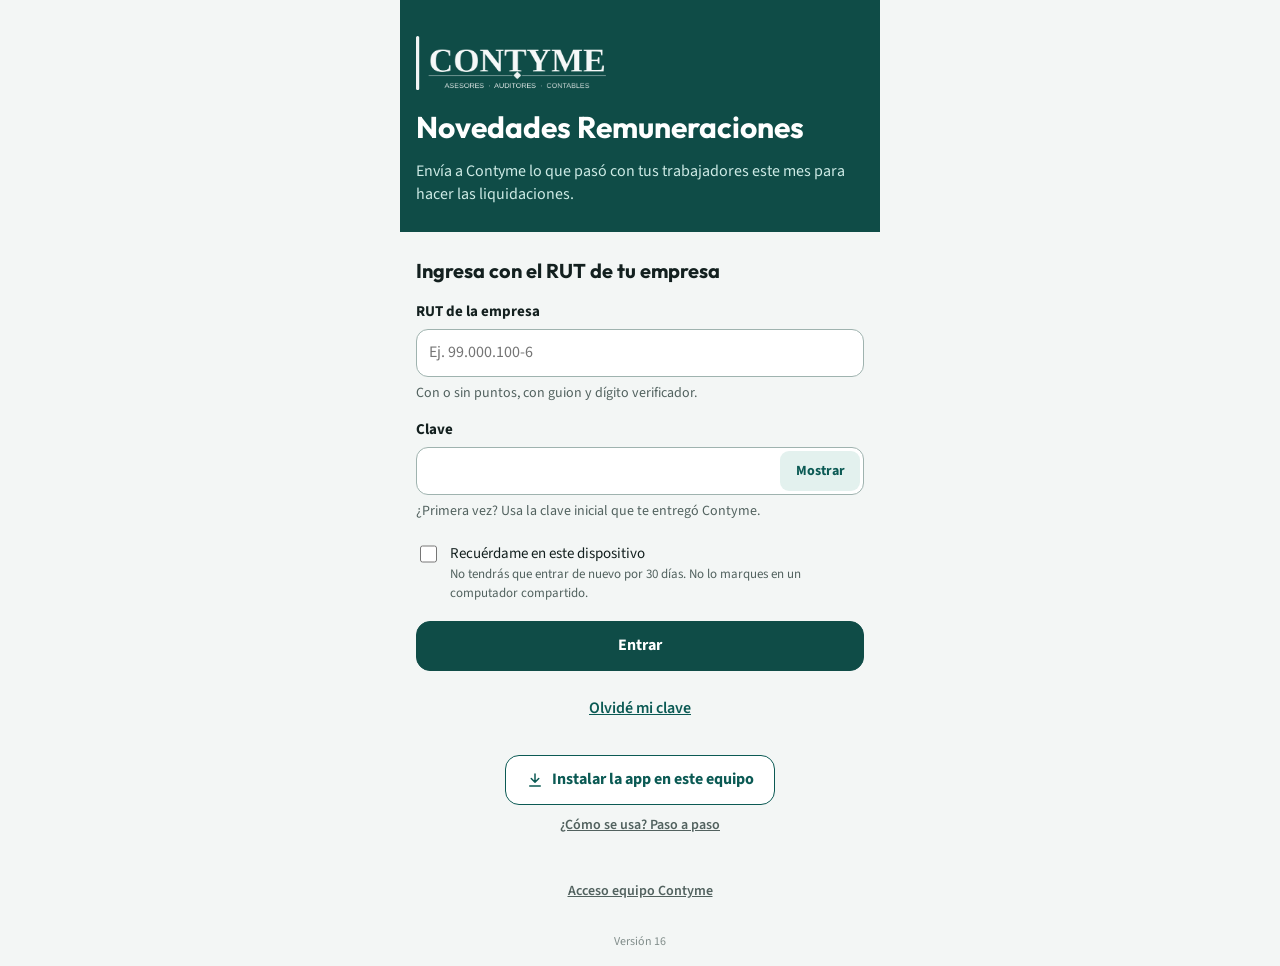
==== index.html @ 4b786903 "Inicio con «Tus trabajadores»: tocar uno abre Nueva con ese trabajador ya elegido (idea de Ismael) C" ====
<!doctype html>
<html lang="es-CL">
<head>
<meta charset="utf-8">
<meta name="viewport" content="width=device-width, initial-scale=1, viewport-fit=cover">
<title>Novedades Remuneraciones</title>
<meta name="description" content="Las empresas envían a Contyme las novedades de sus trabajadores para las liquidaciones del mes.">
<meta name="theme-color" content="#0F4C47">
<meta name="robots" content="noindex, nofollow">
<link rel="manifest" href="manifest.webmanifest">
<link rel="icon" type="image/png" sizes="32x32" href="iconos/favicon-32.png">
<link rel="apple-touch-icon" href="iconos/apple-touch-icon.png">
<meta name="apple-mobile-web-app-capable" content="yes">
<meta name="mobile-web-app-capable" content="yes">
<meta name="apple-mobile-web-app-title" content="Novedades Remu">
<meta name="apple-mobile-web-app-status-bar-style" content="black-translucent">
<link rel="stylesheet" href="fuentes/fuentes.css">
<style>
/* Lo que el visor de artefactos ponía por fuera: márgenes seguros del teléfono y reinicio mínimo. */
:root { color-scheme: light; padding-top: env(safe-area-inset-top, 0px); padding-bottom: env(safe-area-inset-bottom, 0px); }
body { margin: 0; -webkit-tap-highlight-color: transparent; }
img { max-width: 100%; }
[hidden] { display: none !important; }
</style>
<style>
/* Novedades Remuneraciones (Contyme).
   Este archivo es público (GitHub): no contiene datos reales, claves reales, correos reales ni URLs internas. */
:root {
  --bg: #F3F6F5; --card: #FFFFFF; --fg: #13201F; --muted: #52625F; --line: #D9E2E0; --line-fuerte: #9FB3AF;
  --brand: #0F4C47; --brand-fg: #FFFFFF; --brand-soft: #E3F1EE; --brand-ink: #0B5A54; --head-sub: #CDEAE5;
  --ok-bg: #DCF2E9; --ok-fg: #0E5E3F; --warn-bg: #FEF3C7; --warn-fg: #7A4A06; --crit-bg: #FDE8DD; --crit-fg: #9A3412;
  --info-bg: #E8EEFB; --info-fg: #1E3A8A; --admin: #1F2A37; --admin-sub: #C7D2DE; --sombra: 0 10px 30px rgba(15, 30, 28, .18);
  --display: "Outfit", "Segoe UI", system-ui, sans-serif;
  --body: "Source Sans 3", "Segoe UI", system-ui, sans-serif;
  color-scheme: light;
}
@media (prefers-color-scheme: dark) { :root:not([data-theme="light"]) {
  --bg: #0E1615; --card: #16211F; --fg: #E6EFED; --muted: #9DB0AC; --line: #2A3A37; --line-fuerte: #4A605B;
  --brand: #0F4C47; --brand-fg: #FFFFFF; --brand-soft: #173A36; --brand-ink: #8FD6CB; --head-sub: #B7E0D9;
  --ok-bg: #133B2C; --ok-fg: #9BE3C3; --warn-bg: #3D2E0A; --warn-fg: #F8D57E; --crit-bg: #42200F; --crit-fg: #F9B38F;
  --info-bg: #1B2748; --info-fg: #B5C8F7; --admin: #1F2A37; --admin-sub: #C7D2DE; --sombra: 0 10px 30px rgba(0,0,0,.5); color-scheme: dark } }
:root[data-theme="dark"] {
  --bg: #0E1615; --card: #16211F; --fg: #E6EFED; --muted: #9DB0AC; --line: #2A3A37; --line-fuerte: #4A605B;
  --brand: #0F4C47; --brand-fg: #FFFFFF; --brand-soft: #173A36; --brand-ink: #8FD6CB; --head-sub: #B7E0D9;
  --ok-bg: #133B2C; --ok-fg: #9BE3C3; --warn-bg: #3D2E0A; --warn-fg: #F8D57E; --crit-bg: #42200F; --crit-fg: #F9B38F;
  --info-bg: #1B2748; --info-fg: #B5C8F7; --admin: #1F2A37; --admin-sub: #C7D2DE; --sombra: 0 10px 30px rgba(0,0,0,.5); color-scheme: dark }

html, body { min-height: 100%; }
body { margin: 0; background: var(--bg); color: var(--fg); font-family: var(--body); font-size: 16px; line-height: 1.45; -webkit-text-size-adjust: 100%; }
body::before { content: ""; position: fixed; inset: 0 0 auto; height: env(safe-area-inset-top, 0px); z-index: 30; background: var(--brand); }
body.es-admin::before { background: var(--admin); }
* { box-sizing: border-box; }
button, input, select, textarea { font: inherit; color: inherit; }
:focus-visible { outline: 3px solid #F59E0B; outline-offset: 2px; }
[tabindex="-1"]:focus { outline: none; }
[hidden] { display: none !important; }
input::-ms-reveal, input::-ms-clear { display: none; }
svg { flex-shrink: 0; }
h1, h2, h3 { font-family: var(--display); text-wrap: balance; margin: 0; }
p { margin: 0; }
.gutter { padding-left: max(16px, env(safe-area-inset-left, 0px)); padding-right: max(16px, env(safe-area-inset-right, 0px)); }
.sr { position: absolute !important; width: 1px; height: 1px; overflow: hidden; clip-path: inset(50%); white-space: nowrap; }
.saltar { position: absolute; left: 12px; top: -60px; z-index: 50; background: var(--card); color: var(--fg); padding: 10px 14px; border-radius: 10px; font-weight: 700; }
.saltar:focus { top: 12px; }

/* Barra de demo: siempre visible para que nadie confunda la demo con un sistema seguro */
.demo-barra { background: var(--warn-bg); color: var(--warn-fg); font-size: 13px; font-weight: 600; display: flex; flex-wrap: wrap; align-items: center; justify-content: center; gap: 4px 10px; padding-block: 6px; text-align: center; }
.demo-barra button { background: transparent; border: 0; color: inherit; text-decoration: underline; font-weight: 700; min-height: 32px; cursor: pointer; padding: 0 4px; }

/* Ingreso */
.login { min-height: 100%; display: flex; flex-direction: column; max-width: 480px; margin: 0 auto; }
.login-top { background: var(--brand); color: var(--brand-fg); padding-block: 36px 26px; display: flex; flex-direction: column; gap: 10px; }
.login-top h1 { font-size: 30px; font-weight: 700; }
.login-top p { color: var(--head-sub); }
.login-cuerpo { padding-block: 24px; display: flex; flex-direction: column; gap: 16px; }
.login-cuerpo h2 { font-size: 20px; }
.demo { background: var(--card); border: 1px dashed var(--line-fuerte); border-radius: 14px; padding: 14px; display: flex; flex-direction: column; gap: 10px; }
.demo-chips { display: flex; flex-wrap: wrap; gap: 8px; }
.chip { min-height: 40px; padding: 0 12px; border-radius: 999px; border: 1px solid var(--line-fuerte); background: var(--bg); font-size: 14px; font-weight: 600; cursor: pointer; }
.chip[aria-pressed="true"] { background: var(--brand); border-color: var(--brand); color: var(--brand-fg); }
.pie-login { text-align: center; padding-bottom: 16px; }

/* App del cliente */
.app { max-width: 480px; margin: 0 auto; min-height: 100%; display: flex; flex-direction: column; }
.top { background: var(--brand); color: var(--brand-fg); padding-block: 14px 18px; display: flex; flex-direction: column; gap: 10px; }
.top-row { display: flex; justify-content: space-between; align-items: center; gap: 12px; }
.eyebrow { font-size: 12px; letter-spacing: .08em; text-transform: uppercase; color: var(--head-sub); }
.empresa { font-weight: 600; font-size: 15px; overflow-wrap: anywhere; }
.salir { min-height: 44px; padding: 0 14px; border-radius: 999px; border: 1px solid rgba(255,255,255,.45); background: transparent; color: inherit; font-weight: 600; font-size: 14px; cursor: pointer; flex-shrink: 0; }
.top h1 { font-size: 26px; font-weight: 700; }
.top p { color: var(--head-sub); font-size: 15px; }
.estado { background: rgba(255,255,255,.12); border-radius: 12px; padding: 10px 12px; display: flex; justify-content: space-between; align-items: center; gap: 10px; font-size: 15px; }
.plazo { font-size: 14px; color: var(--head-sub); display: flex; gap: 6px; align-items: center; }
main.cli { flex: 1; padding-block: 18px 28px; display: flex; flex-direction: column; gap: 14px; }
.fila-titulo { display: flex; justify-content: space-between; align-items: baseline; gap: 8px 12px; flex-wrap: wrap; }
.fila-titulo h2 { font-size: 19px; font-weight: 600; }
.sub { color: var(--muted); font-size: 14px; }
.centro { text-align: center; }

.pill { display: inline-block; font-size: 12px; font-weight: 700; padding: 4px 10px; border-radius: 999px; white-space: nowrap; }
.p-ok { background: var(--ok-bg); color: var(--ok-fg); } .p-warn { background: var(--warn-bg); color: var(--warn-fg); }
.p-crit { background: var(--crit-bg); color: var(--crit-fg); } .p-info { background: var(--info-bg); color: var(--info-fg); }
.p-neutro { background: var(--bg); color: var(--muted); border: 1px solid var(--line); }

.lista { list-style: none; margin: 0; padding: 0; display: flex; flex-direction: column; gap: 10px; }
.nov { background: var(--card); border: 1px solid var(--line); border-radius: 14px; padding: 14px; display: flex; gap: 12px; align-items: flex-start; }
.avatar { width: 40px; height: 40px; flex-shrink: 0; border-radius: 20px; display: grid; place-items: center; font-weight: 700; background: var(--brand-soft); color: var(--brand-ink); }
.nov-txt { flex: 1; min-width: 0; display: flex; flex-direction: column; gap: 3px; }
.nov-txt > span { color: var(--muted); font-size: 15px; overflow-wrap: anywhere; }
.nov-tipo { font-weight: 700; color: var(--brand-ink) !important; }
.trab-lista li { list-style: none; }
.trab-btn { width: 100%; display: flex; align-items: center; gap: 12px; padding: 12px 14px; border: 1px solid var(--line); border-radius: 12px; background: var(--card); color: var(--fg); font: inherit; text-align: left; cursor: pointer; }
.trab-btn:hover { border-color: var(--brand-ink); }
.trab-nom { flex: 1; font-weight: 600; min-width: 0; overflow-wrap: anywhere; }
.trab-mas { flex: none; width: 32px; height: 32px; border-radius: 50%; background: var(--brand-soft); color: var(--brand-ink); display: grid; place-items: center; font-size: 22px; font-weight: 700; }
.marcas { display: flex; flex-wrap: wrap; gap: 6px; margin-top: 2px; }
.adj { display: flex; align-items: center; gap: 8px; font-size: 13px; color: var(--brand-ink); font-weight: 600; overflow-wrap: anywhere; }
.adj img { width: 44px; height: 44px; object-fit: cover; border-radius: 8px; border: 1px solid var(--line); }
.nov-acc { display: flex; flex-direction: column; margin: -8px -8px 0 0; }
.icon-btn { width: 44px; height: 44px; border: 0; background: transparent; color: var(--muted); display: grid; place-items: center; border-radius: 22px; cursor: pointer; flex-shrink: 0; }
.icon-btn:hover { background: var(--brand-soft); color: var(--brand-ink); }

.vacio { background: var(--card); border: 1px dashed var(--line-fuerte); border-radius: 14px; padding: 20px 16px; text-align: center; display: flex; flex-direction: column; gap: 4px; }
.btn { min-height: 50px; border-radius: 14px; font-weight: 700; font-size: 16px; display: flex; align-items: center; justify-content: center; gap: 8px; cursor: pointer; width: 100%; padding: 0 16px; text-align: center; }
.btn-pri { background: var(--brand); color: var(--brand-fg); border: 1px solid var(--brand); }
.btn-sec { background: var(--card); color: var(--brand-ink); border: 1px solid var(--brand-ink); }
.btn-peligro { background: var(--crit-fg); color: var(--card); border: 1px solid var(--crit-fg); }
.btn-chico { min-height: 40px; width: auto; font-size: 14px; border-radius: 10px; padding: 0 12px; }
.btn-link { background: transparent; border: 0; color: var(--brand-ink); font-weight: 600; text-decoration: underline; min-height: 44px; cursor: pointer; padding: 0 6px; }
.btn-link.chico { font-size: 14px; color: var(--muted); }
.btn[disabled] { opacity: .55; cursor: not-allowed; }
.btn[aria-busy="true"] { opacity: .85; cursor: progress; }
.gira { width: 18px; height: 18px; border-radius: 50%; border: 2px solid currentColor; border-right-color: transparent; display: inline-block; flex-shrink: 0; }
@media (prefers-reduced-motion: no-preference) { .gira { animation: gira .8s linear infinite; } @keyframes gira { to { transform: rotate(360deg); } } }

.campo { display: flex; flex-direction: column; gap: 6px; }
.campo > label, legend { font-size: 15px; font-weight: 700; }
.campo input, .campo select, .campo textarea { min-height: 48px; border-radius: 12px; border: 1px solid var(--line-fuerte); background: var(--card); padding: 10px 12px; font-size: 16px; width: 100%; }
.campo input[aria-invalid="true"], .campo select[aria-invalid="true"], .campo textarea[aria-invalid="true"] { border: 2px solid var(--crit-fg); }
.err-campo { color: var(--crit-fg); font-size: 14px; font-weight: 700; display: flex; gap: 6px; align-items: flex-start; }
.err-campo::before { content: "!"; flex-shrink: 0; width: 18px; height: 18px; border-radius: 9px; background: var(--crit-fg); color: var(--card); font-size: 12px; display: grid; place-items: center; margin-top: 1px; }
.pass { position: relative; }
.pass input { padding-right: 92px; }
.pass .ver { position: absolute; right: 4px; top: 4px; bottom: 4px; min-width: 80px; border: 0; border-radius: 9px; background: var(--brand-soft); color: var(--brand-ink); font-weight: 700; font-size: 14px; cursor: pointer; }
.dos-col { display: grid; grid-template-columns: repeat(2, minmax(0, 1fr)); gap: 10px; }
fieldset { border: 0; margin: 0; padding: 0; min-width: 0; }
legend { padding: 0; margin-bottom: 8px; display: flex; gap: 8px; align-items: center; }
.num { width: 24px; height: 24px; border-radius: 12px; background: var(--brand); color: var(--brand-fg); font-size: 13px; display: inline-grid; place-items: center; flex-shrink: 0; }
.tipos { display: grid; grid-template-columns: repeat(3, minmax(0, 1fr)); gap: 8px; }
@media (max-width: 350px) { .tipos { grid-template-columns: repeat(2, minmax(0, 1fr)); } .dos-col { grid-template-columns: 1fr; } }
.tipos button { min-height: 52px; border-radius: 12px; border: 1px solid var(--line-fuerte); background: var(--card); font-weight: 600; font-size: 14px; cursor: pointer; padding: 4px; line-height: 1.2; }
.tipos button[aria-pressed="true"] { background: var(--brand); border-color: var(--brand); color: var(--brand-fg); }
.foto { position: relative; min-height: 64px; border-radius: 12px; border: 1px dashed var(--brand-ink); background: var(--card); display: flex; align-items: center; justify-content: center; gap: 10px; font-weight: 700; color: var(--brand-ink); cursor: pointer; padding: 8px 12px; text-align: center; }
.foto:focus-within { outline: 3px solid #F59E0B; outline-offset: 2px; }
.foto input { position: absolute; inset: 0; opacity: 0; cursor: pointer; width: 100%; }
.archivo-listo { display: flex; align-items: center; gap: 10px; background: var(--brand-soft); border-radius: 12px; padding: 8px 10px; color: var(--brand-ink); font-weight: 600; font-size: 14px; }
.archivo-listo img { width: 48px; height: 48px; object-fit: cover; border-radius: 8px; }
.archivo-listo span { flex: 1; min-width: 0; overflow-wrap: anywhere; }
.error { color: var(--crit-fg); background: var(--crit-bg); border-radius: 12px; padding: 10px 12px; font-size: 15px; font-weight: 600; }
.nota { border-radius: 12px; padding: 12px 14px; font-size: 15px; display: flex; flex-direction: column; gap: 4px; }
.nota-info { background: var(--info-bg); color: var(--info-fg); }
.nota-warn { background: var(--warn-bg); color: var(--warn-fg); }
.nota-crit { background: var(--crit-bg); color: var(--crit-fg); }
.contador { align-self: flex-end; font-size: 13px; color: var(--muted); }

.aviso-ok { background: var(--ok-bg); color: var(--ok-fg); border-radius: 14px; padding: 14px; display: flex; gap: 12px; align-items: flex-start; }
.pasos { list-style: none; margin: 0; padding: 0; }
.paso { display: flex; gap: 12px; }
.paso-marca { display: flex; flex-direction: column; align-items: center; }
.punto { width: 22px; height: 22px; border-radius: 11px; border: 2px solid var(--muted); background: var(--card); display: grid; place-items: center; color: var(--card); }
.paso.hecho .punto { background: var(--brand-ink); border-color: var(--brand-ink); }
.linea { width: 2px; flex: 1; min-height: 20px; background: var(--line); }
.paso.hecho .linea { background: var(--brand-ink); }
.paso-txt { padding-bottom: 14px; display: flex; flex-direction: column; }
.paso-txt span { color: var(--muted); font-size: 14px; }
.mes { background: var(--card); border: 1px solid var(--line); border-radius: 14px; min-height: 58px; padding: 6px 6px 6px 14px; display: flex; justify-content: space-between; align-items: center; gap: 10px; }

.tabs { position: sticky; bottom: 0; z-index: 5; background: var(--card); border-top: 1px solid var(--line); display: grid; grid-template-columns: repeat(3, minmax(0, 1fr)); padding: 6px max(8px, env(safe-area-inset-right, 0px)) calc(6px + env(safe-area-inset-bottom, 0px)) max(8px, env(safe-area-inset-left, 0px)); }
.tabs button { position: relative; border: 0; background: transparent; min-height: 54px; display: flex; flex-direction: column; align-items: center; justify-content: center; gap: 2px; font-size: 13px; font-weight: 600; color: var(--muted); cursor: pointer; border-radius: 10px; }
.tabs button[aria-current="page"] { color: var(--brand-ink); background: var(--brand-soft); }
.badge { min-width: 20px; height: 20px; padding: 0 6px; border-radius: 10px; background: var(--crit-fg); color: var(--card); font-size: 12px; font-weight: 700; display: inline-grid; place-items: center; }
.tabs .badge { position: absolute; top: 4px; left: calc(50% + 6px); }

/* Administrador */
.adm-top { background: var(--admin); color: #FFFFFF; padding-block: 12px; }
.adm-top-in { max-width: 1200px; margin: 0 auto; display: flex; flex-wrap: wrap; gap: 10px 12px; justify-content: space-between; align-items: center; }
.adm-marca { display: flex; flex-direction: column; min-width: 0; }
.adm-marca span:first-child { font-family: var(--display); font-weight: 700; font-size: 20px; }
.logo-top { display: block; height: 26px; width: auto; margin-bottom: 4px; align-self: flex-start; object-fit: contain; }
.logo-login { display: block; width: 190px; max-width: 70%; height: auto; margin-bottom: 6px; }
.adm-marca .logo-top { height: 24px; margin: 0 0 2px; }
.adm-marca span:last-child { font-size: 13px; color: var(--admin-sub); overflow-wrap: anywhere; }
.adm-nav { display: flex; gap: 4px; flex-wrap: wrap; order: 3; width: 100%; }
@media (min-width: 900px) { .adm-nav { order: 0; width: auto; } }
.adm-nav button { min-height: 44px; padding: 0 12px; border-radius: 10px; border: 0; background: transparent; color: var(--admin-sub); font-weight: 600; cursor: pointer; display: inline-flex; align-items: center; gap: 6px; }
.adm-nav button[aria-current="page"] { background: #FFFFFF; color: var(--admin); }
.adm-main { max-width: 1200px; width: 100%; margin: 0 auto; padding-block: 22px 40px; display: flex; flex-direction: column; gap: 18px; }
.resumen { display: grid; grid-template-columns: repeat(auto-fit, minmax(140px, 1fr)); gap: 10px; }
.dato { background: var(--card); border: 1px solid var(--line); border-radius: 14px; padding: 10px 14px; display: flex; flex-direction: column; gap: 2px; text-align: left; cursor: pointer; min-height: 72px; }
.dato b { font-family: var(--display); font-size: 26px; font-variant-numeric: tabular-nums; }
.dato[aria-pressed="true"] { border: 2px solid var(--brand-ink); background: var(--brand-soft); }
.barra-herr { display: flex; flex-wrap: wrap; gap: 10px; align-items: flex-end; }
.barra-herr .campo { flex: 1 1 240px; }
.dos { display: flex; flex-wrap: wrap; gap: 18px; align-items: flex-start; }
.dos > .ancho { flex: 999 1 520px; min-width: 0; }
.dos > .angosto { flex: 1 1 340px; min-width: 0; display: flex; flex-direction: column; gap: 18px; }
.caja { background: var(--card); border: 1px solid var(--line); border-radius: 14px; padding: 16px; display: flex; flex-direction: column; gap: 12px; }
.caja h3 { font-size: 17px; }
.tabla-caja { background: var(--card); border: 1px solid var(--line); border-radius: 14px; overflow-x: auto; }
table { width: 100%; border-collapse: collapse; font-size: 15px; }
caption { text-align: left; padding: 12px 12px 0; }
th { text-align: left; font-size: 12px; text-transform: uppercase; letter-spacing: .05em; color: var(--muted); padding: 10px 12px; border-bottom: 1px solid var(--line); white-space: nowrap; }
td { padding: 10px 12px; border-bottom: 1px solid var(--line); vertical-align: middle; }
tr:last-child td { border-bottom: 0; }
tr.sel td { background: var(--brand-soft); }
.fila-btn { border: 0; background: transparent; padding: 0; text-align: left; font-weight: 700; cursor: pointer; color: var(--fg); min-height: 36px; text-decoration: underline; text-decoration-color: var(--line-fuerte); text-underline-offset: 3px; }
.acciones { display: flex; flex-wrap: wrap; gap: 8px; }
.acciones .btn { flex: 1 1 160px; width: auto; font-size: 15px; }
.mono { font-variant-numeric: tabular-nums; }
.resultado { border-radius: 12px; padding: 12px; font-size: 14px; background: var(--brand-soft); color: var(--fg); display: flex; flex-direction: column; gap: 8px; }
.resultado ul { margin: 0; padding-left: 18px; }
.resultado .malos { color: var(--crit-fg); }
.seg { display: grid; grid-template-columns: repeat(auto-fit, minmax(150px, 1fr)); gap: 8px; }
.seg button { min-height: 48px; border-radius: 12px; border: 1px solid var(--line-fuerte); background: var(--card); font-weight: 700; cursor: pointer; padding: 6px 10px; }
.seg button[aria-pressed="true"] { background: var(--brand); color: var(--brand-fg); border-color: var(--brand); }
.compara { display: grid; grid-template-columns: repeat(auto-fit, minmax(260px, 1fr)); gap: 12px; }
.compara ul { margin: 6px 0 0; padding-left: 18px; font-size: 15px; display: flex; flex-direction: column; gap: 4px; }
.actividad li { display: flex; gap: 10px; align-items: flex-start; padding: 10px 0; border-bottom: 1px solid var(--line); }
.actividad li:last-child { border-bottom: 0; }
.actividad time { font-size: 13px; color: var(--muted); white-space: nowrap; min-width: 92px; font-variant-numeric: tabular-nums; }
.link-demo { font-family: ui-monospace, Consolas, monospace; font-size: 13px; overflow-wrap: anywhere; background: var(--bg); border-radius: 8px; padding: 6px 8px; }
@media (max-width: 720px) {
  .tabla-resp thead { position: absolute; width: 1px; height: 1px; overflow: hidden; clip-path: inset(50%); }
  .tabla-resp, .tabla-resp tbody, .tabla-resp tr, .tabla-resp td { display: block; width: 100%; }
  .tabla-resp tr { border-bottom: 1px solid var(--line); padding: 8px 0; }
  .tabla-resp tr:last-child { border-bottom: 0; }
  .tabla-resp td { border: 0; padding: 4px 14px; }
  .tabla-resp td[data-l]::before { content: attr(data-l); display: block; font-size: 12px; color: var(--muted); text-transform: uppercase; letter-spacing: .05em; }
}

/* Diálogo y aviso flotante */
dialog { border: 0; border-radius: 16px; padding: 0; background: var(--card); color: var(--fg); width: min(460px, calc(100% - 32px)); box-shadow: var(--sombra); }
dialog::backdrop { background: rgba(10, 20, 19, .55); }
.dlg-in { padding: 20px; display: flex; flex-direction: column; gap: 14px; max-height: 80vh; overflow-y: auto; }
.dlg-in h2 { font-size: 20px; }
.dlg-in ul { margin: 0; padding-left: 18px; display: flex; flex-direction: column; gap: 4px; }
.dlg-pie { display: flex; gap: 10px; flex-wrap: wrap-reverse; }
.dlg-pie .btn { flex: 1 1 150px; width: auto; }
.toast { position: fixed; left: 50%; bottom: calc(86px + env(safe-area-inset-bottom, 0px)); transform: translateX(-50%); background: var(--fg); color: var(--bg); padding: 8px 8px 8px 16px; border-radius: 12px; font-weight: 600; font-size: 15px; z-index: 40; max-width: calc(100% - 32px); display: flex; align-items: center; gap: 10px; min-height: 44px; }
.toast:empty { display: none; }
.toast button { background: transparent; border: 1px solid currentColor; color: inherit; border-radius: 8px; min-height: 36px; padding: 0 10px; font-weight: 700; cursor: pointer; }
@media (prefers-reduced-motion: no-preference) { .entra { animation: entra .18s ease-out; } @keyframes entra { from { opacity: .4; transform: translateY(4px); } to { opacity: 1; transform: none; } } }
</style>
</head>
<body>
<a class="saltar" href="#principal">Saltar al contenido</a>
<div id="demo-barra"></div>
<div id="raiz"></div>
<div class="toast" id="toast" role="status" aria-live="polite"></div>
<dialog id="dlg" aria-labelledby="dlg-t"></dialog>

<script>
(() => {
'use strict';
const VERSION_APP = 16; // subir junto con VERSION de sw.js en cada mejora
/* =============================================================================
   NOVEDADES CONTYME · DEMO
   Todo este archivo es PÚBLICO (va a GitHub). Por eso:
   - Solo datos ficticios: RUT 99.xxx.xxx, personas inventadas, correos *.demo.
   - Ninguna clave real, ningún correo real, ninguna URL interna, ningún secreto.
   - La "seguridad" de esta demo es SIMULADA: corre en el navegador y cualquiera
     con el código o las herramientas del navegador puede saltársela. La real va
     en el servidor de Remutyme (ver la capa `srv` más abajo: cada función es un
     endpoint futuro).
   ============================================================================= */
const CONFIG = {
  /* Dirección del servidor (Google Apps Script publicado como app web, ver servidor/INSTALAR.md).
     Vacío = todo queda en este dispositivo (modo local, sirve para probar sin servidor). */
  servidor: 'https://script.google.com/macros/s/AKfycbyXxmqTPAHopFXfiNsSeh80tVQCAarUUCQB2NmhAuSRZ1huPLNJuyCZJtWzNiUZu9xA_g/exec',
  demo: false,               // true: muestra ayudas de prueba (chips, claves de demo, reinicio)
  periodo: { id: '2026-11', nombre: 'Noviembre 2026', mes: 'noviembre', plazo: '2026-11-25' },
  // PENDIENTE DE DECISIÓN (Contyme): 'clave-inicial' (clave genérica) o 'link' (link de un solo uso).
  // En la demo se puede cambiar en Administración → Ajustes para probar las dos.
  activacion: 'clave-inicial',
  maxIntentos: 5,
  minutosInactividad: 15,
  horasLink: 72,
  maxArchivoMB: 8,
  claveMin: 8
};
/* Solo para la demo. En producción nada de esto existe en el código del navegador. */
const DEMO = {
  claveInicial: 'Contyme2026',        // clave inicial genérica (es pública: está en este código)
  admin: 'administrador',
  semillas: {}                        // sin empresas de prueba
};
/* Correos con acceso de administrador. Se guarda solo su huella SHA-256 (con el prefijo «novedades-admin|»), así los
   correos no quedan escritos en este código público. Para agregar uno: sha256('novedades-admin|' + correo en minúsculas). */
const ADMINS = [
  '9f3f2ae42c37ebd1368fed2355d5bf0a58dfcae40e0b3b39fec3941c153721f1',
  '7f61ae9a61d95c089a7e7e57053110921bda30c4d9f29eafb98fbd25f4f4ff76'
];
async function esAdmin(correo) {
  const b = await crypto.subtle.digest('SHA-256', new TextEncoder().encode('novedades-admin|' + String(correo).trim().toLowerCase()));
  return ADMINS.includes(aHex(new Uint8Array(b)));
}
const REMOTO = !!CONFIG.servidor;
const SIM = REMOTO ? '' : ' (simulado)';
/* Llama al servidor. Content-Type text/plain para que el navegador no haga la consulta previa (CORS) que Apps Script no responde. */
/* La clave se transforma en el navegador (PBKDF2, 150.000 vueltas) antes de mandarla: el servidor queda liviano. */
async function preClave(rutTxt, clave) {
  try {
    const enc = new TextEncoder(), k = await crypto.subtle.importKey('raw', enc.encode(String(clave)), 'PBKDF2', false, ['deriveBits']);
    const b = await crypto.subtle.deriveBits({ name: 'PBKDF2', hash: 'SHA-256', salt: enc.encode('novedades-contyme|' + normRut(rutTxt)), iterations: 150000 }, k, 256);
    return Array.from(new Uint8Array(b)).map(x => x.toString(16).padStart(2, '0')).join('');
  } catch (e) { return ''; }
}
/* La clave se calcula mientras la persona escribe (ver adelantarClave): al tocar «Entrar» ya está lista. Solo en memoria. */
let preMemo = { k: '', p: null };
function preClaveLista(rutTxt, clave) {
  const k = normRut(rutTxt) + '|' + clave;
  if (preMemo.k !== k) preMemo = { k, p: preClave(rutTxt, clave) };
  return preMemo.p;
}
let tPre = null;
function adelantarClave() {
  clearTimeout(tPre);
  tPre = setTimeout(() => {
    if (!REMOTO || sesion) return;
    if (ui.paso === 'crear' && ui.crearPara) { const n = String(val('nueva')); if (n.length >= CONFIG.claveMin) preClaveLista(ui.crearPara.rut, n); return; }
    const r = normRut(val('rut')), c = String(val('clave'));
    if (r && dvValido(r) && c.length >= 4) preClaveLista(val('rut'), c);
  }, 350);
}
/* ms: cuánto esperar antes de rendirse (sin esto, una señal mala dejaba la app «pensando» para siempre). */
async function api(accion, datos, ms) {
  const ctl = window.AbortController ? new AbortController() : null, reloj = ctl ? setTimeout(() => ctl.abort(), ms || 60000) : null;
  try {
    const r = await fetch(CONFIG.servidor, { method: 'POST', headers: { 'Content-Type': 'text/plain;charset=utf-8' }, body: JSON.stringify(Object.assign({ accion, token: sesion && sesion.token, periodo: CONFIG.periodo.id }, datos || {})), signal: ctl ? ctl.signal : undefined });
    const j = await r.json();
    if (j && j.salir && sesion) { cerrarSesion(j.error || 'Tu sesión venció. Vuelve a entrar.'); }
    return j || { error: 'Respuesta vacía del servidor.' };
  } catch (e) { return { error: e && e.name === 'AbortError' ? 'Contyme está tardando demasiado en responder. Revisa tu internet e intenta de nuevo.' : 'No hay conexión con Contyme. Revisa tu internet e intenta de nuevo.' }; }
  finally { if (reloj) clearTimeout(reloj); }
}
const archivosMem = new Map(); // id de novedad → archivo (para subirlo al enviar)
const chicas = new WeakMap();  // archivo → foto ya achicada (se achica al adjuntarla, no al enviar)
/* Las fotos se achican en el teléfono (máx. 1800 px, JPEG) antes de subirlas: de varios MB a unos 300 KB. */
async function achicarFoto(f) {
  if (!/^image\/(jpeg|png|webp|heic|heif)$/i.test(f.type || '') || f.size < 400 * 1024) return null;
  try {
    const img = await createImageBitmap(f), lado = 1800, k = Math.min(1, lado / Math.max(img.width, img.height));
    const cv = document.createElement('canvas'); cv.width = Math.round(img.width * k); cv.height = Math.round(img.height * k);
    const cx = cv.getContext('2d'); cx.fillStyle = '#fff'; cx.fillRect(0, 0, cv.width, cv.height); cx.drawImage(img, 0, 0, cv.width, cv.height);
    const b = await new Promise(ok => cv.toBlob(ok, 'image/jpeg', 0.82));
    return b && b.size < f.size ? b : null;
  } catch (e) { return null; }
}
function aBase64(f) { return new Promise((ok, mal) => { const r = new FileReader(); r.onload = () => ok(String(r.result).split(',')[1] || ''); r.onerror = mal; r.readAsDataURL(f); }); }
/* Copia en este dispositivo lo que el servidor dice de la empresa (y conserva el borrador si no ha enviado). */
function cargarCliente(d) {
  if (!d) return;
  const previo = s.remutyme[d.rut];
  s.remutyme[d.rut] = { nombre: d.nombre, cartera: '', correoRrhh: '', trabajadores: Array.from(new Set((d.trabajadores || []).concat(previo ? previo.trabajadores : []))) };
  s.cuentas[d.rut] = Object.assign(cuentaNueva(), { hash: 'servidor', correo: d.contacto || '' });
  const local = s.meses[d.rut] || { novedades: [], sinNovedades: false, enviado: null, revisado: false, ingresado: false, nota: null };
  const m = d.mes || {};
  /* enDrive: el respaldo ya está en la carpeta de Contyme; si piden corregir, no hay que volver a subirlo. */
  const enDrive = n => n.adjunto && !/\(no llegó el archivo\)$/.test(n.adjunto.nombre || '') ? { adjunto: Object.assign({}, n.adjunto, { enDrive: true }) } : {};
  if (m.enviado && local.agregando && !local.enviado) { local.agregando = { enviado: m.enviado, revisado: m.revisado, ingresado: m.ingresado, sinNovedades: !!m.sinNovedades }; guardar(); return; }
  if (m.enviado) s.meses[d.rut] = { novedades: (m.novedades || []).map((n, i) => Object.assign({ id: 'e' + i }, n, enDrive(n))), sinNovedades: !!m.sinNovedades, enviado: m.enviado, revisado: m.revisado, ingresado: m.ingresado, nota: null };
  /* Reabierto: si en este dispositivo no hay un borrador propio, se trae lo enviado para corregirlo. */
  else if (m.reabierto && m.novedades && (local.enviado || (!local.novedades.length && !local.sinNovedades)))
    s.meses[d.rut] = { novedades: m.novedades.map((n, i) => Object.assign({ id: 'e' + i }, n, enDrive(n))), sinNovedades: !!m.sinNovedades, enviado: null, revisado: false, ingresado: false, nota: m.nota || null };
  else s.meses[d.rut] = Object.assign(local, { enviado: null, revisado: false, ingresado: false, nota: m.nota || local.nota || null });
  guardar();
}
async function cargarAdmin(listo) {
  const r = listo || await api('adm-datos');
  if (r.error) { if (sesion) toast(r.error); return false; }
  s.remutyme = {}; s.cuentas = {}; s.meses = {};
  r.empresas.forEach(e => {
    s.remutyme[e.rut] = { nombre: e.nombre, cartera: e.correoEncargada || 'Sin encargada', correoRrhh: e.correoEncargada, trabajadores: e.trabajadores };
    s.cuentas[e.rut] = Object.assign(cuentaNueva(), { habilitada: e.habilitada, hash: e.registrada ? 'servidor' : null, correo: e.contacto, intentos: e.intentos, pideReset: e.pideReset });
    const m = r.meses[e.rut];
    s.meses[e.rut] = m && m.enviado ? { novedades: m.novedades.map((n, i) => Object.assign({ id: e.rut + '-' + i }, n)), sinNovedades: m.sinNovedades, enviado: m.enviado, revisado: m.revisado, ingresado: m.ingresado, nota: null, carpeta: m.carpeta }
      : { novedades: [], sinNovedades: false, enviado: null, revisado: false, ingresado: false, nota: m ? m.nota : null };
  });
  s.actividad = r.actividad || [];
  guardar(); return true;
}
/* Acción de administrador en el servidor; después vuelve a leer todo para quedar igual que el servidor. */
function remoto(accion, datos) {
  if (!REMOTO) return;
  api(accion, Object.assign({ conDatos: true }, datos), accion === 'adm-habilitar' ? 330000 : 0).then(r => { if (r.error) toast(r.error); return cargarAdmin(r.datosAdm); }).then(() => { if (sesion) pintar(); });
}
const LS = 'novedades-contyme-v5';
const SS = 'novedades-contyme-sesion-v5';
const LS_TEMA = 'novedades-contyme-tema';
const LS_RUT = 'novedades-contyme-rut'; // solo el RUT de la empresa (nunca la clave), para no escribirlo cada vez

const TIPOS = {
  'Horas extra': { campos: [{ id: 'horas', l: 'Cantidad de horas', t: 'num', ej: 'Ej. 6', min: 0.5, max: 120, ayuda: 'Puedes usar medias horas, por ejemplo 2,5.' }] },
  'Bono': { campos: [{ id: 'monto', l: 'Monto en pesos', t: 'monto', ej: 'Ej. 50.000' }, { id: 'motivo', l: 'Motivo del bono', t: 'txt', ej: 'Ej. producción de octubre' }] },
  'Licencia médica': { campos: [{ id: 'desde', l: 'Desde', t: 'fecha' }, { id: 'hasta', l: 'Hasta', t: 'fecha' }], adj: 'Saca una foto a la licencia o sube el PDF', importante: true },
  'Vacaciones': { campos: [{ id: 'desde', l: 'Desde', t: 'fecha' }, { id: 'hasta', l: 'Hasta', t: 'fecha' }], adj: 'Comprobante firmado (si lo tienes)' },
  'Ausencia': { campos: [{ id: 'dias', l: 'Cantidad de días', t: 'num', ej: 'Ej. 1', min: 0.5, max: 31 }, { id: 'motivo', l: 'Motivo', t: 'opc', ops: ['Permiso sin goce de sueldo', 'Permiso con goce de sueldo', 'Falta sin aviso', 'Otro'] }] },
  'Anticipo': { campos: [{ id: 'monto', l: 'Monto en pesos', t: 'monto', ej: 'Ej. 100.000' }] },
  'Ingreso': { sinTrabajador: true, campos: [{ id: 'nombre', l: 'Nombre completo', t: 'txt', ej: 'Ej. Ana Soto Rivas' }, { id: 'rut', l: 'RUT del trabajador', t: 'rut', ej: 'Con guion y dígito verificador' }, { id: 'fecha', l: 'Fecha de ingreso', t: 'fecha' }, { id: 'cargo', l: 'Cargo', t: 'txt', ej: 'Ej. vendedora' }], adj: 'Foto del carnet por ambos lados', importante: true },
  'Término': { campos: [{ id: 'fecha', l: 'Último día de trabajo', t: 'fecha' }, { id: 'causal', l: 'Motivo', t: 'opc', ops: ['Renuncia', 'Mutuo acuerdo', 'Vencimiento del plazo', 'Necesidades de la empresa', 'Otro'] }], adj: 'Carta de renuncia o aviso de término' },
  'Otro': { campos: [{ id: 'detalle', l: 'Cuéntanos qué pasó', t: 'txt', ej: 'Ej. cambio de jornada desde el lunes 17' }] }
};

/* ---------- Datos de partida (100 % ficticios) ---------- */
function semilla() {
  const mesVacio = () => ({ novedades: [], sinNovedades: false, enviado: null, revisado: false, ingresado: false, nota: null });
  return {
    v: 4,
    ajustes: { activacion: CONFIG.activacion },
    /* Empresas (las crea Contyme en «Habilitar empresas»), cuentas de la app y novedades: todo parte en cero. */
    remutyme: {},
    cuentas: {},
    meses: {},
    actividad: [],
    recordados: {},
    siguienteId: 1
  };
}
function cuentaNueva() { return { habilitada: true, hash: null, sal: null, correo: '', intentos: 0, pideReset: false, link: null }; }

/* ---------- Utilidades ---------- */
const $ = id => document.getElementById(id);
const esc = t => String(t == null ? '' : t).replace(/[&<>"']/g, c => ({ '&': '&amp;', '<': '&lt;', '>': '&gt;', '"': '&quot;', "'": '&#39;' }[c]));
const copia = x => JSON.parse(JSON.stringify(x));
const ahora = () => new Date().toISOString();
function leerLS(k) { try { const v = localStorage.getItem(k); return v ? JSON.parse(v) : null; } catch (e) { return null; } }
function escribirLS(k, v) { try { localStorage.setItem(k, JSON.stringify(v)); return true; } catch (e) { return false; } }
function normRut(t) { const x = String(t || '').replace(/[^0-9kK]/g, '').toUpperCase().replace(/^0+/, ''); return x.length > 1 && /^\d+$/.test(x.slice(0, -1)) ? x.slice(0, -1) + '-' + x.slice(-1) : ''; }
function rutBonito(r) { const p = String(r).split('-'); return p.length === 2 ? Number(p[0]).toLocaleString('es-CL') + '-' + p[1] : String(r); }
function dvValido(r) {
  const p = String(r).split('-'); if (p.length !== 2 || !/^\d{6,9}$/.test(p[0])) return false;
  let suma = 0, m = 2; for (let i = p[0].length - 1; i >= 0; i--) { suma += Number(p[0][i]) * m; m = m === 7 ? 2 : m + 1; }
  const dv = 11 - (suma % 11); return (dv === 11 ? '0' : dv === 10 ? 'K' : String(dv)) === p[1];
}
const RE_CORREO = /^[^\s@]+@[^\s@]+\.[^\s@]{2,}$/;
function encLinea(r, k) {
  const c = (k.datos[r] && k.datos[r].correoRrhh) || (s.remutyme[r] && s.remutyme[r].correoRrhh) || '';
  if (!c) return '<div class="sub">Sin encargada: los avisos irán a los administradores.</div>';
  return '<div class="sub">Encargada: ' + esc(c) + (/@contyme\.cl$/.test(c) ? '' : ' · <b>no es @contyme.cl</b>: por seguridad los avisos irán a los administradores.') + '</div>';
}
function dLocal(iso) { const [y, m, d] = String(iso).slice(0, 10).split('-').map(Number); return new Date(y, m - 1, d); }
const fmtDia = d => d.toLocaleDateString('es-CL', { weekday: 'long', day: 'numeric', month: 'long' });
const fmtCorta = iso => dLocal(iso).toLocaleDateString('es-CL', { day: 'numeric', month: 'short' }).replace('.', '');
const fmtHora = iso => new Date(iso).toLocaleString('es-CL', { day: 'numeric', month: 'short', hour: '2-digit', minute: '2-digit' });
const fmtNum = n => Number(n).toLocaleString('es-CL', { maximumFractionDigits: 1 });
const clp = n => '$' + Number(n).toLocaleString('es-CL');
const diasEntre = (a, b) => Math.round((dLocal(b) - dLocal(a)) / 864e5) + 1;
const plural = (n, uno, varios) => n === 1 ? '1 ' + uno : n + ' ' + varios;
function aHex(a) { return Array.from(a, x => x.toString(16).padStart(2, '0')).join(''); }
function azarHex(n) { const a = new Uint8Array(n); crypto.getRandomValues(a); return aHex(a); }
async function huella(clave, salHex) {
  const enc = new TextEncoder();
  const base = await crypto.subtle.importKey('raw', enc.encode(clave), 'PBKDF2', false, ['deriveBits']);
  const sal = new Uint8Array(salHex.match(/../g).map(h => parseInt(h, 16)));
  const bits = await crypto.subtle.deriveBits({ name: 'PBKDF2', hash: 'SHA-256', salt: sal, iterations: 150000 }, base, 256);
  return aHex(new Uint8Array(bits));
}
const espera = ms => new Promise(r => setTimeout(r, ms));

function detalle(n) {
  const d = n.datos || {};
  switch (n.tipo) {
    case 'Horas extra': return fmtNum(d.horas) + (d.horas === 1 ? ' hora' : ' horas');
    case 'Bono': return clp(d.monto) + ' · ' + d.motivo;
    case 'Licencia médica': case 'Vacaciones': return fmtCorta(d.desde) + ' al ' + fmtCorta(d.hasta) + ' (' + plural(diasEntre(d.desde, d.hasta), 'día', 'días') + ')';
    case 'Ausencia': return fmtNum(d.dias) + (d.dias === 1 ? ' día' : ' días') + ' · ' + d.motivo;
    case 'Anticipo': return clp(d.monto);
    case 'Ingreso': return 'RUT ' + rutBonito(d.rut) + ' · desde el ' + fmtCorta(d.fecha) + ' · ' + d.cargo;
    case 'Término': return 'Último día ' + fmtCorta(d.fecha) + ' · ' + d.causal;
    default: return d.detalle || '';
  }
}

/* ---------- Estado ---------- */
let s = leerLS(LS);
if (!s || s.v !== 4) s = semilla();
const guardar = () => { if (!escribirLS(LS, s)) toast('No se pudo guardar en este navegador. La demo funciona, pero se perderá al recargar.'); };
function registrar(rut, tipo, txt) { s.actividad.push({ t: ahora(), rut: rut || null, tipo, txt }); if (s.actividad.length > 300) s.actividad = s.actividad.slice(-300); }
function modo() { return REMOTO ? 'clave-inicial' : s.ajustes.activacion; }

/* Convierte las claves ficticias de las empresas de prueba en huellas (una vez). */
async function prepararSemillas() {
  for (const rut of Object.keys(DEMO.semillas)) {
    const c = s.cuentas[rut];
    if (c && !c.hash && !c.semillaLista) { c.sal = azarHex(16); c.hash = await huella(DEMO.semillas[rut], c.sal); c.semillaLista = true; }
  }
  guardar();
}
let listo = Promise.resolve();

let sesion = null;
try { sesion = JSON.parse(sessionStorage.getItem(SS)) || JSON.parse(localStorage.getItem(SS)); } catch (e) { sesion = null; }
/* «Recuérdame»: la sesión queda en este dispositivo (localStorage) y no se cierra por inactividad; si no, solo en esta pestaña. */
function guardarSesion() {
  try {
    sessionStorage.removeItem(SS); localStorage.removeItem(SS);
    if (sesion) (sesion.recordar ? localStorage : sessionStorage).setItem(SS, JSON.stringify(sesion));
  } catch (e) {}
}
const LS_REC = 'novedades-contyme-recordar';
function recordarme() { return leerLS(LS_REC) === '1'; }
function chkRecordar() {
  return '<label style="display:flex;gap:10px;align-items:flex-start;margin:6px 0 2px;font-size:15px;cursor:pointer"><input type="checkbox" id="recordar" style="width:20px;height:20px;margin-top:1px"' + (recordarme() ? ' checked' : '') + '>' +
    '<span>Recuérdame en este dispositivo<span class="sub" style="display:block;font-size:13px">No tendrás que entrar de nuevo por 30 días. No lo marques en un computador compartido.</span></span></label>';
}
document.addEventListener('change', e => { if (e.target && e.target.id === 'recordar') escribirLS(LS_REC, e.target.checked ? '1' : '0'); });

/* Archivos: solo en memoria de esta pestaña. Nunca a localStorage (son datos personales). */
const previas = new Map();
const tickets = new Map();

/* =============================================================================
   srv — CONTRATO DEL SERVIDOR (simulado).
   En Remutyme cada función será un endpoint con sesión real; aquí corre en el
   navegador. La interfaz solo usa lo que estas funciones devuelven, así la vista
   del cliente nunca recibe datos de otra empresa.
   ============================================================================= */
const GENERICO = 'El RUT o la clave no son correctos. Si tu empresa todavía no usa la app, pídele a tu encargada de remuneraciones en Contyme que la habilite.';
const BLOQUEO = 'Por seguridad, el acceso quedó bloqueado tras ' + CONFIG.maxIntentos + ' intentos fallidos. Pídele a tu encargada en Contyme que restablezca la clave.';
function nuevoTicket(rut, link) { const t = azarHex(16); tickets.set(t, { rut, link: link || null, vence: Date.now() + 10 * 60e3 }); return t; }
function crearLink(rut) {
  const c = s.cuentas[rut], e = s.remutyme[rut];
  c.link = { token: azarHex(16), vence: new Date(Date.now() + CONFIG.horasLink * 3600e3).toISOString() };
  registrar(rut, 'correo', 'Correo a RRHH de ' + e.nombre + ' (' + e.correoRrhh + '): link de un solo uso para crear la clave; vence en ' + CONFIG.horasLink + ' h.');
  return c.link;
}
function instalada() { return (window.matchMedia && matchMedia('(display-mode: standalone)').matches) || navigator.standalone === true; }
function esIOS() { return /iPhone|iPad|iPod/i.test(navigator.userAgent) || (navigator.platform === 'MacIntel' && navigator.maxTouchPoints > 1); }
function esMovil() { return esIOS() || /Android|Mobi/i.test(navigator.userAgent); }
function soyCliente() { if (!sesion || sesion.rol !== 'cliente') throw new Error('Se requiere sesión de cliente'); return sesion.rut; }
function soyAdmin() { if (!sesion || sesion.rol !== 'admin') throw new Error('Se requiere sesión de administrador'); }

const srv = {
  /* --- Acceso de empresas (públicos) --- */
  async ingresar(rutTxt, clave) {
    await listo;
    if (REMOTO) {
      const r = await api('ingresar', { recordar: recordarme(), rut: rutTxt, clave, pre: await preClaveLista(rutTxt, clave) });
      if (r.ok) { cargarCliente(r.datos); return { ok: true, rut: r.rut, token: r.token }; }
      if (r.paso === 'crear') tickets.set(r.ticket, { rut: r.rut, remoto: true, vence: Date.now() + 10 * 60e3 });
      return r;
    }
    const rut = normRut(rutTxt);
    if (!rut || !dvValido(rut)) return { campo: 'rut', error: 'Revisa el RUT: falta un número o el dígito verificador no calza.' };
    if (!clave) return { campo: 'clave', error: 'Escribe la clave.' };
    if (!window.crypto || !crypto.subtle) return { error: 'Este navegador no permite entrar de forma segura. Prueba con Chrome, Edge, Safari o Firefox actualizados.' };
    const c = s.cuentas[rut];
    await espera(250); // en el servidor: misma demora exista o no la empresa
    if (!c || !s.remutyme[rut]) return { campo: 'clave', error: GENERICO };
    if (!c.habilitada) return { error: 'El acceso de esta empresa está bloqueado. Habla con tu encargada de remuneraciones en Contyme.' };
    if (c.intentos >= CONFIG.maxIntentos) return { error: BLOQUEO };
    const fallo = () => {
      c.intentos++;
      if (c.intentos >= CONFIG.maxIntentos) { registrar(rut, 'seguridad', s.remutyme[rut].nombre + ': acceso bloqueado por ' + CONFIG.maxIntentos + ' intentos fallidos.'); guardar(); return { error: BLOQUEO }; }
      guardar(); const quedan = CONFIG.maxIntentos - c.intentos;
      return { campo: 'clave', error: GENERICO + (quedan <= 2 ? ' Te quedan ' + plural(quedan, 'intento', 'intentos') + '.' : '') };
    };
    if (!c.hash) {
      if (modo() !== 'clave-inicial' || clave !== DEMO.claveInicial) return fallo();
      c.intentos = 0; guardar();
      return { paso: 'crear', ticket: nuevoTicket(rut), nombre: s.remutyme[rut].nombre, rut };
    }
    if (await huella(clave, c.sal) !== c.hash) return fallo();
    c.intentos = 0; guardar();
    return { ok: true, rut };
  },
  abrirLink(token) {
    const rut = Object.keys(s.cuentas).find(r => s.cuentas[r].link && s.cuentas[r].link.token === token);
    if (!rut) return { error: 'Este link ya se usó o no es válido. Pídele uno nuevo a tu encargada en Contyme.' };
    const c = s.cuentas[rut];
    if (new Date(c.link.vence) < new Date()) return { error: 'Este link venció. Pídele uno nuevo a tu encargada en Contyme.' };
    if (!c.habilitada) return { error: 'El acceso de esta empresa está bloqueado. Habla con tu encargada de remuneraciones en Contyme.' };
    return { ticket: nuevoTicket(rut, token), nombre: s.remutyme[rut].nombre, rut };
  },
  async crearClave(ticket, nueva, repite, correo) {
    const t = tickets.get(ticket);
    if (!t || t.vence < Date.now()) return { error: 'Pasó mucho rato. Vuelve a empezar el ingreso.', reiniciar: true };
    if (t.remoto) {
      if (nueva !== repite) return { campo: 'repite', error: 'Las dos claves no son iguales.' };
      const tk = tickets.get(ticket), r = await api('crear-clave', { recordar: recordarme(), ticket, nueva, correo, pre: tk ? await preClaveLista(tk.rut, nueva) : '' });
      if (r.ok) { tickets.delete(ticket); cargarCliente(r.datos); return { ok: true, rut: r.rut, token: r.token }; }
      return r;
    }
    const rut = t.rut, c = s.cuentas[rut], nom = s.remutyme[rut].nombre;
    const debil = [DEMO.claveInicial, 'contyme', '12345678', 'password', 'qwerty', rut.split('-')[0]].map(x => x.toLowerCase());
    if (nueva.length < CONFIG.claveMin) return { campo: 'nueva', error: 'La clave debe tener al menos ' + CONFIG.claveMin + ' caracteres.' };
    if (!/[0-9]/.test(nueva) || !/[a-zA-ZñÑ]/.test(nueva)) return { campo: 'nueva', error: 'Usa letras y números.' };
    if (debil.some(x => nueva.toLowerCase().includes(x))) return { campo: 'nueva', error: 'Es muy fácil de adivinar (no uses la clave inicial, el RUT ni "contyme"). Elige otra.' };
    if (nueva !== repite) return { campo: 'repite', error: 'Las dos claves no son iguales.' };
    correo = String(correo || '').trim().toLowerCase();
    if (!RE_CORREO.test(correo)) return { campo: 'contacto', error: 'Escribe un correo de contacto válido, por ejemplo nombre@tuempresa.cl.' };
    c.sal = azarHex(16); c.hash = await huella(nueva, c.sal); c.correo = correo; c.intentos = 0; c.pideReset = false; c.link = null;
    tickets.delete(ticket);
    registrar(rut, 'seguridad', nom + ' creó su clave' + (t.link ? ' con el link de un solo uso' : ' (venía de la clave inicial)') + '.');
    guardar();
    return { ok: true, rut };
  },
  pedirRestablecer(rutTxt) {
    const rut = normRut(rutTxt);
    if (!rut || !dvValido(rut)) return { campo: 'o-rut', error: 'Revisa el RUT: falta un número o el dígito verificador no calza.' };
    if (REMOTO) { api('pedir-restablecer', { rut }); return { ok: true }; }
    const c = s.cuentas[rut];
    if (c && s.remutyme[rut] && !c.pideReset) { c.pideReset = true; registrar(rut, 'correo', 'Aviso a la encargada de ' + s.remutyme[rut].cartera + ': ' + s.remutyme[rut].nombre + ' pidió restablecer su clave.'); guardar(); }
    /* Misma respuesta siempre: no revela si el RUT es cliente de Contyme. */
    return { ok: true };
  },

  /* --- Cliente (requiere sesión de cliente; solo su empresa) --- */
  cli: {
    datos() {
      const rut = soyCliente(), e = s.remutyme[rut];
      return { rut, nombre: e.nombre, trabajadores: e.trabajadores.slice(), mes: copia(s.meses[rut]), correo: s.cuentas[rut].correo };
    },
    guardarNovedad(n, idEditar) {
      const rut = soyCliente(), m = s.meses[rut];
      if (m.enviado) return { error: 'Ya enviaste este mes. Si te faltó algo, escríbele a tu encargada.' };
      if (!TIPOS[n.tipo]) return { error: 'Tipo de novedad no válido.' };
      const lista = s.remutyme[rut].trabajadores;
      const nuevo = !!TIPOS[n.tipo].sinTrabajador || !lista.includes(n.trabajador);
      const limpia = { trabajador: String(n.trabajador).slice(0, 120), tipo: n.tipo, datos: n.datos, comentario: String(n.comentario || '').slice(0, 500), adjunto: n.adjunto, trabajadorNuevo: nuevo && !TIPOS[n.tipo].sinTrabajador, ejemplo: false };
      if (idEditar) {
        const i = m.novedades.findIndex(x => x.id === idEditar); if (i < 0) return { error: 'Esa novedad ya no existe.' };
        m.novedades[i] = Object.assign({ id: idEditar, creada: m.novedades[i].creada }, limpia, { editada: ahora() });
        guardar(); return { ok: true, id: idEditar };
      }
      const id = s.siguienteId++;
      if (limpia.trabajadorNuevo && limpia.trabajador && !lista.includes(limpia.trabajador)) lista.push(limpia.trabajador);
      m.novedades.push(Object.assign({ id, creada: ahora() }, limpia)); m.sinNovedades = false;
      guardar(); return { ok: true, id };
    },
    /* Mes ya enviado → borrador con lo enviado (bloqueado) + lo nuevo. Al enviar, Contyme recibe todo con lo nuevo marcado. */
    agregarMas() {
      const m = s.meses[soyCliente()]; if (!m.enviado) return;
      m.agregando = { enviado: m.enviado, revisado: m.revisado, ingresado: m.ingresado, sinNovedades: !!m.sinNovedades };
      if (m.sinNovedades) m.novedades = [];
      m.novedades.forEach(n => { n.yaEnviada = true; });
      m.enviado = null; m.revisado = false; m.ingresado = false; m.sinNovedades = false; m.nota = null; guardar();
    },
    cancelarAgregar() {
      const m = s.meses[soyCliente()]; if (!m.agregando) return;
      m.novedades = m.novedades.filter(n => n.yaEnviada); m.novedades.forEach(n => { delete n.yaEnviada; });
      Object.assign(m, m.agregando); delete m.agregando; guardar();
    },
    quitar(id) {
      const m = s.meses[soyCliente()]; if (m.enviado) return null;
      const i = m.novedades.findIndex(x => String(x.id) === String(id)); if (i < 0 || m.novedades[i].yaEnviada) return null;
      const [n] = m.novedades.splice(i, 1); guardar(); return { n, i };
    },
    restaurar(n, i) { const m = s.meses[soyCliente()]; if (m.enviado) return; m.novedades.splice(Math.min(i, m.novedades.length), 0, n); m.sinNovedades = false; guardar(); },
    sinNovedades(v) { const m = s.meses[soyCliente()]; if (m.enviado || m.novedades.length) return; m.sinNovedades = v; guardar(); },
    async enviar(avance) {
      const rut = soyCliente(), m = s.meses[rut], e = s.remutyme[rut], c = s.cuentas[rut];
      if (m.enviado) return { error: 'Ya estaba enviado.' };
      if (!m.novedades.length && !m.sinNovedades) return { error: 'Agrega una novedad o marca que no hubo novedades.' };
      if (m.agregando && !m.novedades.some(n => !n.yaEnviada)) return { error: 'Agrega al menos una novedad nueva, o toca «Cancelar» para dejarlo como estaba.' };
      if (REMOTO) {
        const sinArchivo = m.novedades.filter(n => n.adjunto && !archivosMem.has(n.id) && !n.adjunto.enDrive);
        if (sinArchivo.length) return { error: 'Vuelve a adjuntar el respaldo de ' + sinArchivo.map(n => n.trabajador).join(', ') + ' (se pierde al cerrar la app). Toca la novedad → Editar.' };
        const archivos = [], cuantos = m.novedades.filter(n => archivosMem.has(n.id)).length;
        if (avance && cuantos) avance('Preparando ' + plural(cuantos, 'respaldo', 'respaldos') + '…');
        for (let i = 0; i < m.novedades.length; i++) {
          const f = archivosMem.get(m.novedades[i].id);
          if (!f) continue;
          const chica = await (chicas.get(f) || achicarFoto(f)), nombre = m.novedades[i].adjunto.nombre;
          archivos.push(chica ? { idx: i, nombre: nombre.replace(/\.[a-z0-9]+$/i, '') + '.jpg', mime: 'image/jpeg', base64: await aBase64(chica) }
            : { idx: i, nombre, mime: m.novedades[i].adjunto.mime, base64: await aBase64(f) });
        }
        const mb = archivos.reduce((t, a) => t + a.base64.length * 0.75, 0) / 1048576;
        if (avance) avance(archivos.length ? 'Subiendo tus novedades y ' + plural(archivos.length, 'respaldo', 'respaldos') + ' (' + fmtNum(Math.max(0.1, mb)) + ' MB)… Con fotos puede tardar hasta un minuto.' : 'Enviando a Contyme…');
        const lista = m.novedades.map(n => ({ trabajador: n.trabajador, tipo: n.tipo, detalle: detalle(n), comentario: n.comentario, datos: n.datos, adjunto: n.adjunto ? { nombre: n.adjunto.nombre } : null, trabajadorNuevo: !!n.trabajadorNuevo, nueva: !n.yaEnviada }));
        let r = await api('enviar', { novedades: lista, sinNovedades: !!m.sinNovedades, archivos, agregar: !!m.agregando }, 180000);
        if (r.error && !r.salir) {
          /* Si se cortó la señal pero Contyme sí lo recibió (o fue un doble toque), se muestra como enviado en vez de un error. */
          const v = await api('cli-datos');
          if (v.ok && v.datos && v.datos.mes && v.datos.mes.enviado && (!m.agregando || v.datos.mes.enviado !== m.agregando.enviado)) r = { ok: true, datos: v.datos };
        }
        if (r.error) return r;
        archivosMem.clear(); delete m.agregando; cargarCliente(r.datos); return { ok: true };
      }
      m.enviado = ahora(); m.revisado = false; m.ingresado = false; m.nota = null; delete m.agregando; m.novedades.forEach(n => { delete n.yaEnviada; });
      const cuantas = m.novedades.length ? plural(m.novedades.length, 'novedad', 'novedades') : 'sin novedades';
      registrar(rut, 'accion', e.nombre + ' envió ' + cuantas + ' de ' + CONFIG.periodo.mes + ' a la bandeja de RRHH.');
      registrar(rut, 'correo', 'Aviso a la encargada de ' + e.cartera + ': «' + e.nombre + ' envió ' + cuantas + '». (El correo no lleva las novedades: solo avisa.)');
      if (c.correo) registrar(rut, 'correo', 'Confirmación al cliente (' + c.correo + '): «Recibimos tus novedades de ' + CONFIG.periodo.mes + '».');
      guardar(); return { ok: true };
    }
  },

  /* --- Administración (requiere sesión de Contyme) --- */
  adm: {
    empresas() { soyAdmin(); return Object.keys(s.cuentas).filter(r => s.remutyme[r]); },
    recordar(rut) {
      soyAdmin(); const m = s.meses[rut]; if (!m || m.enviado) return;
      remoto('adm-recordar', { rut, plazo: fmtCorta(CONFIG.periodo.plazo) });
      s.recordados[rut] = ahora();
      registrar(rut, 'correo', 'Recordatorio a ' + s.remutyme[rut].nombre + ' (' + (s.cuentas[rut].correo || s.remutyme[rut].correoRrhh) + '): «Recuerda enviar tus novedades de ' + CONFIG.periodo.mes + ' antes del ' + fmtCorta(CONFIG.periodo.plazo) + '».');
      guardar();
    },
    marcar(rut, estado) {
      soyAdmin(); const m = s.meses[rut]; if (!m || !m.enviado) return;
      remoto('adm-marcar', { rut, estado });
      if (estado === 'revisada') { m.revisado = true; m.ingresado = false; }
      else if (estado === 'ingresada') { m.revisado = true; m.ingresado = true; }
      else { m.revisado = false; m.ingresado = false; }
      registrar(rut, 'accion', s.remutyme[rut].nombre + ': marcada «' + (estado === 'por-revisar' ? 'Por revisar' : estado === 'revisada' ? 'Revisada' : 'Ingresada') + '».');
      guardar();
    },
    reabrir(rut, nota) {
      soyAdmin(); const m = s.meses[rut]; if (!m || !m.enviado) return;
      remoto('adm-reabrir', { rut, nota });
      m.enviado = null; m.revisado = false; m.ingresado = false; m.nota = nota;
      registrar(rut, 'correo', 'A ' + s.remutyme[rut].nombre + ': «Contyme te pidió revisar tus novedades: ' + nota + '».');
      guardar();
    },
    restablecer(rut) {
      soyAdmin(); const c = s.cuentas[rut]; if (!c) return;
      remoto('adm-restablecer', { rut });
      c.hash = null; c.sal = null; c.intentos = 0; c.pideReset = false; c.link = null;
      registrar(rut, 'seguridad', s.remutyme[rut].nombre + ': clave restablecida por Contyme.');
      if (modo() === 'link') crearLink(rut);
      guardar();
    },
    enviarLink(rut) { soyAdmin(); const c = s.cuentas[rut]; if (!c || c.hash) return; crearLink(rut); guardar(); },
    alternarBloqueo(rut) {
      soyAdmin(); const c = s.cuentas[rut]; c.habilitada = !c.habilitada;
      remoto('adm-bloqueo', { rut, habilitada: c.habilitada });
      registrar(rut, 'seguridad', s.remutyme[rut].nombre + ': acceso ' + (c.habilitada ? 'habilitado' : 'bloqueado') + ' por Contyme.');
      guardar(); return c.habilitada;
    },
    analizarCarga(texto) {
      soyAdmin();
      const r = { nuevas: [], cambios: [], ya: [], malos: [], datos: {} }, vistos = new Set();
      String(texto).split(/\r?\n/).forEach((linea, i) => {
        if (!linea.trim()) return;
        const celdas = linea.split(/[;,\t]/).map(x => x.trim().replace(/^"|"$/g, ''));
        const celda = celdas.find(x => /\d/.test(x));
        if (!celda) { if (i > 0) r.malos.push('Línea ' + (i + 1) + ': no tiene un RUT.'); return; } // la primera puede ser encabezado
        const rut = normRut(celda);
        if (!rut || !dvValido(rut)) { r.malos.push('Línea ' + (i + 1) + ': «' + celda.slice(0, 30) + '» no es un RUT válido.'); return; }
        if (vistos.has(rut)) { r.repetidos = (r.repetidos || 0) + 1; return; } vistos.add(rut);
        if (!s.remutyme[rut]) {
          const nombre = celdas.find(x => x && x !== celda && /[a-záéíóúñ]/i.test(x) && !RE_CORREO.test(x));
          const correoRrhh = (celdas.find(x => RE_CORREO.test(x)) || '').toLowerCase();
          if (!nombre) { r.malos.push('Línea ' + (i + 1) + ': ' + rutBonito(rut) + ' es nueva y falta el nombre de la empresa (RUT; nombre).'); return; }
          r.datos[rut] = { nombre: nombre.slice(0, 120), correoRrhh };
          r.nuevas.push(rut); return;
        }
        const c = s.cuentas[rut], correo = (celdas.find(x => RE_CORREO.test(x)) || '').toLowerCase();
        if (correo && correo !== (s.remutyme[rut].correoRrhh || '').toLowerCase()) r.datos[rut] = { nombre: s.remutyme[rut].nombre, correoRrhh: correo };
        if (c && c.habilitada) { if (r.datos[rut]) r.cambios.push(rut); else r.ya.push(rut); } else r.nuevas.push(rut);
      });
      return r;
    },
    aplicarCarga(ruts, datos) {
      soyAdmin(); let n = 0;
      remoto('adm-habilitar', { empresas: ruts.map(rut => s.remutyme[rut] ? { rut, nombre: s.remutyme[rut].nombre, correo: datos && datos[rut] ? datos[rut].correoRrhh : '' } : { rut, nombre: datos[rut].nombre, correo: datos[rut].correoRrhh }) });
      ruts.forEach(rut => {
        if (!s.remutyme[rut] && datos && datos[rut]) s.remutyme[rut] = { nombre: datos[rut].nombre, cartera: 'Sin cartera', correoRrhh: datos[rut].correoRrhh, trabajadores: [] };
        if (!s.remutyme[rut]) return;
        if (datos && datos[rut] && datos[rut].correoRrhh) { s.remutyme[rut].correoRrhh = datos[rut].correoRrhh; s.remutyme[rut].cartera = datos[rut].correoRrhh; }
        if (s.cuentas[rut]) s.cuentas[rut].habilitada = true; else s.cuentas[rut] = cuentaNueva();
        if (!s.meses[rut]) s.meses[rut] = { novedades: [], sinNovedades: false, enviado: null, revisado: false, ingresado: false, nota: null };
        registrar(rut, 'seguridad', s.remutyme[rut].nombre + ': habilitada en la app (carga masiva).');
        if (modo() === 'link' && !s.cuentas[rut].hash) crearLink(rut);
        n++;
      });
      guardar(); return n;
    },
    cambiarActivacion(v) { soyAdmin(); if (v === 'clave-inicial' || v === 'link') { s.ajustes.activacion = v; registrar(null, 'accion', 'Demo: forma de activación cambiada a «' + (v === 'link' ? 'link de un solo uso' : 'clave inicial genérica') + '».'); guardar(); } }
  }
};

/* ---------- Estado de pantalla ---------- */
const uiInicial = () => ({ paso: 'rut', ticket: null, crearPara: null, form: { rut: leerLS(LS_RUT) || '' }, err: null, aviso: '', cargando: false, tab: 'mes', tipo: null, editando: null, archivo: null, admTab: 'bandeja', sel: null, filtro: 'todas', buscar: '', carga: null, ultimoLink: null, actFiltro: 'todo', foco: null });
let ui = uiInicial();
const val = id => ui.form[id] == null ? '' : ui.form[id];

/* ---------- Componentes ---------- */
const ICO = {
  descargar: '<svg viewBox="0 0 24 24" width="18" height="18" aria-hidden="true" style="vertical-align:-3px"><path fill="none" stroke="currentColor" stroke-width="2" stroke-linecap="round" stroke-linejoin="round" d="M12 4v11M7 10l5 5 5-5M5 20h14"/></svg>',
  x: '<svg width="18" height="18" viewBox="0 0 24 24" fill="none" stroke="currentColor" stroke-width="2" stroke-linecap="round" aria-hidden="true"><path d="M18 6 6 18M6 6l12 12"/></svg>',
  lapiz: '<svg width="18" height="18" viewBox="0 0 24 24" fill="none" stroke="currentColor" stroke-width="2" stroke-linecap="round" stroke-linejoin="round" aria-hidden="true"><path d="M12 20h9"/><path d="M16.5 3.5a2.1 2.1 0 0 1 3 3L7 19l-4 1 1-4Z"/></svg>',
  check: '<svg width="20" height="20" viewBox="0 0 24 24" fill="none" stroke="currentColor" stroke-width="2.5" stroke-linecap="round" stroke-linejoin="round" aria-hidden="true"><path d="M20 6 9 17l-5-5"/></svg>',
  checkChico: '<svg width="12" height="12" viewBox="0 0 24 24" fill="none" stroke="currentColor" stroke-width="4" stroke-linecap="round" stroke-linejoin="round" aria-hidden="true"><path d="M20 6 9 17l-5-5"/></svg>',
  bajar: '<svg width="20" height="20" viewBox="0 0 24 24" fill="none" stroke="currentColor" stroke-width="2" stroke-linecap="round" stroke-linejoin="round" aria-hidden="true"><path d="M12 3v12M7 10l5 5 5-5M5 21h14"/></svg>',
  camara: '<svg width="22" height="22" viewBox="0 0 24 24" fill="none" stroke="currentColor" stroke-width="2" stroke-linecap="round" stroke-linejoin="round" aria-hidden="true"><path d="M23 19a2 2 0 0 1-2 2H3a2 2 0 0 1-2-2V8a2 2 0 0 1 2-2h4l2-3h6l2 3h4a2 2 0 0 1 2 2z"/><circle cx="12" cy="13" r="4"/></svg>',
  reloj: '<svg width="16" height="16" viewBox="0 0 24 24" fill="none" stroke="currentColor" stroke-width="2" stroke-linecap="round" aria-hidden="true"><circle cx="12" cy="12" r="9"/><path d="M12 7v5l3 2"/></svg>',
  cal: '<svg width="22" height="22" viewBox="0 0 24 24" fill="none" stroke="currentColor" stroke-width="2" stroke-linecap="round" stroke-linejoin="round" aria-hidden="true"><rect x="3" y="4" width="18" height="17" rx="2"/><path d="M16 2v4M8 2v4M3 10h18"/></svg>',
  mas: '<svg width="22" height="22" viewBox="0 0 24 24" fill="none" stroke="currentColor" stroke-width="2" stroke-linecap="round" aria-hidden="true"><circle cx="12" cy="12" r="9"/><path d="M12 8v8M8 12h8"/></svg>',
  doc: '<svg width="22" height="22" viewBox="0 0 24 24" fill="none" stroke="currentColor" stroke-width="2" stroke-linecap="round" stroke-linejoin="round" aria-hidden="true"><path d="M14 3H6a2 2 0 0 0-2 2v14a2 2 0 0 0 2 2h12a2 2 0 0 0 2-2V9z"/><path d="M14 3v6h6M9 14h6M9 18h4"/></svg>'
};
function errDe(id) { return ui.err && ui.err.campo === id ? ui.err.msg : ''; }
function aria(id, ayuda) {
  const err = errDe(id), desc = [ayuda ? id + '-ay' : '', err ? id + '-err' : ''].filter(Boolean).join(' ');
  return (err ? ' aria-invalid="true"' : '') + (desc ? ' aria-describedby="' + desc + '"' : '');
}
function pieCampo(id, ayuda) { const err = errDe(id); return (ayuda ? '<span class="sub" id="' + id + '-ay">' + ayuda + '</span>' : '') + (err ? '<span class="err-campo" id="' + id + '-err">' + esc(err) + '</span>' : ''); }
function input(id, label, o) {
  o = o || {};
  const control = '<input id="' + id + '" name="' + id + '" type="' + (o.type || 'text') + '"' + (o.ac ? ' autocomplete="' + o.ac + '"' : ' autocomplete="off"') + (o.im ? ' inputmode="' + o.im + '"' : '') +
    (o.ph ? ' placeholder="' + esc(o.ph) + '"' : '') + (o.max ? ' maxlength="' + o.max + '"' : '') + (o.extra || '') + ' value="' + esc(val(id)) + '"' + aria(id, o.ayuda) + '>';
  const cuerpo = o.pass ? '<div class="pass">' + control + '<button type="button" class="ver" data-a="ver" data-v="' + id + '" aria-pressed="false" aria-label="Mostrar la clave">Mostrar</button></div>' : control;
  return '<div class="campo"><label for="' + id + '">' + esc(label) + '</label>' + cuerpo + pieCampo(id, o.ayuda) + (o.despues || '') + '</div>';
}
function select(id, label, opciones, o) {
  o = o || {}; const v = opciones.some(op => op[0] === val(id)) ? val(id) : '';
  return '<div class="campo"><label for="' + id + '">' + esc(label) + '</label><select id="' + id + '" name="' + id + '"' + aria(id, o.ayuda) + '>' +
    '<option value=""' + (v ? '' : ' selected') + ' disabled>' + esc(o.vacia || 'Elige una opción') + '</option>' +
    opciones.map(op => '<option value="' + esc(op[0]) + '"' + (v === op[0] ? ' selected' : '') + '>' + esc(op[1]) + '</option>').join('') + '</select>' + pieCampo(id, o.ayuda) + '</div>';
}
function errorGeneral() { return ui.err && !ui.err.campo ? '<div class="error" role="alert">' + esc(ui.err.msg) + '</div>' : ''; }
function demoChip(a, v, txt) { return '<button type="button" class="chip" data-a="' + a + '" data-v="' + esc(v) + '">' + esc(txt) + '</button>'; }

/* ---------- Vista: ingreso ---------- */
function vistaLogin() {
  let cuerpo;
  if (ui.paso === 'crear') {
    const p = ui.crearPara;
    cuerpo = '<form id="f-crear" novalidate class="login-cuerpo gutter"><h2 id="titulo" tabindex="-1">Crea tu clave</h2>' +
      '<p class="sub">Es la primera vez que <b>' + esc(p.nombre) + '</b> entra. Crea una clave propia: desde ahora entras con el RUT y esta clave. Contyme nunca te la va a pedir ni mandar por correo.</p>' +
      '<input class="sr" type="text" autocomplete="username" value="' + esc(rutBonito(p.rut)) + '" readonly tabindex="-1" aria-hidden="true">' +
      input('nueva', 'Nueva clave', { type: 'password', ac: 'new-password', pass: true, ayuda: 'Mínimo ' + CONFIG.claveMin + ' caracteres, con letras y números.' }) +
      input('repite', 'Repite la clave', { type: 'password', ac: 'new-password', pass: true }) +
      input('contacto', 'Correo de contacto', { type: 'email', ac: 'email', im: 'email', ph: 'nombre@tuempresa.cl', ayuda: 'Ahí te llega la confirmación de cada envío.' }) +
      (REMOTO ? chkRecordar() : '') + errorGeneral() +
      '<button type="submit" class="btn btn-pri"' + (ui.cargando ? ' disabled' : '') + '>' + (ui.cargando ? 'Guardando…' : 'Guardar y entrar') + '</button>' +
      '<button type="button" class="btn-link" data-a="paso" data-v="rut">Cancelar</button></form>';
  } else if (ui.paso === 'olvide') {
    cuerpo = '<form id="f-olvide" novalidate class="login-cuerpo gutter"><h2 id="titulo" tabindex="-1">¿Olvidaste la clave?</h2>' +
      '<p class="sub">Por seguridad, Contyme nunca manda claves por correo ni por mensaje. Le avisamos a tu encargada y ella la restablece; ' +
      (modo() === 'link' ? 'te llegará un link para crear una nueva.' : 'después entras con la clave inicial y creas una nueva.') + '</p>' +
      input('o-rut', 'RUT de la empresa', { ac: 'username', ph: 'Ej. 99.000.100-6' }) + errorGeneral() +
      (ui.aviso ? '<div class="nota nota-info" role="status">' + esc(ui.aviso) + '</div>' : '<button type="submit" class="btn btn-pri">Avisar a Contyme</button>') +
      '<button type="button" class="btn-link" data-a="paso" data-v="rut">Volver al ingreso</button></form>';
  } else if (ui.paso === 'admin-codigo') {
    cuerpo = '<form id="f-codigo" novalidate class="login-cuerpo gutter"><h2 id="titulo" tabindex="-1">Revisa tu correo</h2>' +
      '<p class="sub">Si <b>' + esc(ui.adminCorreo) + '</b> tiene acceso, le mandamos un código de 6 números. Vence en 10 minutos.</p>' +
      input('a-codigo', 'Código', { im: 'numeric', ac: 'one-time-code', ph: '000000', max: 6 }) + chkRecordar() + errorGeneral() +
      '<button type="submit" class="btn btn-pri"' + (ui.cargando ? ' disabled' : '') + '>' + (ui.cargando ? 'Entrando…' : 'Entrar') + '</button>' +
      '<button type="button" class="btn-link" data-a="paso" data-v="contyme">Usar otro correo</button></form>';
  } else if (ui.paso === 'contyme') {
    cuerpo = '<form id="f-admin" novalidate class="login-cuerpo gutter"><h2 id="titulo" tabindex="-1">Equipo Contyme</h2>' +
      '<p class="sub">Solo para administradores de Contyme. Ingresa tu correo de Contyme.</p>' +
      input('a-correo', 'Correo', { type: 'email', ac: 'email', im: 'email', ph: 'nombre@contyme.cl' }) + errorGeneral() +
      '<button type="submit" class="btn btn-pri"' + (ui.cargando ? ' disabled' : '') + '>Entrar</button>' +
      '<button type="button" class="btn-link" data-a="paso" data-v="rut">Volver al ingreso de empresas</button></form>';
  } else {
    const ayudaClave = modo() === 'link' ? '¿Primera vez? Abre el link que te llegó por correo y crea ahí tu clave.' : '¿Primera vez? Usa la clave inicial que te entregó Contyme.';
    let demo = '';
    if (CONFIG.demo) {
      demo = modo() === 'link'
        ? '<div class="demo"><span class="sub"><b>Para probar</b> (datos ficticios · modo <b>link de un solo uso</b>):</span><div class="demo-chips">' +
          demoChip('demo-link', '99000100-6', 'Panadería · abrir su link') + demoChip('demo-fill', '99000396-3', 'Agrícola · ya registrada') + demoChip('demo-fill', '99000999-6', 'RUT no habilitado') +
          '</div><span class="sub">La Agrícola entra con <b>' + esc(DEMO.semillas['99000396-3']) + '</b>. En este modo la clave inicial no sirve.</span></div>'
        : '<div class="demo"><span class="sub"><b>Para probar</b> (datos ficticios · modo <b>clave inicial</b>):</span><div class="demo-chips">' +
          demoChip('demo-fill', '99000100-6', 'Panadería · primera vez') + demoChip('demo-fill', '99000396-3', 'Agrícola · ya registrada') + demoChip('demo-fill', '99000999-6', 'RUT no habilitado') +
          '</div><span class="sub">Los botones llenan RUT y clave. Clave inicial de la demo: <b>' + esc(DEMO.claveInicial) + '</b>; la Agrícola ya creó la suya: <b>' + esc(DEMO.semillas['99000396-3']) + '</b>.</span></div>';
    }
    cuerpo = '<form id="f-ingreso" novalidate class="login-cuerpo gutter"><h2 id="titulo" tabindex="-1">Ingresa con el RUT de tu empresa</h2>' +
      (ui.aviso ? '<div class="nota nota-info" role="status">' + esc(ui.aviso) + '</div>' : '') +
      input('rut', 'RUT de la empresa', { ac: 'username', ph: 'Ej. 99.000.100-6', ayuda: 'Con o sin puntos, con guion y dígito verificador.' }) +
      input('clave', 'Clave', { type: 'password', ac: 'current-password', pass: true, ayuda: ayudaClave, despues: '<span class="err-campo" id="caps" hidden>Tienes activadas las MAYÚSCULAS.</span>' }) +
      (REMOTO ? chkRecordar() : '') + errorGeneral() +
      '<button type="submit" class="btn btn-pri"' + (ui.cargando ? ' disabled' : '') + '>' + (ui.cargando ? 'Entrando…' : 'Entrar') + '</button>' +
      '<button type="button" class="btn-link" data-a="paso" data-v="olvide">Olvidé mi clave</button>' + demo + '</form>';
  }
  return '<div class="login"><header class="login-top gutter"><img class="logo-login" src="iconos/logo-contyme-blanco-520.png" alt="Contyme · Asesores, Auditores, Contables" width="190" height="54"><h1>Novedades Remuneraciones</h1><p>Envía a Contyme lo que pasó con tus trabajadores este mes para hacer las liquidaciones.</p></header>' +
    '<main id="principal">' + cuerpo + '</main>' +
    (ui.paso === 'rut' ? '<div class="pie-login" style="display:flex;flex-direction:column;align-items:center;gap:10px">' +
      (instalada() ? '' : '<button type="button" class="btn btn-sec" data-a="instalar" style="width:auto;padding-inline:20px">' + ICO.descargar + ' Instalar la app en este ' + (esMovil() ? 'teléfono' : 'equipo') + '</button>') +
      '<a class="btn-link chico" href="ayuda.html">¿Cómo se usa? Paso a paso</a>' +
      '<button type="button" class="btn-link chico" data-a="paso" data-v="contyme">Acceso equipo Contyme</button></div>' : '') +
    '<p class="sub centro" style="font-size:12px;opacity:.7;margin:4px 0 16px">Versión ' + VERSION_APP + '</p></div>';
}

/* ---------- Vista: cliente ---------- */
function estadoCliente(m) {
  if (m.ingresado) return ['Contyme ya está haciendo tus liquidaciones', 'En proceso', 'p-ok'];
  if (m.enviado) return ['Enviadas el ' + fmtDia(new Date(m.enviado)), 'Enviadas', 'p-ok'];
  if (m.nota) return ['Contyme te pidió revisar algo', 'Por corregir', 'p-crit'];
  if (m.sinNovedades) return ['Marcaste que no hubo novedades', 'Falta enviar', 'p-warn'];
  if (!m.novedades.length) return ['Aún no agregas novedades', 'Sin enviar', 'p-warn'];
  return ['Borrador: aún no se envía', 'Sin enviar', 'p-warn'];
}
function plazoTxt() {
  const hoy = new Date(); hoy.setHours(0, 0, 0, 0);
  const p = dLocal(CONFIG.periodo.plazo), dias = Math.round((p - hoy) / 864e5);
  if (dias < 0) return 'El plazo venció el ' + fmtDia(p) + '. Envía igual lo antes posible.';
  if (dias === 0) return 'Plazo: hoy.';
  if (dias === 1) return 'Plazo: mañana, ' + fmtDia(p) + '.';
  return 'Plazo: ' + fmtDia(p) + ' (quedan ' + dias + ' días).';
}
function itemNovedad(n, o) {
  o = o || {};
  const def = TIPOS[n.tipo] || {};
  let adj = '';
  if (n.adjunto) { const u = previas.get(n.id); adj = '<div class="adj">' + (u && /^image\//.test(n.adjunto.mime) ? '<img src="' + esc(u) + '" alt="Respaldo de ' + esc(n.trabajador) + '">' : '') + 'Respaldo: ' + (n.adjunto.url ? '<a href="' + esc(n.adjunto.url) + '" target="_blank" rel="noopener">' + esc(n.adjunto.nombre) + '</a>' : esc(n.adjunto.nombre)) + '</div>'; }
  const marcas = [];
  if (n.ejemplo) marcas.push('<span class="pill p-neutro">Ejemplo</span>');
  if (n.yaEnviada) marcas.push('<span class="pill p-ok">Ya enviada</span>');
  if (def.importante && !n.adjunto) marcas.push('<span class="pill p-warn">Falta respaldo</span>');
  if (n.trabajadorNuevo) marcas.push('<span class="pill p-info">No está en la lista</span>');
  if (n.tipo === 'Ingreso') marcas.push('<span class="pill p-info">Trabajador nuevo</span>');
  const acc = o.editable && !n.yaEnviada ? '<div class="nov-acc"><button type="button" class="icon-btn" data-a="editar" data-v="' + n.id + '" aria-label="Editar la novedad de ' + esc(n.trabajador) + '">' + ICO.lapiz + '</button>' +
    '<button type="button" class="icon-btn" data-a="quitar" data-v="' + n.id + '" aria-label="Quitar la novedad de ' + esc(n.trabajador) + '">' + ICO.x + '</button></div>' : '';
  return '<li class="nov"><span class="avatar" aria-hidden="true">' + esc(n.trabajador.charAt(0)) + '</span><div class="nov-txt">' +
    '<strong>' + esc(n.trabajador) + '</strong><span class="nov-tipo">' + esc(n.tipo) + '</span><span>' + esc(detalle(n)) + '</span>' +
    (n.comentario ? '<span>«' + esc(n.comentario) + '»</span>' : '') + adj + (marcas.length ? '<div class="marcas">' + marcas.join('') + '</div>' : '') + '</div>' + acc + '</li>';
}
function cliMes(d) {
  const m = d.mes, n = m.novedades.length;
  if (m.enviado) return cliEnviado(d);
  const agr = m.agregando ? '<div class="nota nota-info" role="status"><strong>Agregando novedades a lo que ya enviaste</strong><span>Lo marcado «Ya enviada» no se cambia. Suma lo nuevo y toca «Enviar a Contyme»: tu encargada recibe todo junto, con lo nuevo destacado.</span><button type="button" class="btn-link" data-a="cancelar-agregar">Cancelar y dejarlo como estaba</button></div>' : '';
  const nota = m.nota ? '<div class="nota nota-crit" role="status"><strong>Contyme te pidió revisar tu envío</strong><span>«' + esc(m.nota) + '»</span><span>Corrige lo que haga falta y vuelve a enviar.</span></div>' : '';
  const lista = n ? '<ul class="lista">' + m.novedades.map(x => itemNovedad(x, { editable: true })).join('') + '</ul>'
    : (m.sinNovedades ? '<div class="vacio"><strong>Sin novedades este mes</strong><span class="sub">Haremos las liquidaciones igual que el mes pasado.</span><button type="button" class="btn-link" data-a="sin-nov" data-v="no">Me equivoqué, sí hubo novedades</button></div>'
      : '<div class="vacio"><strong>Todavía no hay novedades</strong><span class="sub">Agrega una por cada cosa que pasó: horas extra, una licencia, un bono…</span></div>');
  const puede = m.agregando ? m.novedades.some(x => !x.yaEnviada) : (n || m.sinNovedades);
  const nuevas = m.agregando ? m.novedades.filter(x => !x.yaEnviada).length : n;
  return agr + nota + '<div class="fila-titulo"><h2 id="titulo" tabindex="-1">Este mes</h2><span class="sub">' + (m.agregando ? plural(nuevas, 'novedad nueva', 'novedades nuevas') : plural(n, 'novedad', 'novedades') + ' en borrador') + '</span></div>' + lista +
    '<button type="button" class="btn btn-sec" data-a="nueva">+ Agregar novedad</button>' + listaTrabajadores(d) +
    (n || m.sinNovedades ? '' : '<button type="button" class="btn-link" data-a="sin-nov" data-v="si">No tuve novedades este mes</button>') +
    errorGeneral() + (ui.enviando ? '<div class="nota nota-info" role="status"><strong>' + esc(ui.enviando) + '</strong><span>No cierres la app hasta que diga «Enviado». Tu borrador sigue guardado.</span></div>' : '') +
    '<button type="button" class="btn btn-pri" data-a="enviar"' + (puede && !ui.enviando ? '' : ' disabled') + (puede ? '' : ' aria-describedby="envio-ay"') + (ui.enviando ? ' aria-busy="true"' : '') + '>' +
    (ui.enviando ? '<span class="gira" aria-hidden="true"></span>Enviando…' : 'Enviar a Contyme') + '</button>' +
    '<p class="sub centro" id="envio-ay">' + (puede ? 'Al enviar, tus novedades quedan en la bandeja de Remuneraciones de Contyme y le avisamos a tu encargada. Hasta entonces es solo un borrador.' : 'Para enviar, agrega una novedad o marca que no hubo novedades.') + '</p>';
}
function listaTrabajadores(d) {
  const lista = (d.trabajadores || []).slice().sort((a, b) => a.localeCompare(b, 'es'));
  if (!lista.length) return '';
  const cuenta = {}; (d.mes.novedades || []).forEach(n => { cuenta[n.trabajador] = (cuenta[n.trabajador] || 0) + 1; });
  return '<h2 style="font-size:19px;margin-top:26px">Tus trabajadores</h2><p class="sub" style="margin-top:-4px">Toca uno para agregarle una novedad.</p>' +
    '<ul class="lista trab-lista" style="margin-top:8px">' + lista.map(nom => {
      const i = d.trabajadores.indexOf(nom), c = cuenta[nom] || 0;
      return '<li><button type="button" class="trab-btn" data-a="nueva-para" data-v="' + i + '" aria-label="Agregar novedad a ' + esc(nom) + '">' +
        '<span class="avatar" aria-hidden="true">' + esc(nom.charAt(0)) + '</span><span class="trab-nom">' + esc(nom) +
        (c ? '<span class="sub" style="display:block;font-size:14px">' + plural(c, 'novedad este mes', 'novedades este mes') + '</span>' : '') + '</span>' +
        '<span class="trab-mas" aria-hidden="true">+</span></button></li>';
    }).join('') + '</ul>';
}
function cliEnviado(d) {
  const m = d.mes, n = m.novedades.length;
  const pasos = [['Enviadas', fmtDia(new Date(m.enviado)), true], ['Revisadas por Contyme', m.revisado ? 'Listo' : 'Te escribimos si falta algo', m.revisado],
    ['Ingresadas', m.ingresado ? 'Ya estamos haciendo tus liquidaciones' : 'Pendiente', m.ingresado], ['Liquidaciones listas', REMOTO ? 'Tu encargada te avisa cuando estén' : 'Aparecen en «Liquidaciones» para descargar', false]];
  return '<div class="aviso-ok" role="status">' + ICO.check + '<div><strong>' + (n ? 'Enviaste ' + plural(n, 'novedad', 'novedades') : 'Avisaste que no hubo novedades') + '</strong>' +
    '<div>Quedó en la bandeja de Remuneraciones de Contyme y tu encargada recibió un aviso.' + (d.correo ? ' Te mandamos la confirmación a ' + esc(d.correo) + '.' : '') + '</div></div></div>' +
    '<h2 id="titulo" tabindex="-1" style="font-size:19px">En qué va</h2><ol class="pasos">' + pasos.map((p, i) =>
      '<li class="paso' + (p[2] ? ' hecho' : '') + '"><div class="paso-marca"><span class="punto">' + (p[2] ? ICO.checkChico : '') + '</span>' + (i < pasos.length - 1 ? '<span class="linea"></span>' : '') + '</div>' +
      '<div class="paso-txt"><strong>' + p[0] + '<span class="sr">' + (p[2] ? ' (hecho)' : ' (pendiente)') + '</span></strong><span>' + esc(p[1]) + '</span></div></li>').join('') + '</ol>' +
    (n ? '<h2 style="font-size:19px">Lo que enviaste</h2><ul class="lista">' + m.novedades.map(x => itemNovedad(x)).join('') + '</ul>' : '') +
    '<button type="button" class="btn btn-sec" data-a="agregar-mas">+ Agregar más novedades</button>' + listaTrabajadores(d) +
    '<p class="sub centro">¿Pasó algo más este mes? Agrégalo cuando quieras. Para corregir algo ya enviado, escríbele a tu encargada.</p>';
}
function cliNueva(d) {
  if (d.mes.enviado) return '<div class="vacio"><h2 id="titulo" tabindex="-1" style="font-size:18px">Ya enviaste ' + esc(CONFIG.periodo.mes) + '</h2><span class="sub">¿Pasó algo más? Agrégalo y se lo mandamos a tu encargada.</span><button type="button" class="btn btn-sec" data-a="agregar-mas">+ Agregar más novedades</button></div>';
  const editando = ui.editando != null, def = ui.tipo ? TIPOS[ui.tipo] : null;
  let html = '<div class="fila-titulo"><h2 id="titulo" tabindex="-1" style="font-size:21px">' + (editando ? 'Editar novedad' : 'Nueva novedad') + '</h2></div><form id="f-nov" novalidate style="display:flex;flex-direction:column;gap:20px">' +
    '<fieldset><legend><span class="num" aria-hidden="true">1</span>¿Qué pasó?</legend><div class="tipos">' +
    Object.keys(TIPOS).map(k => '<button type="button" data-a="tipo" data-v="' + esc(k) + '" aria-pressed="' + (k === ui.tipo) + '">' + esc(k) + '</button>').join('') + '</div>' +
    (errDe('tipo') ? '<span class="err-campo" role="alert">' + esc(errDe('tipo')) + '</span>' : '') + '</fieldset>';
  if (def) {
    let n = 2;
    if (!def.sinTrabajador) {
      if (!d.trabajadores.length) ui.form.trabajador = '__otro';
      html += '<fieldset><legend><span class="num" aria-hidden="true">' + (n++) + '</span>¿A quién?</legend>' + (!d.trabajadores.length ? input('trab-otro', 'Nombre del trabajador', { ph: 'Nombre y apellido', max: 120, ayuda: 'Quedará en tu lista para la próxima vez.' }) + '</fieldset>' : '') +
        (!d.trabajadores.length ? '' : select('trabajador', 'Trabajador', d.trabajadores.map(x => [x, x]).concat([['__otro', 'Otro (no está en la lista)']]), { vacia: 'Elige un trabajador' }) +
        (val('trabajador') === '__otro' ? '<div style="margin-top:10px">' + input('trab-otro', 'Nombre del trabajador', { ph: 'Nombre y apellido', max: 120, ayuda: 'Quedará en tu lista para la próxima vez.' }) + '</div>' : '') + '</fieldset>');
    }
    const campos = def.campos.map(c => campoTipo(c));
    const fechas = def.campos.length === 2 && def.campos.every(c => c.t === 'fecha');
    html += '<fieldset><legend><span class="num" aria-hidden="true">' + (n++) + '</span>Detalle</legend><div style="display:flex;flex-direction:column;gap:12px">' +
      (fechas ? '<div class="dos-col">' + campos.join('') + '</div>' : campos.join('')) + '</div></fieldset>';
    if (def.adj) {
      const a = ui.archivo;
      html += '<fieldset><legend><span class="num" aria-hidden="true">' + (n++) + '</span>Respaldo' + (def.importante ? '' : ' (opcional)') + '</legend>' +
        (a ? '<div class="archivo-listo">' + (a.url && /^image\//.test(a.mime) ? '<img src="' + esc(a.url) + '" alt="Vista previa del respaldo">' : ICO.doc) + '<span>' + esc(a.nombre) + (a.kb ? ' · ' + fmtNum(a.kb) + ' KB' : a.enDrive ? ' · ya está en Contyme' : '') + '</span>' +
          '<button type="button" class="btn btn-sec btn-chico" data-a="quitar-archivo">Cambiar</button></div>'
          : '<label class="foto">' + ICO.camara + '<span>' + esc(def.adj) + '</span><input id="archivo" type="file" accept="image/*,application/pdf"' + aria('archivo', 'archivo-ay2') + '></label>' +
            '<span class="sub" id="archivo-ay2-ay">Foto o PDF de hasta ' + CONFIG.maxArchivoMB + ' MB.' + (def.importante ? ' Si no la tienes ahora, puedes guardar igual y Contyme te la pedirá.' : '') + '</span>' + pieCampo('archivo')) + '</fieldset>';
    }
    html += '<div class="campo"><label for="comentario">Comentario para Contyme (opcional)</label><textarea id="comentario" rows="3" maxlength="500" placeholder="Algo que debamos saber"' + aria('comentario') + '>' + esc(val('comentario')) + '</textarea>' +
      '<span class="contador" id="contador" aria-live="off">' + String(val('comentario')).length + '/500</span>' + pieCampo('comentario') + '</div>';
  }
  html += errorGeneral() + (def ? '<button type="submit" class="btn btn-pri">' + (editando ? 'Guardar cambios' : 'Guardar novedad') + '</button>' : '') +
    '<button type="button" class="btn-link" data-a="tab" data-v="mes">Cancelar</button></form>';
  return html;
}
function campoTipo(c) {
  const id = 'c-' + c.id;
  if (c.t === 'opc') return select(id, c.l, c.ops.map(x => [x, x]));
  if (c.t === 'fecha') return input(id, c.l, { type: 'date', extra: ' min="2025-01-01" max="2027-12-31"' });
  if (c.t === 'num') return input(id, c.l, { im: 'decimal', ph: c.ej, ayuda: c.ayuda, max: 6 });
  if (c.t === 'monto') return input(id, c.l, { im: 'numeric', ph: c.ej, max: 14, extra: ' data-monto="1"' });
  if (c.t === 'rut') return input(id, c.l, { ph: c.ej, max: 14, extra: ' data-rut="1"' });
  return input(id, c.l, { ph: c.ej, max: 200 });
}
function cliHistorial(d) {
  return '<h2 id="titulo" tabindex="-1" style="font-size:21px">Liquidaciones</h2><p class="sub">Las de cada mes quedan acá en PDF. <b>En esta demo son de ejemplo</b> y no se descarga nada.</p>' +
    '<ul class="lista">' + ['Octubre 2026', 'Septiembre 2026', 'Agosto 2026'].map(x =>
      '<li class="mes"><span><strong>' + x + '</strong><br><span class="sub">' + plural(d.trabajadores.length, 'trabajador', 'trabajadores') + ' · PDF</span></span>' +
      '<button type="button" class="icon-btn" style="color:var(--brand-ink)" data-a="pdf" data-v="' + x + '" aria-label="Descargar liquidaciones de ' + x + '">' + ICO.bajar + '</button></li>').join('') + '</ul>';
}
function vistaCliente() {
  const d = srv.cli.datos(), e = estadoCliente(d.mes), borr = d.mes.enviado ? 0 : d.mes.novedades.length;
  const cuerpo = ui.tab === 'nueva' ? cliNueva(d) : ui.tab === 'historial' ? cliHistorial(d) : cliMes(d);
  const tab = (id, txt, svg, badge) => '<button type="button" data-a="tab" data-v="' + id + '"' + (ui.tab === id ? ' aria-current="page"' : '') + '>' + svg + txt +
    (badge ? '<span class="badge" aria-label="' + plural(badge, 'novedad sin enviar', 'novedades sin enviar') + '">' + badge + '</span>' : '') + '</button>';
  return '<div class="app"><header class="top gutter"><div class="top-row"><div style="min-width:0"><img class="logo-top" src="iconos/logo-contyme-blanco-520.png" alt="Contyme" width="92" height="26"><div class="eyebrow">Novedades Remuneraciones</div><div class="empresa">' + esc(d.nombre) + '</div></div>' +
    '<button type="button" class="salir" data-a="salir">Salir</button></div>' +
    '<h1>Novedades de ' + esc(CONFIG.periodo.mes) + '</h1><p>Cuéntanos qué pasó con tus trabajadores este mes. Con esto hacemos las liquidaciones.</p>' +
    '<div class="estado"><span>' + esc(e[0]) + '</span><span class="pill ' + e[2] + '">' + e[1] + '</span></div>' +
    (d.mes.enviado ? '' : '<div class="plazo">' + ICO.reloj + '<span>' + esc(plazoTxt()) + '</span></div>') + '</header>' +
    '<main id="principal" class="cli gutter entra">' + cuerpo + '</main>' +
    '<nav class="tabs" aria-label="Secciones"' + (REMOTO ? ' style="grid-template-columns:repeat(2,minmax(0,1fr))"' : '') + '>' + tab('mes', 'Este mes', ICO.cal, borr) + tab('nueva', ui.editando != null ? 'Editar' : 'Nueva', ICO.mas) + (REMOTO ? '' : tab('historial', 'Liquidaciones', ICO.doc)) + '</nav></div>';
}

/* ---------- Vista: administración ---------- */
function estadoAdm(rut) {
  const m = s.meses[rut];
  if (!m || !m.enviado) return ['No ha enviado', 'p-crit'];
  if (m.ingresado) return ['Ingresada', 'p-ok'];
  if (m.revisado) return ['Revisada', 'p-info'];
  return ['Por revisar', 'p-warn'];
}
function estadoCuenta(c) {
  if (!c.habilitada) return ['Bloqueada', 'p-crit'];
  if (c.intentos >= CONFIG.maxIntentos) return ['Bloqueada por intentos', 'p-crit'];
  if (!c.hash) return [c.link ? 'Link enviado' : 'Sin activar', 'p-warn'];
  return ['Activa', 'p-ok'];
}
const ESTADOS = ['No ha enviado', 'Por revisar', 'Revisada', 'Ingresada'];
function admBandeja() {
  const ruts = srv.adm.empresas();
  const cuenta = est => ruts.filter(r => estadoAdm(r)[0] === est).length;
  const q = ui.buscar.trim().toLowerCase(), qRut = q.replace(/[^0-9k]/g, '');
  const vis = ruts.filter(r => (ui.filtro === 'todas' || estadoAdm(r)[0] === ui.filtro) &&
    (!q || s.remutyme[r].nombre.toLowerCase().includes(q) || (qRut.length >= 3 && r.toLowerCase().replace('-', '').includes(qRut))));
  const sel = ui.sel && s.cuentas[ui.sel] ? ui.sel : null;
  const pendientes = ruts.filter(r => estadoAdm(r)[0] === 'No ha enviado' && s.cuentas[r].habilitada);
  const filas = vis.map(r => {
    const m = s.meses[r], e = estadoAdm(r), def = x => TIPOS[x.tipo] || {};
    const faltan = m && m.enviado ? m.novedades.filter(x => def(x).importante && !x.adjunto).length : 0;
    const nov = m && m.enviado ? (m.novedades.length ? String(m.novedades.length) : 'Sin novedades') + (faltan ? ' <span class="pill p-warn">' + plural(faltan, 'sin respaldo', 'sin respaldo') + '</span>' : '') : '<span class="sub">—</span>';
    const env = m && m.enviado ? esc(fmtHora(m.enviado)) : (s.recordados[r] ? '<span class="sub">Recordado ' + esc(fmtHora(s.recordados[r])) + '</span> ' : '') +
      '<button type="button" class="btn btn-sec btn-chico" data-a="recordar" data-v="' + r + '">' + (s.recordados[r] ? 'Recordar otra vez' : 'Recordar') + '</button>';
    return '<tr' + (r === sel ? ' class="sel"' : '') + '><td data-l="Empresa"><button type="button" class="fila-btn" data-a="sel" data-v="' + r + '"' + (r === sel ? ' aria-current="true"' : '') + '>' + esc(s.remutyme[r].nombre) + '</button><div class="sub mono">' + rutBonito(r) + ' · ' + esc(s.remutyme[r].cartera) + '</div></td>' +
      '<td data-l="Estado"><span class="pill ' + e[1] + '">' + e[0] + '</span></td><td data-l="Novedades">' + nov + '</td><td data-l="Enviado">' + env + '</td></tr>';
  }).join('');
  const tabla = vis.length ? '<div class="ancho tabla-caja"><table class="tabla-resp"><caption class="sr">Empresas y estado de sus novedades de ' + esc(CONFIG.periodo.mes) + '</caption><thead><tr><th scope="col">Empresa</th><th scope="col">Estado</th><th scope="col">Novedades</th><th scope="col">Enviado</th></tr></thead><tbody>' + filas + '</tbody></table></div>'
    : '<div class="ancho vacio"><strong>Ninguna empresa calza con el filtro</strong><button type="button" class="btn-link" data-a="limpiar-filtro">Ver todas</button></div>';
  return '<div class="fila-titulo"><h1 id="titulo" tabindex="-1" style="font-size:24px">Bandeja de novedades</h1><span class="sub">' + esc(CONFIG.periodo.nombre) + ' · plazo ' + esc(fmtCorta(CONFIG.periodo.plazo)) + '</span></div>' +
    '<div class="resumen" role="group" aria-label="Filtrar por estado">' +
    '<button type="button" class="dato" data-a="filtro" data-v="todas" aria-pressed="' + (ui.filtro === 'todas') + '"><span class="sub">Todas</span><b>' + ruts.length + '</b></button>' +
    ESTADOS.map(est => '<button type="button" class="dato" data-a="filtro" data-v="' + est + '" aria-pressed="' + (ui.filtro === est) + '"><span class="sub">' + est + '</span><b' + (est === 'No ha enviado' && cuenta(est) ? ' style="color:var(--crit-fg)"' : '') + '>' + cuenta(est) + '</b></button>').join('') + '</div>' +
    '<div class="barra-herr"><div class="campo"><label for="buscar">Buscar empresa</label><input id="buscar" type="search" autocomplete="off" placeholder="Nombre o RUT" value="' + esc(ui.buscar) + '"></div>' +
    (pendientes.length ? '<button type="button" class="btn btn-sec btn-chico" style="min-height:48px" data-a="recordar-todas">Recordar a ' + (pendientes.length === 1 ? 'la empresa que no ha enviado' : 'las ' + pendientes.length + ' que no han enviado') + '</button>' : '') + '</div>' +
    '<div class="dos">' + tabla + '<div class="angosto" id="detalle">' + admDetalle(sel) + '</div></div>';
}
function admDetalle(sel) {
  if (!sel) return '<div class="caja"><h2 style="font-size:17px">Elige una empresa</h2><p class="sub">Toca el nombre de una empresa para ver sus novedades.</p></div>';
  const m = s.meses[sel], e = s.remutyme[sel], c = s.cuentas[sel], est = estadoAdm(sel);
  let cuerpo;
  if (!m.enviado) {
    cuerpo = '<div class="vacio"><strong>Sin envío todavía</strong><span class="sub">' + (m.novedades.length ? 'Tiene ' + plural(m.novedades.length, 'novedad', 'novedades') + ' en borrador; Contyme no las ve hasta que envíe.' : 'No ha agregado nada.') + '</span></div>' +
      (m.nota ? '<div class="nota nota-warn"><strong>Le pediste revisar:</strong><span>«' + esc(m.nota) + '»</span></div>' : '');
  } else {
    cuerpo = (m.novedades.length ? '<ul class="lista">' + m.novedades.map(x => itemNovedad(x)).join('') + '</ul>' : '<div class="vacio"><strong>Sin novedades</strong><span class="sub">El cliente confirmó que no hubo cambios.</span></div>') +
      '<div class="acciones">' +
      (m.revisado ? '' : '<button type="button" class="btn btn-sec" data-a="marcar" data-v="revisada">Marcar revisada</button>') +
      (m.ingresado ? '' : '<button type="button" class="btn btn-pri" data-a="marcar" data-v="ingresada">Marcar ingresada</button>') + '</div>' +
      '<div class="acciones">' + (m.novedades.length ? '<button type="button" class="btn btn-sec btn-chico" data-a="copiar">Copiar para Excel</button>' : '') +
      (m.ingresado ? '' : '<button type="button" class="btn btn-sec btn-chico" data-a="reabrir">Pedir corrección</button>') +
      (m.revisado ? '<button type="button" class="btn-link" data-a="marcar" data-v="' + (m.ingresado ? 'revisada' : 'por-revisar') + '">Deshacer «' + (m.ingresado ? 'Ingresada' : 'Revisada') + '»</button>' : '') + '</div>' +
      '<p class="sub">Lo que marques lo ve el cliente en «En qué va».</p>';
  }
  return '<div class="caja"><div><h2 id="det-titulo" tabindex="-1" style="font-size:18px">' + esc(e.nombre) + '</h2><span class="sub mono">' + rutBonito(sel) + ' · ' + esc(e.cartera) + (c.correo ? ' · ' + esc(c.correo) : '') + '</span></div>' +
    '<div><span class="pill ' + est[1] + '">' + est[0] + '</span> <span class="sub">' + (m.enviado ? 'Enviado el ' + esc(fmtHora(m.enviado)) : 'Aún no envía ' + esc(CONFIG.periodo.mes)) + '</span></div>' + cuerpo + '</div>';
}
function admEmpresas() {
  const ruts = srv.adm.empresas(), lnk = modo() === 'link';
  const filas = ruts.map(r => {
    const c = s.cuentas[r], e = estadoCuenta(c), acc = [];
    if (c.hash || c.intentos) acc.push('<button type="button" class="btn btn-sec btn-chico" data-a="restablecer" data-v="' + r + '">Restablecer clave</button>');
    if (lnk && !c.hash && c.habilitada && c.intentos < CONFIG.maxIntentos) acc.push('<button type="button" class="btn btn-sec btn-chico" data-a="enviar-link" data-v="' + r + '">' + (c.link ? 'Reenviar link' : 'Enviar link') + '</button>');
    if (CONFIG.demo && lnk && c.link) acc.push('<button type="button" class="btn-link" data-a="abrir-link" data-v="' + r + '">Abrir link (demo)</button>');
    acc.push('<button type="button" class="btn btn-sec btn-chico" data-a="bloqueo" data-v="' + r + '">' + (c.habilitada ? 'Bloquear' : 'Habilitar') + '</button>');
    return '<tr><td data-l="Empresa"><b>' + esc(s.remutyme[r].nombre) + '</b><div class="sub mono">' + rutBonito(r) + ' · ' + esc(s.remutyme[r].cartera) + '</div></td>' +
      '<td data-l="Acceso"><span class="pill ' + e[1] + '">' + e[0] + '</span>' + (c.pideReset ? ' <span class="pill p-info">Pidió restablecer</span>' : '') +
      (c.link && !c.hash ? '<div class="sub">Vence ' + esc(fmtHora(c.link.vence)) + '</div>' : '') + '</td>' +
      '<td data-l="Correo de contacto">' + (c.correo ? esc(c.correo) : '<span class="sub">—</span>') + '</td><td data-l="Acciones"><div class="acciones" style="gap:6px">' + acc.join('') + '</div></td></tr>';
  }).join('');
  let res = '';
  if (ui.carga && ui.carga.listo != null) res = '<div class="resultado" role="status"><b>' + plural(ui.carga.listo, 'empresa lista', 'empresas listas') + '.</b>' + (lnk && ui.carga.listo ? '<span>A cada una le llegó su link para crear la clave (simulado).</span>' : '') + '</div>';
  else if (ui.carga) {
    const k = ui.carga;
    res = '<div class="resultado" role="status"><b>Revisión de la lista</b>' +
      (k.nuevas.length ? '<div>' + (k.nuevas.length === 1 ? 'Se habilitará 1 empresa' : 'Se habilitarán ' + k.nuevas.length + ' empresas') + ':<ul>' + k.nuevas.map(r => '<li>' + esc(s.remutyme[r] ? s.remutyme[r].nombre : k.datos[r].nombre + ' (nueva)') + ' <span class="mono">(' + rutBonito(r) + ')</span>' + encLinea(r, k) + '</li>').join('') + '</ul></div>' : (k.cambios.length ? '' : '<div>No hay empresas nuevas para habilitar.</div>')) +
      (k.cambios.length ? '<div>' + (k.cambios.length === 1 ? 'Se cambiará la encargada de 1 empresa' : 'Se cambiará la encargada de ' + k.cambios.length + ' empresas') + ':<ul>' + k.cambios.map(r => '<li>' + esc(s.remutyme[r].nombre) + ' <span class="mono">(' + rutBonito(r) + ')</span>' + encLinea(r, k) + '</li>').join('') + '</ul></div>' : '') +
      (k.repetidos ? '<div class="sub">' + plural(k.repetidos, 'RUT repetido en la lista (se cuenta una vez)', 'RUT repetidos en la lista (se cuentan una vez)') + '.</div>' : '') +
      (k.ya.length ? '<div class="sub">' + plural(k.ya.length, 'ya estaba habilitada', 'ya estaban habilitadas') + '.</div>' : '') +
      (k.malos.length ? '<div class="malos">Con problemas (no se habilitan):<ul>' + k.malos.map(x => '<li>' + esc(x) + '</li>').join('') + '</ul></div>' : '') +
      (k.nuevas.length + k.cambios.length ? '<button type="button" class="btn btn-pri" data-a="aplicar-carga">' + (k.nuevas.length ? 'Habilitar ' + plural(k.nuevas.length, 'empresa', 'empresas') + (k.cambios.length ? ' y cambiar ' + k.cambios.length + ' encargada' + (k.cambios.length > 1 ? 's' : '') : '') : 'Cambiar ' + plural(k.cambios.length, 'encargada', 'encargadas')) + '</button>' : '') +
      '<button type="button" class="btn-link" data-a="cancelar-carga">Cancelar</button></div>';
  }
  const sinActivar = ruts.filter(r => !s.cuentas[r].hash && s.cuentas[r].habilitada).length, piden = ruts.filter(r => s.cuentas[r].pideReset).length;
  return '<div class="fila-titulo"><h1 id="titulo" tabindex="-1" style="font-size:24px">Empresas habilitadas</h1><span class="sub">' + ruts.length + ' en la app · ' + sinActivar + ' sin activar' + (piden ? ' · ' + piden + ' piden restablecer' : '') + '</span></div>' +
    '<p class="sub">Solo estos RUT pueden entrar. ' + (lnk ? 'Modo <b>link de un solo uso</b>: cada empresa recibe un link personal que vence en ' + CONFIG.horasLink + ' h para crear su clave. «Restablecer clave» manda un link nuevo.' : 'Modo <b>clave inicial</b>: la primera vez entran con la clave inicial y crean una propia. «Restablecer clave» la devuelve a la inicial.') + ' Nunca dictes ni mandes claves por correo o mensaje.</p>' +
    '<div class="dos"><div class="ancho tabla-caja"><table class="tabla-resp"><caption class="sr">Cuentas de empresas en la app</caption><thead><tr><th scope="col">Empresa</th><th scope="col">Acceso</th><th scope="col">Correo de contacto</th><th scope="col"><span class="sr">Acciones</span></th></tr></thead><tbody>' + filas + '</tbody></table></div>' +
    '<div class="angosto"><form id="f-masiva" class="caja" novalidate><h2 style="font-size:17px">Habilitar empresas (masivo)</h2>' +
    '<p class="sub">Una empresa por línea: <b>RUT; nombre de la empresa; correo de la encargada en Contyme</b> (a ese correo llegan sus novedades). Sirve pegar las columnas desde Excel o subir un CSV. Antes de habilitar te mostramos qué va a pasar.</p>' +
    '<div class="campo"><label for="masiva">Empresas</label><textarea id="masiva" rows="6" placeholder="RUT; Nombre de la empresa; encargada@contyme.cl"' + aria('masiva') + '>' + esc(val('masiva')) + '</textarea>' + pieCampo('masiva') + '</div>' +
    '<div class="campo"><label for="masiva-archivo">O sube un archivo CSV</label><input id="masiva-archivo" type="file" accept=".csv,.txt,text/csv,text/plain"></div>' +
    res + (ui.carga && ui.carga.listo == null ? '' : '<button type="submit" class="btn btn-pri">Revisar lista</button>') + '</form></div></div>';
}
function admActividad() {
  const tipos = { todo: 'Todo', correo: REMOTO ? 'Correos' : 'Correos (simulados)', seguridad: 'Seguridad', accion: 'Acciones' };
  const lista = s.actividad.filter(a => ui.actFiltro === 'todo' || a.tipo === ui.actFiltro).slice(-80).reverse();
  const etiqueta = { correo: ['Correo simulado', 'p-info'], seguridad: ['Seguridad', 'p-crit'], accion: ['Acción', 'p-neutro'] };
  return '<div class="fila-titulo"><h1 id="titulo" tabindex="-1" style="font-size:24px">Actividad</h1><span class="sub">Registro de lo que pasó en la app (en la real, quién lo hizo y desde dónde)</span></div>' +
    '<div class="seg" role="group" aria-label="Filtrar actividad">' + Object.keys(tipos).map(k => '<button type="button" data-a="act-filtro" data-v="' + k + '" aria-pressed="' + (ui.actFiltro === k) + '">' + tipos[k] + '</button>').join('') + '</div>' +
    '<div class="caja">' + (lista.length ? '<ul class="lista actividad" style="gap:0">' + lista.map(a => '<li><time datetime="' + esc(a.t) + '">' + esc(fmtHora(a.t)) + '</time><div style="display:flex;flex-direction:column;gap:4px;min-width:0"><span><span class="pill ' + etiqueta[a.tipo][1] + '">' + etiqueta[a.tipo][0] + '</span></span><span style="overflow-wrap:anywhere">' + esc(a.txt) + '</span></div></li>').join('') + '</ul>'
      : '<div class="vacio"><strong>Todavía no hay actividad</strong><span class="sub">Entra como una empresa, envía novedades o habilita empresas y lo verás acá.</span></div>') + '</div>';
}
function admAjustes() {
  const m = modo(), tema = leerLS(LS_TEMA) || 'auto';
  return '<div class="fila-titulo"><h1 id="titulo" tabindex="-1" style="font-size:24px">Ajustes</h1></div>' +
    '<section class="caja" aria-labelledby="t-act"><h2 id="t-act" style="font-size:18px">Cómo crea su clave cada empresa · <span class="pill p-warn">Pendiente de decisión</span></h2>' +
    '<p class="sub">Las dos opciones están armadas. En la demo puedes cambiar entre ellas para probarlas; en la versión real queda fija la que se elija.</p>' +
    (REMOTO ? '<p class="nota nota-info">Con el servidor activo se usa la <b>clave inicial</b>, guardada en la configuración del servidor (no en el código).</p>' : '') +
    (REMOTO ? '' : '<div class="seg" role="group" aria-label="Forma de activación">') + (REMOTO ? '' :
    '<button type="button" data-a="activacion" data-v="clave-inicial" aria-pressed="' + (m === 'clave-inicial') + '">Clave inicial genérica</button>' +
    '<button type="button" data-a="activacion" data-v="link" aria-pressed="' + (m === 'link') + '">Link de un solo uso</button></div>') +
    '<div class="compara"><div class="nota nota-info"><strong>Clave inicial genérica</strong><ul>' +
    '<li>Simple: no depende de que el correo de la empresa esté al día.</li>' +
    '<li><b>Riesgo:</b> es la misma para todas y los RUT de empresas son públicos: quien sepa que una empresa es cliente y conozca la clave puede activar la cuenta antes que ella.</li>' +
    '<li><b>Riesgo:</b> para entregarla hay que dictarla o escribirla, y la regla interna dice que las claves no se mandan por correo ni mensajes.</li></ul></div>' +
    '<div class="nota nota-info"><strong>Link de un solo uso</strong><ul>' +
    '<li>Personal por empresa: sirve una vez y vence en ' + CONFIG.horasLink + ' h. No hay ninguna clave que entregar.</li>' +
    '<li>Llega al correo de RRHH que la empresa tiene en Remutyme; «Restablecer» manda otro.</li>' +
    '<li><b>Requiere:</b> correos de RRHH al día en Remutyme y que el servidor envíe correos.</li></ul></div></div></section>' +
    '<section class="caja" aria-labelledby="t-tema"><h2 id="t-tema" style="font-size:18px">Apariencia</h2><div class="seg" role="group" aria-label="Tema">' +
    [['auto', 'Como el equipo'], ['light', 'Claro'], ['dark', 'Oscuro']].map(t => '<button type="button" data-a="tema" data-v="' + t[0] + '" aria-pressed="' + (tema === t[0]) + '">' + t[1] + '</button>').join('') + '</div></section>' +
    (CONFIG.demo ? '<section class="caja" aria-labelledby="t-demo"><h2 id="t-demo" style="font-size:18px">Demo</h2><p class="sub">Vuelve todo a los datos ficticios de partida (borra lo que hayas probado en este navegador).</p><button type="button" class="btn btn-sec" data-a="reiniciar">Reiniciar la demo</button></section>' : '');
}
function vistaAdmin() {
  const piden = srv.adm.empresas().filter(r => s.cuentas[r].pideReset).length;
  const nav = (id, txt, b) => '<button type="button" data-a="adm" data-v="' + id + '"' + (ui.admTab === id ? ' aria-current="page"' : '') + '>' + txt + (b ? '<span class="badge" aria-label="' + plural(b, 'pide', 'piden') + ' restablecer clave">' + b + '</span>' : '') + '</button>';
  const cuerpo = ui.admTab === 'empresas' ? admEmpresas() : ui.admTab === 'actividad' ? admActividad() : ui.admTab === 'ajustes' ? admAjustes() : admBandeja();
  return '<header class="adm-top gutter"><div class="adm-top-in"><div class="adm-marca"><img class="logo-top" src="iconos/logo-contyme-blanco-520.png" alt="Contyme" width="85" height="24"><span>Novedades Remuneraciones · Administración</span><span>' + esc(sesion.correo) + '</span></div>' +
    '<nav class="adm-nav" aria-label="Administración">' + nav('bandeja', 'Bandeja') + nav('empresas', 'Empresas', piden) + nav('actividad', 'Actividad') + nav('ajustes', 'Ajustes') + '</nav>' +
    (REMOTO ? '<button type="button" class="salir" data-a="actualizar">Actualizar</button>' : '') +
    '<button type="button" class="salir" data-a="salir">Salir</button></div></header>' +
    '<main id="principal" class="adm-main gutter entra">' + cuerpo + '</main>';
}

/* ---------- Pintar ---------- */
function validarSesion() {
  if (!sesion) return;
  if (sesion.rol === 'cliente') {
    const c = s.cuentas[sesion.rut];
    if (!c || !c.habilitada || !c.hash || c.intentos >= CONFIG.maxIntentos || !s.remutyme[sesion.rut]) cerrarSesion('Tu sesión se cerró porque cambió el acceso de la empresa.', true);
  } else if (sesion.rol !== 'admin') cerrarSesion('', true);
}
function claveFoco(el) {
  if (!el || el === document.body || !el.closest || !el.closest('#raiz')) return null;
  if (el.id) return '#' + CSS.escape(el.id);
  const a = el.getAttribute('data-a'); if (!a) return null;
  const v = el.getAttribute('data-v'), q = x => x.replace(/["\\]/g, '\\$&');
  return '[data-a="' + q(a) + '"]' + (v != null ? '[data-v="' + q(v) + '"]' : '');
}
function pintar() {
  validarSesion();
  const act = document.activeElement, sel = claveFoco(act);
  let rango = null; try { if (act && act.selectionStart != null) rango = [act.selectionStart, act.selectionEnd]; } catch (e) {}
  document.body.classList.toggle('es-admin', !!(sesion && sesion.rol === 'admin'));
  $('raiz').innerHTML = !sesion ? vistaLogin() : sesion.rol === 'admin' ? vistaAdmin() : vistaCliente();
  $('demo-barra').innerHTML = CONFIG.demo ? '<div class="demo-barra gutter" role="note"><span>DEMO · datos ficticios · el acceso y los correos son simulados</span><button type="button" data-a="que-simulado">¿Qué es simulado?</button></div>'
    : REMOTO ? '' : '<div class="demo-barra gutter" role="note"><span>Versión piloto · lo que ingreses queda guardado solo en este dispositivo</span><button type="button" data-a="que-simulado">Más info</button></div>';
  let destino = null;
  if (ui.foco) { destino = document.querySelector(ui.foco.charAt(0) === '[' ? ui.foco : '#' + ui.foco); ui.foco = null; }
  else if (sel) { destino = document.querySelector(sel); if (destino === act) destino = null; }
  if (destino) {
    destino.focus({ preventScroll: false });
    if (rango && destino.setSelectionRange && sel && destino === document.querySelector(sel)) { try { destino.setSelectionRange(rango[0], rango[1]); } catch (e) {} }
  }
}

/* ---------- Diálogo y aviso ---------- */
const dlg = $('dlg');
let dlgAccion = null, dlgVuelta = null;
function dialogo(o) {
  dlgVuelta = document.activeElement; dlgAccion = o.accion || null;
  dlg.innerHTML = '<div class="dlg-in"><h2 id="dlg-t">' + esc(o.titulo) + '</h2>' + (o.html || '') +
    '<div class="dlg-pie">' + (o.cancelar === false ? '' : '<button type="button" class="btn btn-sec" data-dlg="no">' + esc(o.cancelar || 'Cancelar') + '</button>') +
    (o.ok ? '<button type="button" class="btn ' + (o.peligro ? 'btn-peligro' : 'btn-pri') + '" data-dlg="si">' + esc(o.ok) + '</button>' : '') + '</div></div>';
  try { dlg.showModal(); } catch (e) { dlg.setAttribute('open', ''); }
  const primero = dlg.querySelector('textarea, input, [data-dlg="si"], [data-dlg="no"]'); if (primero) primero.focus();
}
function cerrarDialogo() {
  try { dlg.close(); } catch (e) { dlg.removeAttribute('open'); }
  dlgAccion = null;
  if (dlgVuelta && document.body.contains(dlgVuelta)) dlgVuelta.focus();
}
dlg.addEventListener('click', ev => {
  if (ev.target === dlg) { cerrarDialogo(); return; } // clic en el fondo
  const b = ev.target.closest('[data-dlg]'); if (!b) return;
  if (b.dataset.dlg === 'si' && dlgAccion) { const r = dlgAccion(dlg); if (r === false) return; }
  cerrarDialogo();
});
dlg.addEventListener('close', () => { dlgAccion = null; });

let tToast = null, deshacer = null;
function toast(t, acc) {
  const el = $('toast'); clearTimeout(tToast); deshacer = acc ? acc.fn : null;
  el.innerHTML = '<span>' + esc(t) + '</span>' + (acc ? '<button type="button" data-toast="1">' + esc(acc.txt) + '</button>' : '');
  tToast = setTimeout(() => { el.innerHTML = ''; deshacer = null; }, acc ? 6000 : 3000);
}
$('toast').addEventListener('click', ev => { if (ev.target.closest('[data-toast]') && deshacer) { const f = deshacer; deshacer = null; $('toast').innerHTML = ''; f(); } });

/* ---------- Sesión ---------- */
function entrar(nueva, saludo) {
  preMemo = { k: '', p: null }; // la clave transformada no queda en memoria después de entrar
  sesion = Object.assign(nueva, { ultimo: Date.now() }); guardarSesion();
  ui = uiInicial(); ui.foco = 'titulo'; pintar(); window.scrollTo(0, 0); toast(saludo);
}
function cerrarSesion(motivo, sinPintar) {
  sesion = null; guardarSesion(); tickets.clear(); preMemo = { k: '', p: null };
  previas.forEach(u => { try { URL.revokeObjectURL(u); } catch (e) {} }); previas.clear();
  if (ui.archivo && ui.archivo.url) { try { URL.revokeObjectURL(ui.archivo.url); } catch (e) {} }
  ui = uiInicial(); ui.aviso = motivo || ''; ui.foco = 'titulo';
  if (!sinPintar) { pintar(); window.scrollTo(0, 0); }
}
function tocar() { if (sesion) { sesion.ultimo = Date.now(); guardarSesion(); } }
setInterval(() => {
  if (sesion && !sesion.recordar && Date.now() - (sesion.ultimo || 0) > CONFIG.minutosInactividad * 60e3) {
    cerrarSesion('Por seguridad cerramos la sesión tras ' + CONFIG.minutosInactividad + ' minutos sin uso. Vuelve a entrar para seguir; tu borrador quedó guardado.');
  }
}, 30e3);
if (sesion && !sesion.recordar && Date.now() - (sesion.ultimo || 0) > CONFIG.minutosInactividad * 60e3) cerrarSesion('Por seguridad cerramos la sesión por inactividad.', true);

/* ---------- Navegación del cliente ---------- */
function ir(tab, mantener) {
  ui.tab = tab; ui.err = null;
  if (!mantener) { ui.editando = null; ui.tipo = null; ui.form = {}; ui.archivo = null; }
  ui.foco = 'titulo'; pintar(); window.scrollTo(0, 0);
}
function abrirLinkDemo(token) {
  const r = srv.abrirLink(token);
  if (r.error) { ui.paso = 'rut'; ui.err = { msg: r.error }; ui.foco = 'titulo'; pintar(); return; }
  ui.paso = 'crear'; ui.ticket = r.ticket; ui.crearPara = { rut: r.rut, nombre: r.nombre }; ui.form = {}; ui.err = null; ui.foco = 'nueva'; pintar();
}
function textoExcel(rut) {
  const m = s.meses[rut], e = s.remutyme[rut];
  /* Evita inyección de fórmulas al pegar en Excel (=, +, -, @ al inicio). */
  const celda = v => { let t = String(v == null ? '' : v).replace(/[\t\r\n]+/g, ' ').trim(); if (/^[=+\-@]/.test(t)) t = "'" + t; return t; };
  const filas = [['RUT empresa', 'Empresa', 'Trabajador', 'Tipo', 'Detalle', 'Comentario', 'Respaldo']].concat(
    m.novedades.map(n => [rutBonito(rut), e.nombre, n.trabajador, n.tipo, detalle(n), n.comentario, n.adjunto ? n.adjunto.nombre : '']));
  return filas.map(f => f.map(celda).join('\t')).join('\n');
}
function copiar(texto) {
  const manual = () => dialogo({ titulo: 'Copia el texto', html: '<p class="sub">Tu navegador no dejó copiar solo. Selecciona todo y cópialo (Ctrl+C o mantener presionado).</p><div class="campo"><label for="dlg-copia">Datos para Excel</label><textarea id="dlg-copia" rows="8" readonly>' + esc(texto) + '</textarea></div>', cancelar: 'Cerrar' });
  if (navigator.clipboard && navigator.clipboard.writeText) navigator.clipboard.writeText(texto).then(() => toast('Copiado: pégalo en Excel'), manual); else manual();
}

/* ---------- Acciones (clic) ---------- */
const ACC = {
  instalar: async () => {
    if (avisoInstalar) { const a = avisoInstalar; avisoInstalar = null; a.prompt(); try { await a.userChoice; } catch (e) {} pintar(); return; }
    const ios = esIOS(), enApp = /FBAN|FBAV|Instagram|WhatsApp|GSA\//i.test(navigator.userAgent);
    const pasos = ios
      ? (/CriOS|FxiOS|EdgiOS/i.test(navigator.userAgent) || enApp ? '<li>Abre este link en <b>Safari</b> (copia el link y pégalo en Safari).</li>' : '') +
        '<li>Toca el botón <b>Compartir</b> (el cuadrado con una flecha hacia arriba), abajo al centro.</li><li>Baja y toca <b>Agregar a pantalla de inicio</b>.</li><li>Toca <b>Agregar</b>, arriba a la derecha.</li>'
      : esMovil()
        ? '<li>Abre este link en <b>Chrome</b>.</li><li>Toca el menú <b>⋮</b>, arriba a la derecha.</li><li>Elige <b>Instalar aplicación</b> o <b>Agregar a pantalla principal</b>.</li>'
        : '<li>Abre este link en <b>Chrome</b> o <b>Edge</b>.</li><li>En la barra de direcciones, a la derecha, toca el ícono <b>Instalar</b>.</li><li>Confirma con <b>Instalar</b>.</li>';
    dialogo({ titulo: 'Instalar en ' + (ios ? 'tu iPhone' : esMovil() ? 'tu teléfono' : 'este equipo'), cancelar: 'Entendido',
      html: '<ol style="padding-left:20px;margin:0 0 10px">' + pasos + '</ol><p class="sub">Queda con el ícono de Contyme y se actualiza sola. <a href="ayuda.html#instalar">Ver el paso a paso con fotos</a></p>' });
  },
  'agregar-mas': () => { srv.cli.agregarMas(); ui.tab = 'mes'; ui.foco = 'titulo'; pintar(); window.scrollTo(0, 0); toast('Agrega lo nuevo y envíalo'); },
  'cancelar-agregar': () => { srv.cli.cancelarAgregar(); ui.foco = 'titulo'; pintar(); toast('Quedó como estaba'); },
  'que-simulado': () => dialogo({ titulo: CONFIG.demo ? 'Qué es simulado en esta demo' : 'Sobre esta versión piloto', cancelar: 'Entendido', html: '<ul>' +
    '<li><b>El acceso.</b> RUT, claves e intentos se revisan en este navegador. Cualquiera con el código puede saltárselo: no es seguridad real. En la versión real lo hace el servidor de Remutyme.</li>' +
    '<li><b>Los datos.</b> ' + (CONFIG.demo ? 'Son ficticios y quedan' : 'Quedan') + ' solo en este navegador: todavía no se envían a un servidor de Contyme.</li>' +
    '<li><b>Los correos.</b> No se manda ninguno; se anotan en Administración → Actividad.</li>' +
    '<li><b>Administradores.</b> Entran con un correo autorizado de Contyme; la verificación real (Google) llega con la versión en Remutyme.</li>' +
    '<li><b>Los archivos.</b> No salen de esta pestaña y se borran al cerrar sesión o recargar.</li></ul>' }),
  paso: v => { ui.paso = v; ui.err = null; ui.aviso = ''; if (v === 'olvide') ui.form = { 'o-rut': val('rut') }; else if (v !== 'rut') ui.form = {}; ui.foco = 'titulo'; pintar(); },
  'demo-fill': v => {
    ui.form.rut = rutBonito(v); ui.err = null; ui.aviso = '';
    ui.form.clave = v === '99000396-3' ? DEMO.semillas[v] : modo() === 'clave-inicial' ? DEMO.claveInicial : 'Prueba2026';
    ui.foco = '[data-a="demo-fill"][data-v="' + v + '"]'; pintar(); toast('Listo: toca «Entrar»');
  },
  'demo-link': v => { const c = s.cuentas[v]; if (!c) return; if (c.hash) { toast('Esa empresa ya tiene clave. Restablécela desde Administración.'); return; } if (!c.link) { crearLink(v); guardar(); } abrirLinkDemo(c.link.token); },
  ver: (v, b) => { const i = $(v); if (!i) return; const mostrar = i.type === 'password'; i.type = mostrar ? 'text' : 'password'; b.textContent = mostrar ? 'Ocultar' : 'Mostrar'; b.setAttribute('aria-pressed', String(mostrar)); b.setAttribute('aria-label', mostrar ? 'Ocultar la clave' : 'Mostrar la clave'); },
  salir: () => cerrarSesion('Cerraste la sesión.'),
  actualizar: async () => { toast('Actualizando…'); if (await cargarAdmin()) { pintar(); toast('Al día'); } },
  tab: v => ir(v, v === ui.tab && v === 'nueva'),
  nueva: () => ir('nueva'),
  'nueva-para': v => {
    const d = srv.cli.datos(), nom = (d.trabajadores || [])[Number(v)]; if (!nom) return;
    if (d.mes.enviado) srv.cli.agregarMas();
    ir('nueva'); ui.form.trabajador = nom; ui.foco = 'titulo'; pintar(); toast('Novedad para ' + nom + ': elige qué pasó');
  },
  tipo: v => {
    if (!TIPOS[v]) return;
    ui.tipo = v; ui.err = null;
    if (!TIPOS[v].adj) ui.archivo = null;
    ui.foco = TIPOS[v].sinTrabajador ? 'c-' + TIPOS[v].campos[0].id : (val('trabajador') ? null : 'trabajador');
    pintar();
  },
  editar: v => {
    const n = srv.cli.datos().mes.novedades.find(x => String(x.id) === String(v)); if (!n) return;
    const id = n.id; // las novedades que vuelven de un envío reabierto tienen id de texto («e0», «e1»…)
    const d = srv.cli.datos();
    ui.form = { comentario: n.comentario };
    if (!TIPOS[n.tipo].sinTrabajador) { if (d.trabajadores.includes(n.trabajador)) ui.form.trabajador = n.trabajador; else { ui.form.trabajador = '__otro'; ui.form['trab-otro'] = n.trabajador; } }
    TIPOS[n.tipo].campos.forEach(c => { let x = n.datos[c.id]; if (x == null) return; if (c.t === 'monto') x = Number(x).toLocaleString('es-CL'); else if (c.t === 'num') x = String(x).replace('.', ','); else if (c.t === 'rut') x = rutBonito(x); ui.form['c-' + c.id] = String(x); });
    ui.tipo = n.tipo; ui.editando = id; ui.archivo = n.adjunto ? Object.assign({}, n.adjunto, { url: previas.get(id) || null }) : null;
    ir('nueva', true);
  },
  quitar: v => {
    const r = srv.cli.quitar(v); if (!r) return;
    pintar(); ui.foco = null;
    const sig = document.querySelector('[data-a="nueva"]'); if (sig) sig.focus();
    toast('Quitaste la novedad de ' + r.n.trabajador, { txt: 'Deshacer', fn: () => { srv.cli.restaurar(r.n, r.i); pintar(); toast('Novedad recuperada'); } });
  },
  'quitar-archivo': () => { ui.archivo = null; ui.foco = 'archivo'; pintar(); },
  'sin-nov': v => { srv.cli.sinNovedades(v === 'si'); ui.foco = '[data-a="enviar"]'; pintar(); if (v === 'si') ACC.enviar(); else toast('Listo, agrega tus novedades'); },
  enviar: () => {
    const d = srv.cli.datos(), m = d.mes, n = m.novedades.length;
    const faltan = m.novedades.filter(x => TIPOS[x.tipo] && TIPOS[x.tipo].importante && !x.adjunto);
    const ejemplos = m.novedades.filter(x => x.ejemplo).length;
    dialogo({
      titulo: m.agregando ? '¿Enviar ' + plural(m.novedades.filter(x => !x.yaEnviada).length, 'novedad nueva', 'novedades nuevas') + ' a Contyme?' : n ? '¿Enviar ' + plural(n, 'novedad', 'novedades') + ' a Contyme?' : '¿Avisar que no hubo novedades?',
      html: (n ? '<ul>' + m.novedades.filter(x => !x.yaEnviada).map(x => '<li><b>' + esc(x.trabajador) + '</b>: ' + esc(x.tipo.toLowerCase()) + ' · ' + esc(detalle(x)) + '</li>').join('') + '</ul>' : '<p>Contyme hará las liquidaciones de ' + esc(CONFIG.periodo.mes) + ' igual que el mes pasado.</p>') +
        (faltan.length ? '<div class="nota nota-warn">' + plural(faltan.length, 'novedad no tiene', 'novedades no tienen') + ' respaldo (' + esc(faltan.map(x => x.trabajador).join(', ')) + '). Puedes enviar igual; Contyme te lo pedirá.</div>' : '') +
        (ejemplos ? '<div class="nota nota-info">Hay ' + plural(ejemplos, 'novedad de ejemplo', 'novedades de ejemplo') + ' de la demo. Quítalas si no corresponden.</div>' : '') +
        '<p class="sub">Después de enviar ya no puedes cambiarlas, pero sí agregar más durante el mes.</p>',
      ok: 'Sí, enviar', cancelar: 'Revisar de nuevo',
      accion: () => {
        if (ui.enviando) return;
        const avance = txt => { if (!sesion) return; ui.enviando = txt; ui.err = null; pintar(); };
        if (REMOTO) avance('Enviando a Contyme…');
        srv.cli.enviar(avance).catch(() => ({ error: 'Algo falló al preparar el envío. Intenta de nuevo.' })).then(r => {
          ui.enviando = null; if (!sesion) return;
          if (r.error) { ui.err = { msg: r.error }; ui.foco = '[data-a="enviar"]'; pintar(); toast(r.error); return; }
          ui.foco = 'titulo'; pintar(); window.scrollTo(0, 0); toast('Enviado a Contyme');
        });
      }
    });
  },
  pdf: v => toast('Demo: en la app real aquí se descarga el PDF de ' + v + '.'),
  adm: v => { ui.admTab = v; ui.err = null; ui.carga = null; ui.foco = 'titulo'; pintar(); window.scrollTo(0, 0); },
  filtro: v => { ui.filtro = v; pintar(); },
  'limpiar-filtro': () => { ui.filtro = 'todas'; ui.buscar = ''; ui.foco = 'buscar'; pintar(); },
  sel: v => { ui.sel = v; ui.foco = 'det-titulo'; pintar(); },
  recordar: v => { srv.adm.recordar(v); pintar(); toast('Recordatorio enviado a ' + s.remutyme[v].nombre + SIM); },
  'recordar-todas': () => {
    const p = srv.adm.empresas().filter(r => estadoAdm(r)[0] === 'No ha enviado' && s.cuentas[r].habilitada);
    dialogo({ titulo: '¿Recordar a ' + plural(p.length, 'empresa', 'empresas') + '?', html: '<ul>' + p.map(r => '<li>' + esc(s.remutyme[r].nombre) + (s.recordados[r] ? ' <span class="sub">(ya recordada ' + esc(fmtHora(s.recordados[r])) + ')</span>' : '') + '</li>').join('') + '</ul><p class="sub">Les llega un correo corto pidiendo que envíen sus novedades antes del ' + esc(fmtCorta(CONFIG.periodo.plazo)) + '.</p>',
      ok: 'Enviar recordatorios', accion: () => { p.forEach(r => srv.adm.recordar(r)); pintar(); toast(plural(p.length, 'recordatorio enviado', 'recordatorios enviados') + SIM); } });
  },
  marcar: v => { srv.adm.marcar(ui.sel, v); ui.foco = 'det-titulo'; pintar(); toast(v === 'revisada' ? 'Marcada revisada' : v === 'ingresada' ? 'Marcada ingresada' : 'Vuelve a «Por revisar»'); },
  copiar: () => copiar(textoExcel(ui.sel)),
  reabrir: () => {
    const nom = s.remutyme[ui.sel].nombre, rut = ui.sel;
    dialogo({ titulo: 'Pedir corrección a ' + nom, ok: 'Reabrir y avisar',
      html: '<p class="sub">El envío vuelve a borrador para que la empresa corrija y envíe de nuevo. Le llega un aviso con tu mensaje.</p><div class="campo"><label for="dlg-nota">¿Qué tiene que revisar?</label><textarea id="dlg-nota" rows="3" maxlength="300" placeholder="Ej. falta la foto de la licencia de María"></textarea><span class="err-campo" id="dlg-err" hidden></span></div>',
      accion: d => { const t = d.querySelector('#dlg-nota').value.trim(); if (t.length < 5) { const e = d.querySelector('#dlg-err'); e.textContent = 'Escribe qué tiene que revisar (así el cliente sabe qué hacer).'; e.hidden = false; d.querySelector('#dlg-nota').setAttribute('aria-invalid', 'true'); d.querySelector('#dlg-nota').focus(); return false; }
        srv.adm.reabrir(rut, t); ui.foco = 'det-titulo'; pintar(); toast('Envío reabierto; aviso enviado' + SIM); } });
  },
  restablecer: v => {
    const nom = s.remutyme[v].nombre;
    dialogo({ titulo: '¿Restablecer la clave de ' + nom + '?', ok: 'Restablecer', peligro: true,
      html: '<p>' + (modo() === 'link' ? 'Su clave deja de servir y le llega un link nuevo para crear otra.' : 'Su clave deja de servir y vuelve a entrar con la clave inicial.') + '</p><p class="sub">Hazlo solo si la empresa lo pidió. No dictes ni mandes claves por correo o mensaje.</p>',
      accion: () => { srv.adm.restablecer(v); pintar(); toast('Clave restablecida'); } });
  },
  'enviar-link': v => { srv.adm.enviarLink(v); pintar(); toast('Link enviado a RRHH de ' + s.remutyme[v].nombre + SIM); },
  'abrir-link': v => { const c = s.cuentas[v]; if (!c || !c.link) return; const tk = c.link.token; cerrarSesion('', true); abrirLinkDemo(tk); toast('Abriste el link como lo vería la empresa'); },
  bloqueo: v => {
    const c = s.cuentas[v], nom = s.remutyme[v].nombre;
    if (!c.habilitada) { srv.adm.alternarBloqueo(v); pintar(); toast(nom + ': acceso habilitado'); return; }
    dialogo({ titulo: '¿Bloquear el acceso de ' + nom + '?', ok: 'Bloquear', peligro: true, html: '<p>No podrá entrar a la app hasta que la vuelvas a habilitar. Sus datos se mantienen.</p>',
      accion: () => { srv.adm.alternarBloqueo(v); pintar(); toast(nom + ': acceso bloqueado'); } });
  },
  'aplicar-carga': () => { const n = srv.adm.aplicarCarga(ui.carga.nuevas.concat(ui.carga.cambios || []), ui.carga.datos); ui.carga = { listo: n }; ui.form.masiva = ''; pintar(); toast(plural(n, 'empresa lista', 'empresas listas')); },
  'cancelar-carga': () => { ui.carga = null; ui.foco = 'masiva'; pintar(); },
  'act-filtro': v => { ui.actFiltro = v; pintar(); },
  activacion: v => { srv.adm.cambiarActivacion(v); pintar(); toast('Modo de la demo: ' + (v === 'link' ? 'link de un solo uso' : 'clave inicial')); },
  tema: v => { escribirLS(LS_TEMA, v); aplicarTema(); pintar(); },
  reiniciar: () => dialogo({ titulo: '¿Reiniciar la demo?', ok: 'Reiniciar', peligro: true, html: '<p>Se borra todo lo que probaste en este navegador y vuelven los datos ficticios de partida.</p>',
    accion: () => { s = semilla(); listo = prepararSemillas(); previas.clear(); tickets.clear(); const tab = ui.admTab; ui = uiInicial(); ui.admTab = tab; guardar(); pintar(); toast('Demo reiniciada'); } })
};
document.addEventListener('click', ev => {
  const b = ev.target.closest('#raiz [data-a], #demo-barra [data-a]'); if (!b) return;
  const f = ACC[b.dataset.a]; if (!f) return;
  tocar();
  if (ui.enviando && b.dataset.a !== 'ver') { toast('Espera un momento: estamos enviando tus novedades a Contyme.'); return; } // sin cambios a medio envío
  try { f(b.dataset.v, b); } catch (e) { toast('Algo falló. Recarga la página e intenta de nuevo.'); if (window.console) console.warn(e); }
});

/* ---------- Escritura en formularios ---------- */
document.addEventListener('input', ev => {
  const t = ev.target; if (!t.id || t.type === 'file' || !t.closest('#raiz')) return;
  ui.form[t.id] = t.value;
  if (ui.err && ui.err.campo === t.id) { t.removeAttribute('aria-invalid'); const e = $(t.id + '-err'); if (e) e.remove(); ui.err = null; }
  if (t.id === 'comentario' && $('contador')) $('contador').textContent = t.value.length + '/500';
  if (t.id === 'rut' || t.id === 'clave' || t.id === 'nueva') adelantarClave();
  if (t.id === 'buscar') { ui.buscar = t.value; pintar(); }
  if (t.id === 'trabajador') { ui.foco = t.value === '__otro' ? 'trab-otro' : null; pintar(); }
});
document.addEventListener('focusout', ev => {
  const t = ev.target; if (!t.id || !t.closest || !t.closest('#raiz')) return;
  if ((t.id === 'rut' || t.id === 'o-rut' || t.dataset.rut) && t.value) { const r = normRut(t.value); if (r && dvValido(r)) { t.value = rutBonito(r); ui.form[t.id] = t.value; } }
  if (t.dataset.monto && t.value) { const n = Number(t.value.replace(/\D/g, '')); if (n) { t.value = n.toLocaleString('es-CL'); ui.form[t.id] = t.value; } }
});
['keydown', 'keyup'].forEach(tipo => document.addEventListener(tipo, ev => {
  if (ev.target && ev.target.id === 'clave' && ev.getModifierState) { const c = $('caps'); if (c) c.hidden = !ev.getModifierState('CapsLock'); }
  if (tipo === 'keydown') tocar();
}));

document.addEventListener('change', ev => {
  const t = ev.target;
  if (t.id === 'archivo') {
    const f = t.files && t.files[0]; if (!f) return;
    const okTipo = /^image\//.test(f.type) || f.type === 'application/pdf' || /\.(pdf|jpe?g|png|heic|heif|webp)$/i.test(f.name);
    if (!okTipo) { ui.err = { campo: 'archivo', msg: 'Ese archivo no sirve. Sube una foto (JPG, PNG, HEIC) o un PDF.' }; ui.foco = 'archivo'; pintar(); return; }
    if (f.size > (/^image\//.test(f.type || '') ? 25 : CONFIG.maxArchivoMB) * 1048576) { ui.err = { campo: 'archivo', msg: 'El archivo pesa ' + fmtNum(f.size / 1048576) + ' MB; el máximo es ' + CONFIG.maxArchivoMB + ' MB. Prueba con una foto más liviana.' }; ui.foco = 'archivo'; pintar(); return; }
    if (!f.size) { ui.err = { campo: 'archivo', msg: 'El archivo está vacío. Vuelve a sacar la foto.' }; ui.foco = 'archivo'; pintar(); return; }
    const mime = f.type || (/\.pdf$/i.test(f.name) ? 'application/pdf' : 'image/*');
    ui.archivo = { nombre: f.name.slice(0, 80), kb: Math.max(1, Math.round(f.size / 1024)), mime, url: /^image\//.test(mime) ? URL.createObjectURL(f) : null, file: f };
    if (REMOTO && /^image\//.test(mime) && !chicas.has(f)) chicas.set(f, achicarFoto(f)); // se achica ahora, mientras completa el resto
    ui.err = null; ui.foco = '[data-a="quitar-archivo"]'; pintar(); return;
  }
  if (t.id === 'masiva-archivo') {
    const a = t.files && t.files[0]; if (!a) return;
    if (a.size > 1048576) { ui.err = { campo: 'masiva', msg: 'El archivo es muy grande para una lista de RUT (máximo 1 MB).' }; pintar(); return; }
    const lector = new FileReader();
    lector.onload = () => { ui.form.masiva = String(lector.result).replace(/^\uFEFF/, '').trim(); ui.carga = null; ui.err = null; ui.foco = 'masiva'; pintar(); toast('Archivo leído: toca «Revisar lista»'); };
    lector.onerror = () => toast('No se pudo leer el archivo.');
    lector.readAsText(a);
  }
});

/* ---------- Envío de formularios ---------- */
function falla(campo, msg) { ui.err = { campo: campo || null, msg }; ui.foco = campo === 'tipo' ? '[data-a="tipo"]' : campo || null; pintar(); if (!campo) { const e = document.querySelector('#raiz .error'); if (e) e.scrollIntoView({ block: 'center' }); } return false; }
function leerCampos(tipo) {
  const def = TIPOS[tipo], datos = {};
  for (const c of def.campos) {
    const id = 'c-' + c.id, v = String(val(id)).trim();
    if (!v) return { campo: id, msg: c.t === 'fecha' ? 'Elige la fecha «' + c.l.toLowerCase() + '».' : c.t === 'opc' ? 'Elige el ' + c.l.toLowerCase() + '.' : 'Falta «' + c.l.toLowerCase() + '».' };
    if (c.t === 'num') {
      const x = Number(v.replace(',', '.'));
      if (!isFinite(x) || x < c.min || x > c.max) return { campo: id, msg: 'Escribe un número entre ' + fmtNum(c.min) + ' y ' + fmtNum(c.max) + '.' };
      if (Math.round(x * 2) !== x * 2) return { campo: id, msg: 'Usa números enteros o medios, por ejemplo 2,5.' };
      datos[c.id] = x;
    } else if (c.t === 'monto') {
      if (/[.,]\d{1,2}$/.test(v) && !/\.\d{3}$/.test(v)) return { campo: id, msg: 'Escribe el monto en pesos, sin decimales.' };
      const x = Number(v.replace(/\D/g, ''));
      if (!x) return { campo: id, msg: 'Escribe el monto en pesos, por ejemplo 50.000.' };
      if (x > 50000000) return { campo: id, msg: 'El monto parece muy alto. Revísalo.' };
      datos[c.id] = x;
    } else if (c.t === 'fecha') {
      if (!/^\d{4}-\d{2}-\d{2}$/.test(v) || isNaN(dLocal(v))) return { campo: id, msg: 'Elige una fecha válida.' };
      datos[c.id] = v;
    } else if (c.t === 'rut') {
      const r = normRut(v); if (!r || !dvValido(r)) return { campo: id, msg: 'Revisa el RUT: falta un número o el dígito verificador no calza.' };
      datos[c.id] = r;
    } else if (c.t === 'opc') {
      if (c.ops.indexOf(v) < 0) return { campo: id, msg: 'Elige una opción de la lista.' };
      datos[c.id] = v;
    } else {
      if (v.length < 2) return { campo: id, msg: 'Escribe un poco más.' };
      datos[c.id] = v.slice(0, 200);
    }
  }
  if (datos.desde && datos.hasta) {
    if (datos.hasta < datos.desde) return { campo: 'c-hasta', msg: '«Hasta» no puede ser antes de «Desde».' };
    if (diasEntre(datos.desde, datos.hasta) > 366) return { campo: 'c-hasta', msg: 'El período es de más de un año. Revisa las fechas.' };
  }
  return { datos };
}
const SUB = {
  'f-codigo': async () => {
    if (ui.cargando) return;
    const cod = String(val('a-codigo')).replace(/\D/g, '');
    if (cod.length !== 6) return falla('a-codigo', 'El código tiene 6 números.');
    ui.cargando = true; pintar();
    const r = await api('admin-entrar', { correo: ui.adminCorreo, codigo: cod, conDatos: true, recordar: recordarme() }); ui.cargando = false;
    if (!r.ok) { ui.err = { campo: r.campo || null, msg: r.error }; ui.foco = 'a-codigo'; pintar(); return; }
    sesion = { rol: 'admin', correo: r.correo, token: r.token, ultimo: Date.now(), recordar: recordarme() }; guardarSesion();
    await cargarAdmin(r.datosAdm);
    entrar(sesion, 'Hola, ' + r.correo.split('@')[0]);
  },
  'f-admin': async () => {
    if (ui.cargando) return;
    const correo = String(val('a-correo')).trim().toLowerCase();
    if (!RE_CORREO.test(correo)) return falla('a-correo', 'Escribe tu correo de Contyme.');
    ui.cargando = true; pintar();
    /* Con servidor, quién es administrador lo decide solo la propiedad ADMINS del script (se agregan correos sin tocar la app).
       La lista de abajo es solo para la versión sin servidor. */
    let ok = REMOTO; if (!REMOTO) { try { ok = await esAdmin(correo); } catch (e) { ok = false; } }
    ui.cargando = false;
    if (!ok) { ui.err = { msg: 'Este correo no tiene acceso de administrador.' }; ui.foco = 'a-correo'; pintar(); return; }
    if (REMOTO) {
      ui.cargando = true; pintar();
      const r = await api('admin-codigo', { correo }); ui.cargando = false;
      if (r.error) { ui.err = { msg: r.error }; pintar(); return; }
      ui.paso = 'admin-codigo'; ui.adminCorreo = correo; ui.err = null; ui.form = {}; ui.foco = 'a-codigo'; pintar(); return;
    }
    entrar({ rol: 'admin', correo }, 'Hola, ' + correo.split('@')[0]);
    registrar(null, 'seguridad', 'Ingreso de administrador: ' + correo + '.'); guardar();
  },
  'f-ingreso': async () => {
    if (ui.cargando) return;
    const rutTxt = val('rut'), clave = val('clave');
    ui.cargando = true; ui.err = null; ui.aviso = ''; pintar();
    let r; try { r = await srv.ingresar(rutTxt, clave); } catch (e) { r = { error: 'No pudimos revisar la clave. Intenta de nuevo.' }; }
    ui.cargando = false;
    if (r.ok) { escribirLS(LS_RUT, rutBonito(r.rut)); entrar({ rol: 'cliente', rut: r.rut, token: r.token, recordar: REMOTO && recordarme() }, 'Bienvenido, ' + s.remutyme[r.rut].nombre); return; }
    if (r.paso === 'crear') { ui.paso = 'crear'; ui.ticket = r.ticket; ui.crearPara = { rut: r.rut, nombre: r.nombre }; ui.form = {}; ui.foco = 'nueva'; pintar(); return; }
    ui.form.clave = ''; falla(r.campo, r.error);
  },
  'f-crear': async () => {
    if (ui.cargando) return;
    ui.cargando = true; ui.err = null; pintar();
    let r; try { r = await srv.crearClave(ui.ticket, val('nueva'), val('repite'), val('contacto')); } catch (e) { r = { error: 'No pudimos guardar la clave. Intenta de nuevo.' }; }
    ui.cargando = false;
    if (r.ok) { escribirLS(LS_RUT, rutBonito(r.rut)); entrar({ rol: 'cliente', rut: r.rut, token: r.token, recordar: REMOTO && recordarme() }, 'Clave creada. Bienvenido, ' + s.remutyme[r.rut].nombre); return; }
    if (r.reiniciar) { ui.paso = 'rut'; ui.form = {}; }
    if (r.campo === 'nueva' || r.campo === 'repite') { ui.form.repite = ''; }
    falla(r.campo, r.error);
  },
  'f-olvide': () => {
    const r = srv.pedirRestablecer(val('o-rut'));
    if (r.error) return falla(r.campo, r.error);
    ui.err = null; ui.aviso = 'Listo. Si ese RUT está habilitado, tu encargada recibió el aviso y te contactará. Contyme nunca te pedirá tu clave.'; pintar();
  },
  'f-nov': () => {
    if (!ui.tipo) return falla('tipo', 'Elige qué pasó.');
    const def = TIPOS[ui.tipo], d = srv.cli.datos();
    let trabajador = null;
    if (!def.sinTrabajador) {
      const t = val('trabajador');
      if (!t) return falla('trabajador', 'Elige el trabajador.');
      if (t === '__otro') { trabajador = String(val('trab-otro')).trim().replace(/\s+/g, ' '); if (trabajador.length < 3) return falla('trab-otro', 'Escribe el nombre y apellido del trabajador.'); }
      else if (d.trabajadores.indexOf(t) < 0) return falla('trabajador', 'Elige un trabajador de la lista.');
      else trabajador = t;
    }
    const r = leerCampos(ui.tipo); if (r.campo) return falla(r.campo, r.msg);
    if (def.sinTrabajador) trabajador = r.datos.nombre;
    const a = def.adj && ui.archivo ? { nombre: ui.archivo.nombre, kb: ui.archivo.kb, mime: ui.archivo.mime, enDrive: !!(ui.archivo.enDrive && !ui.archivo.file) } : null;
    const repetida = d.mes.novedades.some(x => x.id !== ui.editando && x.trabajador === trabajador && x.tipo === ui.tipo);
    const res = srv.cli.guardarNovedad({ trabajador, tipo: ui.tipo, datos: r.datos, comentario: String(val('comentario')).trim(), adjunto: a }, ui.editando);
    if (res.error) return falla(null, res.error);
    if (a && ui.archivo.url) previas.set(res.id, ui.archivo.url); else if (!a) previas.delete(res.id);
    if (a && ui.archivo.file) archivosMem.set(res.id, ui.archivo.file); else if (!a) archivosMem.delete(res.id);
    const editado = ui.editando != null;
    ir('mes');
    toast(repetida ? 'Guardada. Ojo: ' + trabajador + ' ya tenía otra novedad de ese tipo; revisa que no esté repetida.' : editado ? 'Cambios guardados' : 'Novedad guardada. Falta enviar a Contyme.');
  },
  'f-masiva': () => {
    const texto = val('masiva');
    if (!texto.trim()) return falla('masiva', 'Pega al menos un RUT o sube un CSV.');
    if (texto.split(/\r?\n/).length > 2000) return falla('masiva', 'Son demasiadas líneas. Sube hasta 2.000 empresas por vez.');
    ui.carga = srv.adm.analizarCarga(texto); ui.err = null; ui.foco = null; pintar();
    const btn = document.querySelector('[data-a="aplicar-carga"]') || document.querySelector('[data-a="cancelar-carga"]'); if (btn) btn.focus();
  }
};
document.addEventListener('submit', ev => {
  ev.preventDefault();
  const f = SUB[ev.target.id]; if (!f) return;
  tocar();
  Promise.resolve().then(f).catch(e => { ui.cargando = false; toast('Algo falló. Recarga la página e intenta de nuevo.'); if (window.console) console.warn(e); });
});

/* ---------- Tema ---------- */
function aplicarTema() { const t = leerLS(LS_TEMA); if (t === 'light' || t === 'dark') document.documentElement.setAttribute('data-theme', t); else document.documentElement.removeAttribute('data-theme'); }

/* ---------- Arranque ---------- */
aplicarTema();
listo = (window.crypto && crypto.subtle ? prepararSemillas() : Promise.resolve()).catch(() => {});
if (!sesion && val('rut')) ui.foco = 'clave'; // RUT recordado: el cursor queda listo en la clave
pintar();
window.addEventListener('beforeunload', ev => { if (ui.enviando) { ev.preventDefault(); ev.returnValue = ''; } }); // avisa si cierran a medio envío
if (REMOTO) {
  /* Rapidez al abrir: el teléfono abre la conexión con Google y despierta al servidor (que deja las hojas en caché)
     mientras la persona escribe RUT y clave. No manda datos; si no hay internet no pasa nada. */
  ['https://script.google.com', 'https://script.googleusercontent.com'].forEach(h => { const l = document.createElement('link'); l.rel = 'preconnect'; l.href = h; l.crossOrigin = 'anonymous'; document.head.appendChild(l); });
  let calentado = 0;
  const calentar = () => { if (Date.now() - calentado < 4 * 60e3 || navigator.onLine === false) return; calentado = Date.now(); fetch(CONFIG.servidor + '?calentar=1', { mode: 'no-cors', cache: 'no-store' }).catch(() => {}); };
  calentar();
  document.addEventListener('visibilitychange', () => { if (document.visibilityState === 'visible') calentar(); });
}
if (REMOTO && sesion && sesion.token) {
  (sesion.rol === 'admin' ? cargarAdmin() : api('cli-datos').then(r => { if (r.ok) cargarCliente(r.datos); })).then(() => { if (sesion) pintar(); });
}

/* ---------- Instalar la app ----------
 * Android/Chrome/Edge: usa el aviso propio del navegador. iPhone: no existe ese aviso, se muestran los pasos. */
let avisoInstalar = null;
window.addEventListener('beforeinstallprompt', e => { e.preventDefault(); avisoInstalar = e; });
window.addEventListener('appinstalled', () => { avisoInstalar = null; toast('¡Listo! La app quedó instalada'); pintar(); });
/* ---------- Actualización automática (PWA) ----------
 * Al abrir la app o volver a ella se busca una versión nueva. Si llega, la app se recarga sola, salvo que la persona
 * esté escribiendo, enviando o con un diálogo abierto: en ese caso espera a que termine. El borrador nunca se pierde. */
if ('serviceWorker' in navigator) {
  const habiaVersion = !!navigator.serviceWorker.controller;
  let porRecargar = false, recargando = false;
  const ocupado = () => !!(ui.enviando || ui.cargando || ui.tipo || ui.editando != null || document.querySelector('dialog[open], [role="dialog"]') ||
    (document.activeElement && /^(INPUT|TEXTAREA|SELECT)$/.test(document.activeElement.tagName)));
  const recargar = () => { if (recargando) return; recargando = true; try { sessionStorage.setItem('novedades-actualizada', '1'); } catch (e) {} location.reload(); };
  const intentar = () => { if (porRecargar && !ocupado()) recargar(); };
  navigator.serviceWorker.addEventListener('controllerchange', () => { if (!habiaVersion) return; porRecargar = true; intentar(); });
  setInterval(intentar, 5000);
  window.addEventListener('load', () => {
    navigator.serviceWorker.register('sw.js', { updateViaCache: 'none' }).then(reg => {
      const buscar = () => { if (navigator.onLine !== false) reg.update().catch(() => {}); };
      document.addEventListener('visibilitychange', () => { if (document.visibilityState === 'visible') { buscar(); intentar(); } });
      window.addEventListener('online', buscar);
      setInterval(buscar, 15 * 60e3);
    }).catch(() => {});
  });
  try { if (sessionStorage.getItem('novedades-actualizada')) { sessionStorage.removeItem('novedades-actualizada'); setTimeout(() => toast('App actualizada a la versión ' + VERSION_APP), 600); } } catch (e) {}
}
})();
</script>

</body>
</html>
---- fuentes/fuentes.css ----
/* Fuentes dentro de la app (Google Fonts, licencia OFL), para que se vean igual sin internet. Solo el juego latino (incluye á, é, ñ). */
@font-face {
  font-family: 'Outfit';
  font-style: normal;
  font-weight: 500 700;
  font-display: swap;
  src: url(outfit.woff2) format('woff2');
}
@font-face {
  font-family: 'Source Sans 3';
  font-style: normal;
  font-weight: 400 700;
  font-display: swap;
  src: url(source-sans-3.woff2) format('woff2');
}
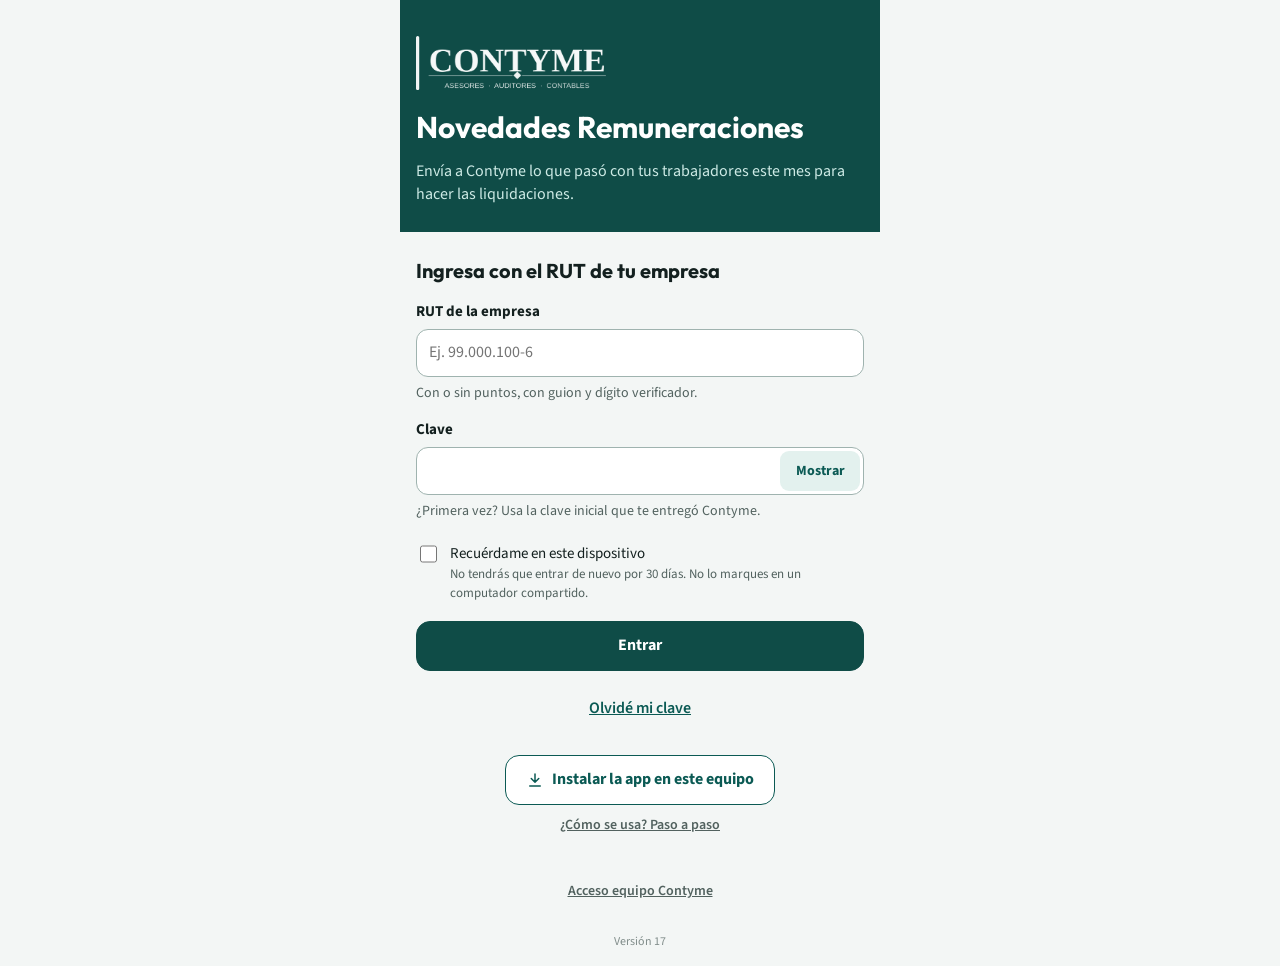
==== commit 2774b606: "Trabajadores con RUT: carga masiva desde administración (RUT empresa; nombre; RUT trabajador), Ingre" ====
--- a/index.html
+++ b/index.html
@@ -262,7 +262,7 @@
 <script>
 (() => {
 'use strict';
-const VERSION_APP = 16; // subir junto con VERSION de sw.js en cada mejora
+const VERSION_APP = 17; // subir junto con VERSION de sw.js en cada mejora
 /* =============================================================================
    NOVEDADES CONTYME · DEMO
    Todo este archivo es PÚBLICO (va a GitHub). Por eso:
@@ -761,6 +761,32 @@
       });
       return r;
     },
+    /* Trabajadores: «RUT empresa; Nombre; RUT trabajador» (pegado desde Excel o CSV). */
+    analizarTrabajadores(texto) {
+      soyAdmin();
+      const r = { ok: [], malos: [], porEmpresa: {}, repetidos: 0 }, vistos = new Set();
+      String(texto).split(/\r?\n/).forEach((linea, i) => {
+        if (!linea.trim()) return;
+        const celdas = (/[;\t]/.test(linea) ? linea.split(/[;\t]/) : linea.split(',')).map(x => x.trim().replace(/^"|"$/g, '')).filter(Boolean);
+        const ruts = celdas.filter(x => /\d/.test(x) && normRut(x) && dvValido(normRut(x))).map(normRut);
+        const nombre = celdas.find(x => /[a-záéíóúñ]/i.test(x) && !/\d{5}/.test(x));
+        if (!ruts.length) { if (i > 0) r.malos.push('Línea ' + (i + 1) + ': no tiene RUT válidos.'); return; }
+        if (ruts.length < 2) { r.malos.push('Línea ' + (i + 1) + ': falta el RUT de la empresa o el del trabajador (RUT empresa; nombre; RUT trabajador).'); return; }
+        const [emp, rt] = ruts;
+        if (!s.remutyme[emp]) { r.malos.push('Línea ' + (i + 1) + ': la empresa ' + rutBonito(emp) + ' no está habilitada en la app.'); return; }
+        if (!nombre || nombre.length < 3) { r.malos.push('Línea ' + (i + 1) + ': falta el nombre del trabajador.'); return; }
+        if (vistos.has(emp + '|' + rt)) { r.repetidos++; return; } vistos.add(emp + '|' + rt);
+        r.ok.push({ rut: emp, nombre: nombre.replace(/\s+/g, ' ').slice(0, 120), rutTrabajador: rt });
+        r.porEmpresa[emp] = (r.porEmpresa[emp] || 0) + 1;
+      });
+      return r;
+    },
+    aplicarTrabajadores(lista) {
+      soyAdmin();
+      remoto('adm-trabajadores', { trabajadores: lista });
+      lista.forEach(x => { const e = s.remutyme[x.rut]; if (e && !e.trabajadores.includes(x.nombre)) e.trabajadores.push(x.nombre); });
+      registrar(null, 'accion', lista.length + ' trabajadores cargados.'); guardar(); return lista.length;
+    },
     aplicarCarga(ruts, datos) {
       soyAdmin(); let n = 0;
       remoto('adm-habilitar', { empresas: ruts.map(rut => s.remutyme[rut] ? { rut, nombre: s.remutyme[rut].nombre, correo: datos && datos[rut] ? datos[rut].correoRrhh : '' } : { rut, nombre: datos[rut].nombre, correo: datos[rut].correoRrhh }) });
@@ -1094,7 +1120,7 @@
     if (lnk && !c.hash && c.habilitada && c.intentos < CONFIG.maxIntentos) acc.push('<button type="button" class="btn btn-sec btn-chico" data-a="enviar-link" data-v="' + r + '">' + (c.link ? 'Reenviar link' : 'Enviar link') + '</button>');
     if (CONFIG.demo && lnk && c.link) acc.push('<button type="button" class="btn-link" data-a="abrir-link" data-v="' + r + '">Abrir link (demo)</button>');
     acc.push('<button type="button" class="btn btn-sec btn-chico" data-a="bloqueo" data-v="' + r + '">' + (c.habilitada ? 'Bloquear' : 'Habilitar') + '</button>');
-    return '<tr><td data-l="Empresa"><b>' + esc(s.remutyme[r].nombre) + '</b><div class="sub mono">' + rutBonito(r) + ' · ' + esc(s.remutyme[r].cartera) + '</div></td>' +
+    return '<tr><td data-l="Empresa"><b>' + esc(s.remutyme[r].nombre) + '</b><div class="sub mono">' + rutBonito(r) + ' · ' + esc(s.remutyme[r].cartera) + '</div><div class="sub">' + plural((s.remutyme[r].trabajadores || []).length, 'trabajador', 'trabajadores') + '</div></td>' +
       '<td data-l="Acceso"><span class="pill ' + e[1] + '">' + e[0] + '</span>' + (c.pideReset ? ' <span class="pill p-info">Pidió restablecer</span>' : '') +
       (c.link && !c.hash ? '<div class="sub">Vence ' + esc(fmtHora(c.link.vence)) + '</div>' : '') + '</td>' +
       '<td data-l="Correo de contacto">' + (c.correo ? esc(c.correo) : '<span class="sub">—</span>') + '</td><td data-l="Acciones"><div class="acciones" style="gap:6px">' + acc.join('') + '</div></td></tr>';
@@ -1120,7 +1146,22 @@
     '<p class="sub">Una empresa por línea: <b>RUT; nombre de la empresa; correo de la encargada en Contyme</b> (a ese correo llegan sus novedades). Sirve pegar las columnas desde Excel o subir un CSV. Antes de habilitar te mostramos qué va a pasar.</p>' +
     '<div class="campo"><label for="masiva">Empresas</label><textarea id="masiva" rows="6" placeholder="RUT; Nombre de la empresa; encargada@contyme.cl"' + aria('masiva') + '>' + esc(val('masiva')) + '</textarea>' + pieCampo('masiva') + '</div>' +
     '<div class="campo"><label for="masiva-archivo">O sube un archivo CSV</label><input id="masiva-archivo" type="file" accept=".csv,.txt,text/csv,text/plain"></div>' +
-    res + (ui.carga && ui.carga.listo == null ? '' : '<button type="submit" class="btn btn-pri">Revisar lista</button>') + '</form></div></div>';
+    res + (ui.carga && ui.carga.listo == null ? '' : '<button type="submit" class="btn btn-pri">Revisar lista</button>') + '</form>' + formTrabajadores() + '</div></div>';
+}
+function formTrabajadores() {
+  const k = ui.cargaTrab;
+  let res = '';
+  if (k && k.listo != null) res = '<div class="resultado" role="status"><b>' + plural(k.listo, 'trabajador cargado', 'trabajadores cargados') + '.</b><span>Ya aparecen en «Tus trabajadores» de cada empresa.</span></div>';
+  else if (k) res = '<div class="resultado" role="status"><b>Revisión de la lista</b>' +
+    (k.ok.length ? '<div>Se cargarán ' + plural(k.ok.length, 'trabajador', 'trabajadores') + ':<ul>' + Object.keys(k.porEmpresa).map(r => '<li>' + esc(s.remutyme[r].nombre) + ': ' + plural(k.porEmpresa[r], 'trabajador', 'trabajadores') + '</li>').join('') + '</ul></div>' : '<div>No hay trabajadores válidos para cargar.</div>') +
+    (k.repetidos ? '<div class="sub">' + plural(k.repetidos, 'línea repetida (se cuenta una vez)', 'líneas repetidas (se cuentan una vez)') + '.</div>' : '') +
+    (k.malos.length ? '<div class="malos">Con problemas (no se cargan):<ul>' + k.malos.slice(0, 30).map(x => '<li>' + esc(x) + '</li>').join('') + (k.malos.length > 30 ? '<li>… y ' + (k.malos.length - 30) + ' más</li>' : '') + '</ul></div>' : '') +
+    (k.ok.length ? '<button type="button" class="btn btn-pri" data-a="aplicar-trab">Cargar ' + plural(k.ok.length, 'trabajador', 'trabajadores') + '</button>' : '') +
+    '<button type="button" class="btn-link" data-a="cancelar-trab">Cancelar</button></div>';
+  return '<form id="f-trab" class="caja" novalidate style="margin-top:16px"><h2 style="font-size:17px">Cargar trabajadores (masivo)</h2>' +
+    '<p class="sub">Uno por línea: <b>RUT de la empresa; nombre del trabajador; RUT del trabajador</b>. Pega las columnas desde Excel. Si el trabajador ya estaba, se actualiza. El cliente ve solo los nombres; el RUT queda para Contyme.</p>' +
+    '<div class="campo"><label for="masiva-trab">Trabajadores</label><textarea id="masiva-trab" rows="6" placeholder="76.123.456-7; Ana Soto Rivas; 12.345.678-5"' + aria('masiva-trab') + '>' + esc(val('masiva-trab')) + '</textarea>' + pieCampo('masiva-trab') + '</div>' +
+    res + (k && k.listo == null ? '' : '<button type="submit" class="btn btn-pri">Revisar lista</button>') + '</form>';
 }
 function admActividad() {
   const tipos = { todo: 'Todo', correo: REMOTO ? 'Correos' : 'Correos (simulados)', seguridad: 'Seguridad', accion: 'Acciones' };
@@ -1360,7 +1401,7 @@
     });
   },
   pdf: v => toast('Demo: en la app real aquí se descarga el PDF de ' + v + '.'),
-  adm: v => { ui.admTab = v; ui.err = null; ui.carga = null; ui.foco = 'titulo'; pintar(); window.scrollTo(0, 0); },
+  adm: v => { ui.admTab = v; ui.err = null; ui.carga = null; ui.cargaTrab = null; ui.foco = 'titulo'; pintar(); window.scrollTo(0, 0); },
   filtro: v => { ui.filtro = v; pintar(); },
   'limpiar-filtro': () => { ui.filtro = 'todas'; ui.buscar = ''; ui.foco = 'buscar'; pintar(); },
   sel: v => { ui.sel = v; ui.foco = 'det-titulo'; pintar(); },
@@ -1394,6 +1435,8 @@
       accion: () => { srv.adm.alternarBloqueo(v); pintar(); toast(nom + ': acceso bloqueado'); } });
   },
   'aplicar-carga': () => { const n = srv.adm.aplicarCarga(ui.carga.nuevas.concat(ui.carga.cambios || []), ui.carga.datos); ui.carga = { listo: n }; ui.form.masiva = ''; pintar(); toast(plural(n, 'empresa lista', 'empresas listas')); },
+  'aplicar-trab': () => { const n = srv.adm.aplicarTrabajadores(ui.cargaTrab.ok); ui.cargaTrab = { listo: n }; ui.form['masiva-trab'] = ''; pintar(); toast(plural(n, 'trabajador cargado', 'trabajadores cargados')); },
+  'cancelar-trab': () => { ui.cargaTrab = null; ui.foco = 'masiva-trab'; pintar(); },
   'cancelar-carga': () => { ui.carga = null; ui.foco = 'masiva'; pintar(); },
   'act-filtro': v => { ui.actFiltro = v; pintar(); },
   activacion: v => { srv.adm.cambiarActivacion(v); pintar(); toast('Modo de la demo: ' + (v === 'link' ? 'link de un solo uso' : 'clave inicial')); },
@@ -1569,6 +1612,13 @@
     ir('mes');
     toast(repetida ? 'Guardada. Ojo: ' + trabajador + ' ya tenía otra novedad de ese tipo; revisa que no esté repetida.' : editado ? 'Cambios guardados' : 'Novedad guardada. Falta enviar a Contyme.');
   },
+  'f-trab': () => {
+    const texto = val('masiva-trab');
+    if (!texto.trim()) return falla('masiva-trab', 'Pega al menos una línea: RUT empresa; nombre; RUT trabajador.');
+    if (texto.split(/\r?\n/).length > 5000) return falla('masiva-trab', 'Son demasiadas líneas. Carga hasta 5.000 por vez.');
+    ui.cargaTrab = srv.adm.analizarTrabajadores(texto); ui.err = null; ui.foco = null; pintar();
+    const btn = document.querySelector('[data-a="aplicar-trab"]') || document.querySelector('[data-a="cancelar-trab"]'); if (btn) btn.focus();
+  },
   'f-masiva': () => {
     const texto = val('masiva');
     if (!texto.trim()) return falla('masiva', 'Pega al menos un RUT o sube un CSV.');
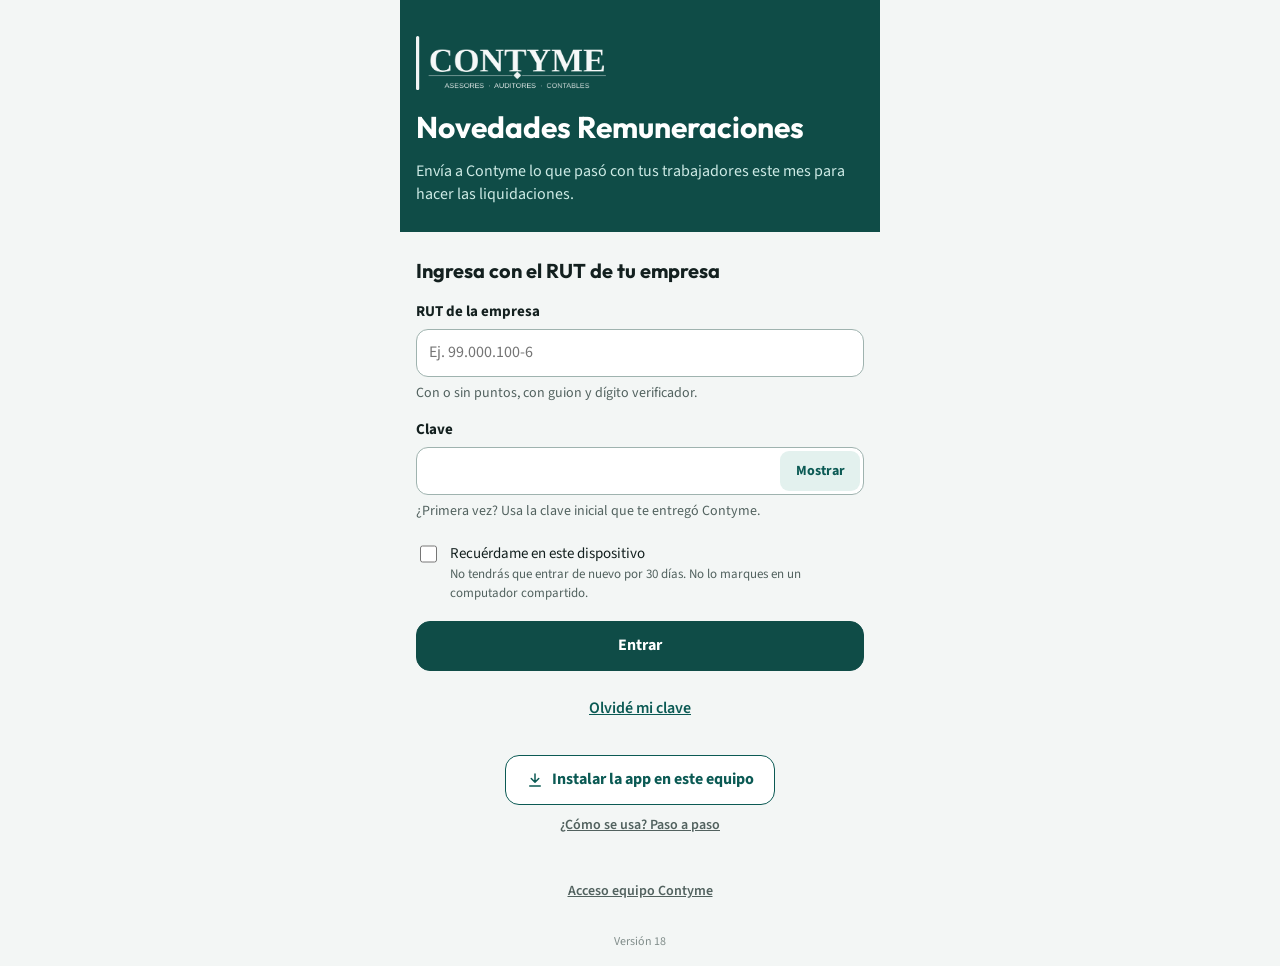
==== commit 83eebf35: "Mensajes en la app entre cliente y Contyme (con aviso por correo), botón Liquidaciones listas, perío" ====
--- a/index.html
+++ b/index.html
@@ -90,6 +90,13 @@
 .top h1 { font-size: 26px; font-weight: 700; }
 .top p { color: var(--head-sub); font-size: 15px; }
 .estado { background: rgba(255,255,255,.12); border-radius: 12px; padding: 10px 12px; display: flex; justify-content: space-between; align-items: center; gap: 10px; font-size: 15px; }
+.plazo-urgente { background: #FFE7B3; color: #4A3200 !important; border-radius: 8px; padding: 6px 10px; font-weight: 700; }
+.conv { margin-top: 26px; padding-top: 18px; border-top: 1px solid var(--line); }
+.burbujas { list-style: none; padding: 0; margin: 10px 0 14px; display: flex; flex-direction: column; gap: 10px; }
+.burbuja { max-width: 88%; padding: 10px 14px; border-radius: 14px; white-space: pre-wrap; overflow-wrap: anywhere; line-height: 1.45; }
+.burbuja.suya { align-self: flex-start; background: var(--card); border: 1px solid var(--line); border-bottom-left-radius: 4px; }
+.burbuja.mia { align-self: flex-end; background: var(--brand-soft); border-bottom-right-radius: 4px; }
+.b-quien { display: block; font-size: 12px; color: var(--muted); margin-bottom: 2px; }
 .plazo { font-size: 14px; color: var(--head-sub); display: flex; gap: 6px; align-items: center; }
 main.cli { flex: 1; padding-block: 18px 28px; display: flex; flex-direction: column; gap: 14px; }
 .fila-titulo { display: flex; justify-content: space-between; align-items: baseline; gap: 8px 12px; flex-wrap: wrap; }
@@ -262,7 +269,7 @@
 <script>
 (() => {
 'use strict';
-const VERSION_APP = 17; // subir junto con VERSION de sw.js en cada mejora
+const VERSION_APP = 18; // subir junto con VERSION de sw.js en cada mejora
 /* =============================================================================
    NOVEDADES CONTYME · DEMO
    Todo este archivo es PÚBLICO (va a GitHub). Por eso:
@@ -278,7 +285,11 @@
      Vacío = todo queda en este dispositivo (modo local, sirve para probar sin servidor). */
   servidor: 'https://script.google.com/macros/s/AKfycbyXxmqTPAHopFXfiNsSeh80tVQCAarUUCQB2NmhAuSRZ1huPLNJuyCZJtWzNiUZu9xA_g/exec',
   demo: false,               // true: muestra ayudas de prueba (chips, claves de demo, reinicio)
-  periodo: { id: '2026-11', nombre: 'Noviembre 2026', mes: 'noviembre', plazo: '2026-11-25' },
+  periodo: (() => { // mes en curso; el servidor confirma el plazo (propiedad PLAZO_DIA, 25 si no está)
+    const d = new Date(), M = ['enero', 'febrero', 'marzo', 'abril', 'mayo', 'junio', 'julio', 'agosto', 'septiembre', 'octubre', 'noviembre', 'diciembre'];
+    const id = d.getFullYear() + '-' + String(d.getMonth() + 1).padStart(2, '0'), mes = M[d.getMonth()];
+    return { id, nombre: mes.charAt(0).toUpperCase() + mes.slice(1) + ' ' + d.getFullYear(), mes, plazo: id + '-25' };
+  })(),
   // PENDIENTE DE DECISIÓN (Contyme): 'clave-inicial' (clave genérica) o 'link' (link de un solo uso).
   // En la demo se puede cambiar en Administración → Ajustes para probar las dos.
   activacion: 'clave-inicial',
@@ -363,12 +374,13 @@
   const previo = s.remutyme[d.rut];
   s.remutyme[d.rut] = { nombre: d.nombre, cartera: '', correoRrhh: '', trabajadores: Array.from(new Set((d.trabajadores || []).concat(previo ? previo.trabajadores : []))) };
   s.cuentas[d.rut] = Object.assign(cuentaNueva(), { hash: 'servidor', correo: d.contacto || '' });
+  s.mensajes = s.mensajes || {}; s.mensajes[d.rut] = d.mensajes || []; if (d.plazo) CONFIG.periodo.plazo = d.plazo;
   const local = s.meses[d.rut] || { novedades: [], sinNovedades: false, enviado: null, revisado: false, ingresado: false, nota: null };
   const m = d.mes || {};
   /* enDrive: el respaldo ya está en la carpeta de Contyme; si piden corregir, no hay que volver a subirlo. */
   const enDrive = n => n.adjunto && !/\(no llegó el archivo\)$/.test(n.adjunto.nombre || '') ? { adjunto: Object.assign({}, n.adjunto, { enDrive: true }) } : {};
   if (m.enviado && local.agregando && !local.enviado) { local.agregando = { enviado: m.enviado, revisado: m.revisado, ingresado: m.ingresado, sinNovedades: !!m.sinNovedades }; guardar(); return; }
-  if (m.enviado) s.meses[d.rut] = { novedades: (m.novedades || []).map((n, i) => Object.assign({ id: 'e' + i }, n, enDrive(n))), sinNovedades: !!m.sinNovedades, enviado: m.enviado, revisado: m.revisado, ingresado: m.ingresado, nota: null };
+  if (m.enviado) s.meses[d.rut] = { novedades: (m.novedades || []).map((n, i) => Object.assign({ id: 'e' + i }, n, enDrive(n))), sinNovedades: !!m.sinNovedades, enviado: m.enviado, revisado: m.revisado, ingresado: m.ingresado, listas: !!m.listas, nota: null };
   /* Reabierto: si en este dispositivo no hay un borrador propio, se trae lo enviado para corregirlo. */
   else if (m.reabierto && m.novedades && (local.enviado || (!local.novedades.length && !local.sinNovedades)))
     s.meses[d.rut] = { novedades: m.novedades.map((n, i) => Object.assign({ id: 'e' + i }, n, enDrive(n))), sinNovedades: !!m.sinNovedades, enviado: null, revisado: false, ingresado: false, nota: m.nota || null };
@@ -383,10 +395,10 @@
     s.remutyme[e.rut] = { nombre: e.nombre, cartera: e.correoEncargada || 'Sin encargada', correoRrhh: e.correoEncargada, trabajadores: e.trabajadores };
     s.cuentas[e.rut] = Object.assign(cuentaNueva(), { habilitada: e.habilitada, hash: e.registrada ? 'servidor' : null, correo: e.contacto, intentos: e.intentos, pideReset: e.pideReset });
     const m = r.meses[e.rut];
-    s.meses[e.rut] = m && m.enviado ? { novedades: m.novedades.map((n, i) => Object.assign({ id: e.rut + '-' + i }, n)), sinNovedades: m.sinNovedades, enviado: m.enviado, revisado: m.revisado, ingresado: m.ingresado, nota: null, carpeta: m.carpeta }
+    s.meses[e.rut] = m && m.enviado ? { novedades: m.novedades.map((n, i) => Object.assign({ id: e.rut + '-' + i }, n)), sinNovedades: m.sinNovedades, enviado: m.enviado, revisado: m.revisado, ingresado: m.ingresado, listas: !!m.listas, nota: null, carpeta: m.carpeta }
       : { novedades: [], sinNovedades: false, enviado: null, revisado: false, ingresado: false, nota: m ? m.nota : null };
   });
-  s.actividad = r.actividad || [];
+  s.actividad = r.actividad || []; s.mensajes = r.mensajes || {}; if (r.plazo) CONFIG.periodo.plazo = r.plazo;
   guardar(); return true;
 }
 /* Acción de administrador en el servidor; después vuelve a leer todo para quedar igual que el servidor. */
@@ -709,10 +721,11 @@
     marcar(rut, estado) {
       soyAdmin(); const m = s.meses[rut]; if (!m || !m.enviado) return;
       remoto('adm-marcar', { rut, estado });
-      if (estado === 'revisada') { m.revisado = true; m.ingresado = false; }
-      else if (estado === 'ingresada') { m.revisado = true; m.ingresado = true; }
-      else { m.revisado = false; m.ingresado = false; }
-      registrar(rut, 'accion', s.remutyme[rut].nombre + ': marcada «' + (estado === 'por-revisar' ? 'Por revisar' : estado === 'revisada' ? 'Revisada' : 'Ingresada') + '».');
+      if (estado === 'listas') { m.revisado = true; m.ingresado = true; m.listas = true; }
+      else if (estado === 'revisada') { m.revisado = true; m.ingresado = false; m.listas = false; }
+      else if (estado === 'ingresada') { m.revisado = true; m.ingresado = true; m.listas = false; }
+      else { m.revisado = false; m.ingresado = false; m.listas = false; }
+      registrar(rut, 'accion', s.remutyme[rut].nombre + ': marcada «' + ({ 'por-revisar': 'Por revisar', revisada: 'Revisada', ingresada: 'Ingresada', listas: 'Liquidaciones listas' })[estado] + '».');
       guardar();
     },
     reabrir(rut, nota) {
@@ -911,6 +924,7 @@
 
 /* ---------- Vista: cliente ---------- */
 function estadoCliente(m) {
+  if (m.listas) return ['Tus liquidaciones de este mes están listas', 'Listas', 'p-ok'];
   if (m.ingresado) return ['Contyme ya está haciendo tus liquidaciones', 'En proceso', 'p-ok'];
   if (m.enviado) return ['Enviadas el ' + fmtDia(new Date(m.enviado)), 'Enviadas', 'p-ok'];
   if (m.nota) return ['Contyme te pidió revisar algo', 'Por corregir', 'p-crit'];
@@ -918,6 +932,8 @@
   if (!m.novedades.length) return ['Aún no agregas novedades', 'Sin enviar', 'p-warn'];
   return ['Borrador: aún no se envía', 'Sin enviar', 'p-warn'];
 }
+function diasPlazo() { const hoy = new Date(); hoy.setHours(0, 0, 0, 0); return Math.round((dLocal(CONFIG.periodo.plazo) - hoy) / 864e5); }
+function insignia(n) { try { if (navigator.setAppBadge) { if (n) navigator.setAppBadge(n); else navigator.clearAppBadge(); } } catch (e) {} }
 function plazoTxt() {
   const hoy = new Date(); hoy.setHours(0, 0, 0, 0);
   const p = dLocal(CONFIG.periodo.plazo), dias = Math.round((p - hoy) / 864e5);
@@ -953,13 +969,36 @@
       : '<div class="vacio"><strong>Todavía no hay novedades</strong><span class="sub">Agrega una por cada cosa que pasó: horas extra, una licencia, un bono…</span></div>');
   const puede = m.agregando ? m.novedades.some(x => !x.yaEnviada) : (n || m.sinNovedades);
   const nuevas = m.agregando ? m.novedades.filter(x => !x.yaEnviada).length : n;
-  return agr + nota + '<div class="fila-titulo"><h2 id="titulo" tabindex="-1">Este mes</h2><span class="sub">' + (m.agregando ? plural(nuevas, 'novedad nueva', 'novedades nuevas') : plural(n, 'novedad', 'novedades') + ' en borrador') + '</span></div>' + lista +
-    '<button type="button" class="btn btn-sec" data-a="nueva">+ Agregar novedad</button>' + listaTrabajadores(d) +
+  return avisoMensajes(sesion.rut) + agr + nota + '<div class="fila-titulo"><h2 id="titulo" tabindex="-1">Este mes</h2><span class="sub">' + (m.agregando ? plural(nuevas, 'novedad nueva', 'novedades nuevas') : plural(n, 'novedad', 'novedades') + ' en borrador') + '</span></div>' + lista +
+    '<button type="button" class="btn btn-sec" data-a="nueva">+ Agregar novedad</button>' + listaTrabajadores(d) + conversacion(sesion.rut, 'cliente') +
     (n || m.sinNovedades ? '' : '<button type="button" class="btn-link" data-a="sin-nov" data-v="si">No tuve novedades este mes</button>') +
     errorGeneral() + (ui.enviando ? '<div class="nota nota-info" role="status"><strong>' + esc(ui.enviando) + '</strong><span>No cierres la app hasta que diga «Enviado». Tu borrador sigue guardado.</span></div>' : '') +
     '<button type="button" class="btn btn-pri" data-a="enviar"' + (puede && !ui.enviando ? '' : ' disabled') + (puede ? '' : ' aria-describedby="envio-ay"') + (ui.enviando ? ' aria-busy="true"' : '') + '>' +
     (ui.enviando ? '<span class="gira" aria-hidden="true"></span>Enviando…' : 'Enviar a Contyme') + '</button>' +
     '<p class="sub centro" id="envio-ay">' + (puede ? 'Al enviar, tus novedades quedan en la bandeja de Remuneraciones de Contyme y le avisamos a tu encargada. Hasta entonces es solo un borrador.' : 'Para enviar, agrega una novedad o marca que no hubo novedades.') + '</p>';
+}
+function noLeidos(rut) {
+  let visto = ''; try { visto = localStorage.getItem('novedades-leido-' + rut) || ''; } catch (e) {}
+  return ((s.mensajes || {})[rut] || []).filter(m => m.de === 'contyme' && String(m.t) > visto).length;
+}
+function marcarLeidos(rut) {
+  const l = (s.mensajes || {})[rut] || []; if (!l.length) return;
+  try { localStorage.setItem('novedades-leido-' + rut, String(l[l.length - 1].t)); } catch (e) {}
+}
+function avisoMensajes(rut) {
+  const n = noLeidos(rut);
+  return n ? '<div class="nota nota-info" role="status"><strong>' + (n === 1 ? 'Tienes una respuesta de Contyme' : 'Tienes ' + n + ' respuestas de Contyme') + '</strong><a href="#conv">Ver mensajes ↓</a></div>' : '';
+}
+function conversacion(rut, quien) {
+  if (!REMOTO) return '';
+  const msgs = ((s.mensajes || {})[rut]) || [], id = quien === 'cliente' ? 'msg-cli' : 'msg-adm';
+  const nombre = m => m.de === 'contyme' ? (quien === 'contyme' ? String(m.autor || 'Contyme').split('@')[0] : 'Contyme') : (quien === 'cliente' ? 'Tú' : 'Empresa');
+  if (quien === 'cliente') setTimeout(() => marcarLeidos(rut), 0);
+  return '<div class="conv" id="conv"><h2 style="font-size:19px">' + (quien === 'cliente' ? 'Mensajes con Contyme' : 'Mensajes con la empresa') + '</h2>' +
+    (msgs.length ? '<ul class="burbujas">' + msgs.map(m => '<li class="burbuja ' + (m.de === quien ? 'mia' : 'suya') + '"><span class="b-quien">' + esc(nombre(m)) + ' · ' + esc(fmtHora(m.t)) + '</span>' + esc(m.texto) + '</li>').join('') + '</ul>'
+      : '<p class="sub">' + (quien === 'cliente' ? '¿Una duda sobre tus novedades o tus liquidaciones? Escríbenos aquí y tu encargada te responde en la app.' : 'Sin mensajes este mes.') + '</p>') +
+    '<form id="f-' + id + '" novalidate><div class="campo"><label for="' + id + '">' + (quien === 'cliente' ? 'Escribe a Contyme' : 'Responder a la empresa') + '</label><textarea id="' + id + '" rows="2" maxlength="1000"' + aria(id) + '>' + esc(val(id)) + '</textarea>' + pieCampo(id) + '</div>' +
+    '<button type="submit" class="btn btn-sec"' + (ui.cargando ? ' disabled' : '') + '>' + (ui.cargando ? 'Enviando…' : 'Enviar mensaje') + '</button></form></div>';
 }
 function listaTrabajadores(d) {
   const lista = (d.trabajadores || []).slice().sort((a, b) => a.localeCompare(b, 'es'));
@@ -975,16 +1014,16 @@
     }).join('') + '</ul>';
 }
 function cliEnviado(d) {
-  const m = d.mes, n = m.novedades.length;
+  const m = d.mes, n = m.novedades.length, aviso = avisoMensajes(sesion.rut);
   const pasos = [['Enviadas', fmtDia(new Date(m.enviado)), true], ['Revisadas por Contyme', m.revisado ? 'Listo' : 'Te escribimos si falta algo', m.revisado],
-    ['Ingresadas', m.ingresado ? 'Ya estamos haciendo tus liquidaciones' : 'Pendiente', m.ingresado], ['Liquidaciones listas', REMOTO ? 'Tu encargada te avisa cuando estén' : 'Aparecen en «Liquidaciones» para descargar', false]];
-  return '<div class="aviso-ok" role="status">' + ICO.check + '<div><strong>' + (n ? 'Enviaste ' + plural(n, 'novedad', 'novedades') : 'Avisaste que no hubo novedades') + '</strong>' +
+    ['Ingresadas', m.ingresado ? 'Ya estamos haciendo tus liquidaciones' : 'Pendiente', m.ingresado], ['Liquidaciones listas', m.listas ? 'Listas: tu encargada te las hace llegar' : REMOTO ? 'Te avisamos cuando estén' : 'Aparecen en «Liquidaciones» para descargar', !!m.listas]];
+  return aviso + '<div class="aviso-ok" role="status">' + ICO.check + '<div><strong>' + (n ? 'Enviaste ' + plural(n, 'novedad', 'novedades') : 'Avisaste que no hubo novedades') + '</strong>' +
     '<div>Quedó en la bandeja de Remuneraciones de Contyme y tu encargada recibió un aviso.' + (d.correo ? ' Te mandamos la confirmación a ' + esc(d.correo) + '.' : '') + '</div></div></div>' +
     '<h2 id="titulo" tabindex="-1" style="font-size:19px">En qué va</h2><ol class="pasos">' + pasos.map((p, i) =>
       '<li class="paso' + (p[2] ? ' hecho' : '') + '"><div class="paso-marca"><span class="punto">' + (p[2] ? ICO.checkChico : '') + '</span>' + (i < pasos.length - 1 ? '<span class="linea"></span>' : '') + '</div>' +
       '<div class="paso-txt"><strong>' + p[0] + '<span class="sr">' + (p[2] ? ' (hecho)' : ' (pendiente)') + '</span></strong><span>' + esc(p[1]) + '</span></div></li>').join('') + '</ol>' +
     (n ? '<h2 style="font-size:19px">Lo que enviaste</h2><ul class="lista">' + m.novedades.map(x => itemNovedad(x)).join('') + '</ul>' : '') +
-    '<button type="button" class="btn btn-sec" data-a="agregar-mas">+ Agregar más novedades</button>' + listaTrabajadores(d) +
+    '<button type="button" class="btn btn-sec" data-a="agregar-mas">+ Agregar más novedades</button>' + listaTrabajadores(d) + conversacion(sesion.rut, 'cliente') +
     '<p class="sub centro">¿Pasó algo más este mes? Agrégalo cuando quieras. Para corregir algo ya enviado, escríbele a tu encargada.</p>';
 }
 function cliNueva(d) {
@@ -1037,6 +1076,7 @@
       '<button type="button" class="icon-btn" style="color:var(--brand-ink)" data-a="pdf" data-v="' + x + '" aria-label="Descargar liquidaciones de ' + x + '">' + ICO.bajar + '</button></li>').join('') + '</ul>';
 }
 function vistaCliente() {
+  insignia(noLeidos(sesion.rut) + (!srv.cli.datos().mes.enviado && diasPlazo() <= 3 ? 1 : 0));
   const d = srv.cli.datos(), e = estadoCliente(d.mes), borr = d.mes.enviado ? 0 : d.mes.novedades.length;
   const cuerpo = ui.tab === 'nueva' ? cliNueva(d) : ui.tab === 'historial' ? cliHistorial(d) : cliMes(d);
   const tab = (id, txt, svg, badge) => '<button type="button" data-a="tab" data-v="' + id + '"' + (ui.tab === id ? ' aria-current="page"' : '') + '>' + svg + txt +
@@ -1045,7 +1085,7 @@
     '<button type="button" class="salir" data-a="salir">Salir</button></div>' +
     '<h1>Novedades de ' + esc(CONFIG.periodo.mes) + '</h1><p>Cuéntanos qué pasó con tus trabajadores este mes. Con esto hacemos las liquidaciones.</p>' +
     '<div class="estado"><span>' + esc(e[0]) + '</span><span class="pill ' + e[2] + '">' + e[1] + '</span></div>' +
-    (d.mes.enviado ? '' : '<div class="plazo">' + ICO.reloj + '<span>' + esc(plazoTxt()) + '</span></div>') + '</header>' +
+    (d.mes.enviado ? '' : '<div class="plazo' + (diasPlazo() <= 3 ? ' plazo-urgente' : '') + '">' + ICO.reloj + '<span>' + esc(plazoTxt()) + '</span></div>') + '</header>' +
     '<main id="principal" class="cli gutter entra">' + cuerpo + '</main>' +
     '<nav class="tabs" aria-label="Secciones"' + (REMOTO ? ' style="grid-template-columns:repeat(2,minmax(0,1fr))"' : '') + '>' + tab('mes', 'Este mes', ICO.cal, borr) + tab('nueva', ui.editando != null ? 'Editar' : 'Nueva', ICO.mas) + (REMOTO ? '' : tab('historial', 'Liquidaciones', ICO.doc)) + '</nav></div>';
 }
@@ -1079,7 +1119,7 @@
     const nov = m && m.enviado ? (m.novedades.length ? String(m.novedades.length) : 'Sin novedades') + (faltan ? ' <span class="pill p-warn">' + plural(faltan, 'sin respaldo', 'sin respaldo') + '</span>' : '') : '<span class="sub">—</span>';
     const env = m && m.enviado ? esc(fmtHora(m.enviado)) : (s.recordados[r] ? '<span class="sub">Recordado ' + esc(fmtHora(s.recordados[r])) + '</span> ' : '') +
       '<button type="button" class="btn btn-sec btn-chico" data-a="recordar" data-v="' + r + '">' + (s.recordados[r] ? 'Recordar otra vez' : 'Recordar') + '</button>';
-    return '<tr' + (r === sel ? ' class="sel"' : '') + '><td data-l="Empresa"><button type="button" class="fila-btn" data-a="sel" data-v="' + r + '"' + (r === sel ? ' aria-current="true"' : '') + '>' + esc(s.remutyme[r].nombre) + '</button><div class="sub mono">' + rutBonito(r) + ' · ' + esc(s.remutyme[r].cartera) + '</div></td>' +
+    return '<tr' + (r === sel ? ' class="sel"' : '') + '><td data-l="Empresa"><button type="button" class="fila-btn" data-a="sel" data-v="' + r + '"' + (r === sel ? ' aria-current="true"' : '') + '>' + esc(s.remutyme[r].nombre) + '</button>' + (((s.mensajes || {})[r] || []).slice(-1).some(x => x.de === 'cliente') ? ' <span class="pill p-warn">Mensaje nuevo</span>' : '') + (s.meses[r] && s.meses[r].listas ? ' <span class="pill p-ok">Listas</span>' : '') + '<div class="sub mono">' + rutBonito(r) + ' · ' + esc(s.remutyme[r].cartera) + '</div></td>' +
       '<td data-l="Estado"><span class="pill ' + e[1] + '">' + e[0] + '</span></td><td data-l="Novedades">' + nov + '</td><td data-l="Enviado">' + env + '</td></tr>';
   }).join('');
   const tabla = vis.length ? '<div class="ancho tabla-caja"><table class="tabla-resp"><caption class="sr">Empresas y estado de sus novedades de ' + esc(CONFIG.periodo.mes) + '</caption><thead><tr><th scope="col">Empresa</th><th scope="col">Estado</th><th scope="col">Novedades</th><th scope="col">Enviado</th></tr></thead><tbody>' + filas + '</tbody></table></div>'
@@ -1103,14 +1143,15 @@
     cuerpo = (m.novedades.length ? '<ul class="lista">' + m.novedades.map(x => itemNovedad(x)).join('') + '</ul>' : '<div class="vacio"><strong>Sin novedades</strong><span class="sub">El cliente confirmó que no hubo cambios.</span></div>') +
       '<div class="acciones">' +
       (m.revisado ? '' : '<button type="button" class="btn btn-sec" data-a="marcar" data-v="revisada">Marcar revisada</button>') +
-      (m.ingresado ? '' : '<button type="button" class="btn btn-pri" data-a="marcar" data-v="ingresada">Marcar ingresada</button>') + '</div>' +
+      (m.ingresado ? '' : '<button type="button" class="btn btn-pri" data-a="marcar" data-v="ingresada">Marcar ingresada</button>') +
+      (m.ingresado && !m.listas ? '<button type="button" class="btn btn-pri" data-a="marcar" data-v="listas">Liquidaciones listas</button>' : '') + '</div>' +
       '<div class="acciones">' + (m.novedades.length ? '<button type="button" class="btn btn-sec btn-chico" data-a="copiar">Copiar para Excel</button>' : '') +
       (m.ingresado ? '' : '<button type="button" class="btn btn-sec btn-chico" data-a="reabrir">Pedir corrección</button>') +
-      (m.revisado ? '<button type="button" class="btn-link" data-a="marcar" data-v="' + (m.ingresado ? 'revisada' : 'por-revisar') + '">Deshacer «' + (m.ingresado ? 'Ingresada' : 'Revisada') + '»</button>' : '') + '</div>' +
-      '<p class="sub">Lo que marques lo ve el cliente en «En qué va».</p>';
+      (m.revisado ? (d => '<button type="button" class="btn-link" data-a="marcar" data-v="' + d[0] + '">Deshacer «' + d[1] + '»</button>')(m.listas ? ['ingresada', 'Liquidaciones listas'] : m.ingresado ? ['revisada', 'Ingresada'] : ['por-revisar', 'Revisada']) : '') + '</div>' +
+      '<p class="sub">Lo que marques lo ve el cliente en «En qué va». «Liquidaciones listas» además le avisa por correo.</p>';
   }
   return '<div class="caja"><div><h2 id="det-titulo" tabindex="-1" style="font-size:18px">' + esc(e.nombre) + '</h2><span class="sub mono">' + rutBonito(sel) + ' · ' + esc(e.cartera) + (c.correo ? ' · ' + esc(c.correo) : '') + '</span></div>' +
-    '<div><span class="pill ' + est[1] + '">' + est[0] + '</span> <span class="sub">' + (m.enviado ? 'Enviado el ' + esc(fmtHora(m.enviado)) : 'Aún no envía ' + esc(CONFIG.periodo.mes)) + '</span></div>' + cuerpo + '</div>';
+    '<div><span class="pill ' + est[1] + '">' + est[0] + '</span> <span class="sub">' + (m.enviado ? 'Enviado el ' + esc(fmtHora(m.enviado)) : 'Aún no envía ' + esc(CONFIG.periodo.mes)) + '</span></div>' + cuerpo + conversacion(sel, 'contyme') + '</div>';
 }
 function admEmpresas() {
   const ruts = srv.adm.empresas(), lnk = modo() === 'link';
@@ -1612,6 +1653,23 @@
     ir('mes');
     toast(repetida ? 'Guardada. Ojo: ' + trabajador + ' ya tenía otra novedad de ese tipo; revisa que no esté repetida.' : editado ? 'Cambios guardados' : 'Novedad guardada. Falta enviar a Contyme.');
   },
+  'f-msg-cli': async () => {
+    if (ui.cargando) return;
+    const txt = String(val('msg-cli')).trim(); if (txt.length < 2) return falla('msg-cli', 'Escribe tu mensaje.');
+    ui.cargando = true; pintar();
+    const r = await api('cli-mensaje', { texto: txt }); ui.cargando = false;
+    if (!r.ok) return falla(r.campo || null, r.error);
+    s.mensajes = s.mensajes || {}; s.mensajes[sesion.rut] = r.mensajes; ui.form['msg-cli'] = ''; guardar(); ui.foco = 'msg-cli'; pintar(); toast('Mensaje enviado a Contyme');
+  },
+  'f-msg-adm': async () => {
+    if (ui.cargando || !ui.sel) return;
+    const txt = String(val('msg-adm')).trim(); if (txt.length < 2) return falla('msg-adm', 'Escribe la respuesta.');
+    ui.cargando = true; pintar();
+    const r = await api('adm-mensaje', { rut: ui.sel, texto: txt, conDatos: true }); ui.cargando = false;
+    if (!r.ok) return falla(r.campo || null, r.error);
+    if (r.datosAdm) await cargarAdmin(r.datosAdm);
+    ui.form['msg-adm'] = ''; ui.foco = 'msg-adm'; pintar(); toast('Respuesta enviada: la ve en la app y le llega un aviso al correo');
+  },
   'f-trab': () => {
     const texto = val('masiva-trab');
     if (!texto.trim()) return falla('masiva-trab', 'Pega al menos una línea: RUT empresa; nombre; RUT trabajador.');
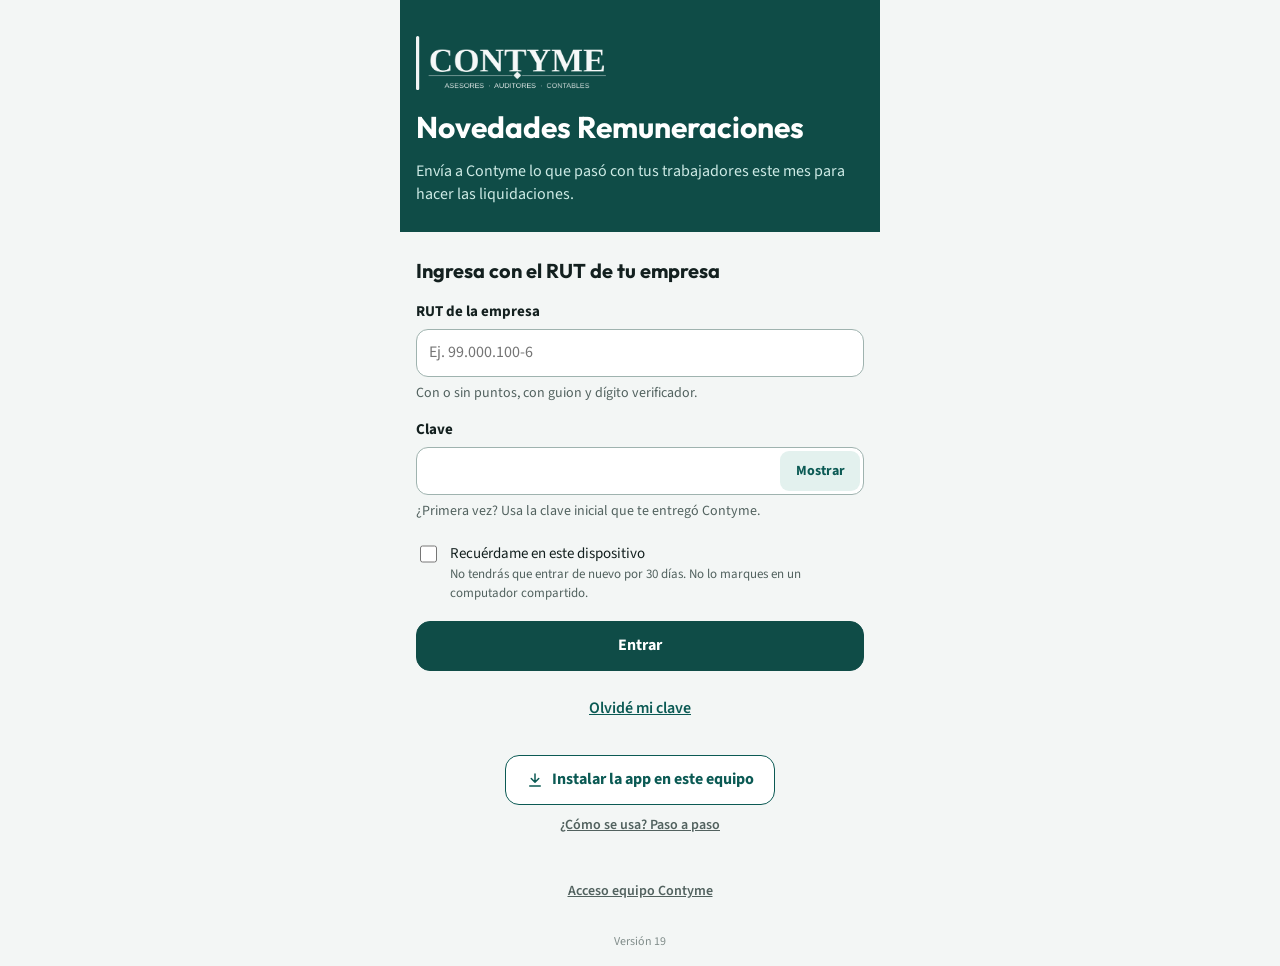
==== commit a29c0706: "Sin chat libre: el cliente deja un mensaje opcional al enviar; historial de cada envío (envió, agreg" ====
--- a/index.html
+++ b/index.html
@@ -91,7 +91,14 @@
 .top p { color: var(--head-sub); font-size: 15px; }
 .estado { background: rgba(255,255,255,.12); border-radius: 12px; padding: 10px 12px; display: flex; justify-content: space-between; align-items: center; gap: 10px; font-size: 15px; }
 .plazo-urgente { background: #FFE7B3; color: #4A3200 !important; border-radius: 8px; padding: 6px 10px; font-weight: 700; }
-.conv { margin-top: 26px; padding-top: 18px; border-top: 1px solid var(--line); }
+.hist { margin-top: 24px; }
+.hist-lista { list-style: none; padding: 0; margin: 10px 0 0; border-left: 2px solid var(--line); margin-left: 7px; }
+.hist-item { position: relative; display: flex; gap: 12px; padding: 0 0 16px 16px; }
+.hist-punto { position: absolute; left: -8px; top: 5px; width: 14px; height: 14px; border-radius: 50%; background: var(--card); border: 3px solid var(--line-fuerte); }
+.hist-item.de-contyme .hist-punto { border-color: var(--brand-ink); background: var(--brand-soft); }
+.hist-fecha { display: block; font-size: 13px; }
+.hist-texto { margin-top: 6px; padding: 8px 12px; background: var(--brand-soft); border-radius: 10px; white-space: pre-wrap; overflow-wrap: anywhere; }
+.hist-item.de-cliente .hist-texto { background: var(--bg); border: 1px solid var(--line); }
 .burbujas { list-style: none; padding: 0; margin: 10px 0 14px; display: flex; flex-direction: column; gap: 10px; }
 .burbuja { max-width: 88%; padding: 10px 14px; border-radius: 14px; white-space: pre-wrap; overflow-wrap: anywhere; line-height: 1.45; }
 .burbuja.suya { align-self: flex-start; background: var(--card); border: 1px solid var(--line); border-bottom-left-radius: 4px; }
@@ -269,7 +276,7 @@
 <script>
 (() => {
 'use strict';
-const VERSION_APP = 18; // subir junto con VERSION de sw.js en cada mejora
+const VERSION_APP = 19; // subir junto con VERSION de sw.js en cada mejora
 /* =============================================================================
    NOVEDADES CONTYME · DEMO
    Todo este archivo es PÚBLICO (va a GitHub). Por eso:
@@ -374,7 +381,7 @@
   const previo = s.remutyme[d.rut];
   s.remutyme[d.rut] = { nombre: d.nombre, cartera: '', correoRrhh: '', trabajadores: Array.from(new Set((d.trabajadores || []).concat(previo ? previo.trabajadores : []))) };
   s.cuentas[d.rut] = Object.assign(cuentaNueva(), { hash: 'servidor', correo: d.contacto || '' });
-  s.mensajes = s.mensajes || {}; s.mensajes[d.rut] = d.mensajes || []; if (d.plazo) CONFIG.periodo.plazo = d.plazo;
+  s.historial = s.historial || {}; s.historial[d.rut] = d.historial || []; if (d.plazo) CONFIG.periodo.plazo = d.plazo;
   const local = s.meses[d.rut] || { novedades: [], sinNovedades: false, enviado: null, revisado: false, ingresado: false, nota: null };
   const m = d.mes || {};
   /* enDrive: el respaldo ya está en la carpeta de Contyme; si piden corregir, no hay que volver a subirlo. */
@@ -398,7 +405,7 @@
     s.meses[e.rut] = m && m.enviado ? { novedades: m.novedades.map((n, i) => Object.assign({ id: e.rut + '-' + i }, n)), sinNovedades: m.sinNovedades, enviado: m.enviado, revisado: m.revisado, ingresado: m.ingresado, listas: !!m.listas, nota: null, carpeta: m.carpeta }
       : { novedades: [], sinNovedades: false, enviado: null, revisado: false, ingresado: false, nota: m ? m.nota : null };
   });
-  s.actividad = r.actividad || []; s.mensajes = r.mensajes || {}; if (r.plazo) CONFIG.periodo.plazo = r.plazo;
+  s.actividad = r.actividad || []; s.historial = r.historial || {}; if (r.plazo) CONFIG.periodo.plazo = r.plazo;
   guardar(); return true;
 }
 /* Acción de administrador en el servidor; después vuelve a leer todo para quedar igual que el servidor. */
@@ -670,7 +677,7 @@
     },
     restaurar(n, i) { const m = s.meses[soyCliente()]; if (m.enviado) return; m.novedades.splice(Math.min(i, m.novedades.length), 0, n); m.sinNovedades = false; guardar(); },
     sinNovedades(v) { const m = s.meses[soyCliente()]; if (m.enviado || m.novedades.length) return; m.sinNovedades = v; guardar(); },
-    async enviar(avance) {
+    async enviar(avance, comentario) {
       const rut = soyCliente(), m = s.meses[rut], e = s.remutyme[rut], c = s.cuentas[rut];
       if (m.enviado) return { error: 'Ya estaba enviado.' };
       if (!m.novedades.length && !m.sinNovedades) return { error: 'Agrega una novedad o marca que no hubo novedades.' };
@@ -690,7 +697,7 @@
         const mb = archivos.reduce((t, a) => t + a.base64.length * 0.75, 0) / 1048576;
         if (avance) avance(archivos.length ? 'Subiendo tus novedades y ' + plural(archivos.length, 'respaldo', 'respaldos') + ' (' + fmtNum(Math.max(0.1, mb)) + ' MB)… Con fotos puede tardar hasta un minuto.' : 'Enviando a Contyme…');
         const lista = m.novedades.map(n => ({ trabajador: n.trabajador, tipo: n.tipo, detalle: detalle(n), comentario: n.comentario, datos: n.datos, adjunto: n.adjunto ? { nombre: n.adjunto.nombre } : null, trabajadorNuevo: !!n.trabajadorNuevo, nueva: !n.yaEnviada }));
-        let r = await api('enviar', { novedades: lista, sinNovedades: !!m.sinNovedades, archivos, agregar: !!m.agregando }, 180000);
+        let r = await api('enviar', { novedades: lista, sinNovedades: !!m.sinNovedades, archivos, agregar: !!m.agregando, comentarioEnvio: comentario || '' }, 180000);
         if (r.error && !r.salir) {
           /* Si se cortó la señal pero Contyme sí lo recibió (o fue un doble toque), se muestra como enviado en vez de un error. */
           const v = await api('cli-datos');
@@ -718,9 +725,10 @@
       registrar(rut, 'correo', 'Recordatorio a ' + s.remutyme[rut].nombre + ' (' + (s.cuentas[rut].correo || s.remutyme[rut].correoRrhh) + '): «Recuerda enviar tus novedades de ' + CONFIG.periodo.mes + ' antes del ' + fmtCorta(CONFIG.periodo.plazo) + '».');
       guardar();
     },
-    marcar(rut, estado) {
+    marcar(rut, estado, nota) {
       soyAdmin(); const m = s.meses[rut]; if (!m || !m.enviado) return;
-      remoto('adm-marcar', { rut, estado });
+      remoto('adm-marcar', { rut, estado, nota: nota || '' });
+      s.historial = s.historial || {}; (s.historial[rut] = s.historial[rut] || []).push({ t: ahora(), evento: estado, resumen: '', de: 'contyme', autor: sesion.correo || '', texto: nota || '' });
       if (estado === 'listas') { m.revisado = true; m.ingresado = true; m.listas = true; }
       else if (estado === 'revisada') { m.revisado = true; m.ingresado = false; m.listas = false; }
       else if (estado === 'ingresada') { m.revisado = true; m.ingresado = true; m.listas = false; }
@@ -970,35 +978,43 @@
   const puede = m.agregando ? m.novedades.some(x => !x.yaEnviada) : (n || m.sinNovedades);
   const nuevas = m.agregando ? m.novedades.filter(x => !x.yaEnviada).length : n;
   return avisoMensajes(sesion.rut) + agr + nota + '<div class="fila-titulo"><h2 id="titulo" tabindex="-1">Este mes</h2><span class="sub">' + (m.agregando ? plural(nuevas, 'novedad nueva', 'novedades nuevas') : plural(n, 'novedad', 'novedades') + ' en borrador') + '</span></div>' + lista +
-    '<button type="button" class="btn btn-sec" data-a="nueva">+ Agregar novedad</button>' + listaTrabajadores(d) + conversacion(sesion.rut, 'cliente') +
+    '<button type="button" class="btn btn-sec" data-a="nueva">+ Agregar novedad</button>' + listaTrabajadores(d) + historialHtml(sesion.rut, 'cliente') +
     (n || m.sinNovedades ? '' : '<button type="button" class="btn-link" data-a="sin-nov" data-v="si">No tuve novedades este mes</button>') +
     errorGeneral() + (ui.enviando ? '<div class="nota nota-info" role="status"><strong>' + esc(ui.enviando) + '</strong><span>No cierres la app hasta que diga «Enviado». Tu borrador sigue guardado.</span></div>' : '') +
     '<button type="button" class="btn btn-pri" data-a="enviar"' + (puede && !ui.enviando ? '' : ' disabled') + (puede ? '' : ' aria-describedby="envio-ay"') + (ui.enviando ? ' aria-busy="true"' : '') + '>' +
     (ui.enviando ? '<span class="gira" aria-hidden="true"></span>Enviando…' : 'Enviar a Contyme') + '</button>' +
     '<p class="sub centro" id="envio-ay">' + (puede ? 'Al enviar, tus novedades quedan en la bandeja de Remuneraciones de Contyme y le avisamos a tu encargada. Hasta entonces es solo un borrador.' : 'Para enviar, agrega una novedad o marca que no hubo novedades.') + '</p>';
 }
+/* Historial del envío del mes: lo que hizo la empresa y cada paso de Contyme, con su nota. */
+const EVENTOS = {
+  enviado: ['Enviaste las novedades', 'La empresa envió las novedades'], agrego: ['Agregaste más novedades', 'La empresa agregó novedades'],
+  corrigio: ['Corregiste tu envío', 'La empresa corrigió su envío'], revisada: ['Contyme revisó tus novedades', 'Marcada revisada'],
+  ingresada: ['Contyme ingresó tus novedades', 'Marcada ingresada'], listas: ['Tus liquidaciones están listas', 'Liquidaciones listas'],
+  reabierto: ['Contyme te pidió revisar algo', 'Pidió corrección'], 'por-revisar': ['Contyme volvió a revisar tu envío', 'Volvió a «Por revisar»']
+};
 function noLeidos(rut) {
   let visto = ''; try { visto = localStorage.getItem('novedades-leido-' + rut) || ''; } catch (e) {}
-  return ((s.mensajes || {})[rut] || []).filter(m => m.de === 'contyme' && String(m.t) > visto).length;
+  return ((s.historial || {})[rut] || []).filter(x => x.de === 'contyme' && String(x.t) > visto).length;
 }
 function marcarLeidos(rut) {
-  const l = (s.mensajes || {})[rut] || []; if (!l.length) return;
+  const l = (s.historial || {})[rut] || []; if (!l.length) return;
   try { localStorage.setItem('novedades-leido-' + rut, String(l[l.length - 1].t)); } catch (e) {}
 }
 function avisoMensajes(rut) {
-  const n = noLeidos(rut);
-  return n ? '<div class="nota nota-info" role="status"><strong>' + (n === 1 ? 'Tienes una respuesta de Contyme' : 'Tienes ' + n + ' respuestas de Contyme') + '</strong><a href="#conv">Ver mensajes ↓</a></div>' : '';
-}
-function conversacion(rut, quien) {
-  if (!REMOTO) return '';
-  const msgs = ((s.mensajes || {})[rut]) || [], id = quien === 'cliente' ? 'msg-cli' : 'msg-adm';
-  const nombre = m => m.de === 'contyme' ? (quien === 'contyme' ? String(m.autor || 'Contyme').split('@')[0] : 'Contyme') : (quien === 'cliente' ? 'Tú' : 'Empresa');
+  const n = noLeidos(rut); if (!n) return '';
+  const u = ((s.historial || {})[rut] || []).filter(x => x.de === 'contyme').slice(-1)[0];
+  return '<div class="nota nota-info" role="status"><strong>' + esc((EVENTOS[u.evento] || ['Contyme actualizó tu envío'])[0]) + '</strong>' +
+    (u.texto ? '<span>«' + esc(u.texto) + '»</span>' : '') + '<a href="#historial">Ver el historial ↓</a></div>';
+}
+function historialHtml(rut, quien) {
+  const h = ((s.historial || {})[rut]) || []; if (!REMOTO || !h.length) return '';
+  const k = quien === 'cliente' ? 0 : 1;
   if (quien === 'cliente') setTimeout(() => marcarLeidos(rut), 0);
-  return '<div class="conv" id="conv"><h2 style="font-size:19px">' + (quien === 'cliente' ? 'Mensajes con Contyme' : 'Mensajes con la empresa') + '</h2>' +
-    (msgs.length ? '<ul class="burbujas">' + msgs.map(m => '<li class="burbuja ' + (m.de === quien ? 'mia' : 'suya') + '"><span class="b-quien">' + esc(nombre(m)) + ' · ' + esc(fmtHora(m.t)) + '</span>' + esc(m.texto) + '</li>').join('') + '</ul>'
-      : '<p class="sub">' + (quien === 'cliente' ? '¿Una duda sobre tus novedades o tus liquidaciones? Escríbenos aquí y tu encargada te responde en la app.' : 'Sin mensajes este mes.') + '</p>') +
-    '<form id="f-' + id + '" novalidate><div class="campo"><label for="' + id + '">' + (quien === 'cliente' ? 'Escribe a Contyme' : 'Responder a la empresa') + '</label><textarea id="' + id + '" rows="2" maxlength="1000"' + aria(id) + '>' + esc(val(id)) + '</textarea>' + pieCampo(id) + '</div>' +
-    '<button type="submit" class="btn btn-sec"' + (ui.cargando ? ' disabled' : '') + '>' + (ui.cargando ? 'Enviando…' : 'Enviar mensaje') + '</button></form></div>';
+  return '<div class="hist" id="historial"><h2 style="font-size:19px">' + (quien === 'cliente' ? 'Historial de tu envío' : 'Historial del envío') + '</h2><ol class="hist-lista">' +
+    h.map(x => '<li class="hist-item ' + (x.de === 'contyme' ? 'de-contyme' : 'de-cliente') + '"><span class="hist-punto" aria-hidden="true"></span><div>' +
+      '<strong>' + esc((EVENTOS[x.evento] || [x.evento, x.evento])[k]) + '</strong>' + (x.resumen ? ' <span class="sub">· ' + esc(x.resumen) + '</span>' : '') +
+      '<span class="sub hist-fecha">' + esc(fmtHora(x.t)) + (quien === 'contyme' && x.autor ? ' · ' + esc(String(x.autor).split('@')[0]) : '') + '</span>' +
+      (x.texto ? '<div class="hist-texto">«' + esc(x.texto) + '»</div>' : '') + '</div></li>').join('') + '</ol></div>';
 }
 function listaTrabajadores(d) {
   const lista = (d.trabajadores || []).slice().sort((a, b) => a.localeCompare(b, 'es'));
@@ -1021,9 +1037,9 @@
     '<div>Quedó en la bandeja de Remuneraciones de Contyme y tu encargada recibió un aviso.' + (d.correo ? ' Te mandamos la confirmación a ' + esc(d.correo) + '.' : '') + '</div></div></div>' +
     '<h2 id="titulo" tabindex="-1" style="font-size:19px">En qué va</h2><ol class="pasos">' + pasos.map((p, i) =>
       '<li class="paso' + (p[2] ? ' hecho' : '') + '"><div class="paso-marca"><span class="punto">' + (p[2] ? ICO.checkChico : '') + '</span>' + (i < pasos.length - 1 ? '<span class="linea"></span>' : '') + '</div>' +
-      '<div class="paso-txt"><strong>' + p[0] + '<span class="sr">' + (p[2] ? ' (hecho)' : ' (pendiente)') + '</span></strong><span>' + esc(p[1]) + '</span></div></li>').join('') + '</ol>' +
+      '<div class="paso-txt"><strong>' + p[0] + '<span class="sr">' + (p[2] ? ' (hecho)' : ' (pendiente)') + '</span></strong><span>' + esc(p[1]) + '</span></div></li>').join('') + '</ol>' + historialHtml(sesion.rut, 'cliente') +
     (n ? '<h2 style="font-size:19px">Lo que enviaste</h2><ul class="lista">' + m.novedades.map(x => itemNovedad(x)).join('') + '</ul>' : '') +
-    '<button type="button" class="btn btn-sec" data-a="agregar-mas">+ Agregar más novedades</button>' + listaTrabajadores(d) + conversacion(sesion.rut, 'cliente') +
+    '<button type="button" class="btn btn-sec" data-a="agregar-mas">+ Agregar más novedades</button>' + listaTrabajadores(d) +
     '<p class="sub centro">¿Pasó algo más este mes? Agrégalo cuando quieras. Para corregir algo ya enviado, escríbele a tu encargada.</p>';
 }
 function cliNueva(d) {
@@ -1119,7 +1135,7 @@
     const nov = m && m.enviado ? (m.novedades.length ? String(m.novedades.length) : 'Sin novedades') + (faltan ? ' <span class="pill p-warn">' + plural(faltan, 'sin respaldo', 'sin respaldo') + '</span>' : '') : '<span class="sub">—</span>';
     const env = m && m.enviado ? esc(fmtHora(m.enviado)) : (s.recordados[r] ? '<span class="sub">Recordado ' + esc(fmtHora(s.recordados[r])) + '</span> ' : '') +
       '<button type="button" class="btn btn-sec btn-chico" data-a="recordar" data-v="' + r + '">' + (s.recordados[r] ? 'Recordar otra vez' : 'Recordar') + '</button>';
-    return '<tr' + (r === sel ? ' class="sel"' : '') + '><td data-l="Empresa"><button type="button" class="fila-btn" data-a="sel" data-v="' + r + '"' + (r === sel ? ' aria-current="true"' : '') + '>' + esc(s.remutyme[r].nombre) + '</button>' + (((s.mensajes || {})[r] || []).slice(-1).some(x => x.de === 'cliente') ? ' <span class="pill p-warn">Mensaje nuevo</span>' : '') + (s.meses[r] && s.meses[r].listas ? ' <span class="pill p-ok">Listas</span>' : '') + '<div class="sub mono">' + rutBonito(r) + ' · ' + esc(s.remutyme[r].cartera) + '</div></td>' +
+    return '<tr' + (r === sel ? ' class="sel"' : '') + '><td data-l="Empresa"><button type="button" class="fila-btn" data-a="sel" data-v="' + r + '"' + (r === sel ? ' aria-current="true"' : '') + '>' + esc(s.remutyme[r].nombre) + '</button>' + (((s.historial || {})[r] || []).slice(-1).some(x => x.de === 'cliente' && x.texto) ? ' <span class="pill p-warn">Con mensaje</span>' : '') + (s.meses[r] && s.meses[r].listas ? ' <span class="pill p-ok">Listas</span>' : '') + '<div class="sub mono">' + rutBonito(r) + ' · ' + esc(s.remutyme[r].cartera) + '</div></td>' +
       '<td data-l="Estado"><span class="pill ' + e[1] + '">' + e[0] + '</span></td><td data-l="Novedades">' + nov + '</td><td data-l="Enviado">' + env + '</td></tr>';
   }).join('');
   const tabla = vis.length ? '<div class="ancho tabla-caja"><table class="tabla-resp"><caption class="sr">Empresas y estado de sus novedades de ' + esc(CONFIG.periodo.mes) + '</caption><thead><tr><th scope="col">Empresa</th><th scope="col">Estado</th><th scope="col">Novedades</th><th scope="col">Enviado</th></tr></thead><tbody>' + filas + '</tbody></table></div>'
@@ -1141,6 +1157,7 @@
       (m.nota ? '<div class="nota nota-warn"><strong>Le pediste revisar:</strong><span>«' + esc(m.nota) + '»</span></div>' : '');
   } else {
     cuerpo = (m.novedades.length ? '<ul class="lista">' + m.novedades.map(x => itemNovedad(x)).join('') + '</ul>' : '<div class="vacio"><strong>Sin novedades</strong><span class="sub">El cliente confirmó que no hubo cambios.</span></div>') +
+      (m.listas ? '' : '<div class="campo"><label for="nota-adm">Nota para el cliente (opcional)</label><textarea id="nota-adm" rows="2" maxlength="1000" placeholder="Ej. el bono de Pedro va en una liquidación complementaria"' + aria('nota-adm') + '>' + esc(val('nota-adm')) + '</textarea><span class="sub">Queda en el historial del cliente al marcar el paso y le llega por correo.</span></div>') +
       '<div class="acciones">' +
       (m.revisado ? '' : '<button type="button" class="btn btn-sec" data-a="marcar" data-v="revisada">Marcar revisada</button>') +
       (m.ingresado ? '' : '<button type="button" class="btn btn-pri" data-a="marcar" data-v="ingresada">Marcar ingresada</button>') +
@@ -1151,7 +1168,7 @@
       '<p class="sub">Lo que marques lo ve el cliente en «En qué va». «Liquidaciones listas» además le avisa por correo.</p>';
   }
   return '<div class="caja"><div><h2 id="det-titulo" tabindex="-1" style="font-size:18px">' + esc(e.nombre) + '</h2><span class="sub mono">' + rutBonito(sel) + ' · ' + esc(e.cartera) + (c.correo ? ' · ' + esc(c.correo) : '') + '</span></div>' +
-    '<div><span class="pill ' + est[1] + '">' + est[0] + '</span> <span class="sub">' + (m.enviado ? 'Enviado el ' + esc(fmtHora(m.enviado)) : 'Aún no envía ' + esc(CONFIG.periodo.mes)) + '</span></div>' + cuerpo + conversacion(sel, 'contyme') + '</div>';
+    '<div><span class="pill ' + est[1] + '">' + est[0] + '</span> <span class="sub">' + (m.enviado ? 'Enviado el ' + esc(fmtHora(m.enviado)) : 'Aún no envía ' + esc(CONFIG.periodo.mes)) + '</span></div>' + cuerpo + historialHtml(sel, 'contyme') + '</div>';
 }
 function admEmpresas() {
   const ruts = srv.adm.empresas(), lnk = modo() === 'link';
@@ -1427,13 +1444,15 @@
       html: (n ? '<ul>' + m.novedades.filter(x => !x.yaEnviada).map(x => '<li><b>' + esc(x.trabajador) + '</b>: ' + esc(x.tipo.toLowerCase()) + ' · ' + esc(detalle(x)) + '</li>').join('') + '</ul>' : '<p>Contyme hará las liquidaciones de ' + esc(CONFIG.periodo.mes) + ' igual que el mes pasado.</p>') +
         (faltan.length ? '<div class="nota nota-warn">' + plural(faltan.length, 'novedad no tiene', 'novedades no tienen') + ' respaldo (' + esc(faltan.map(x => x.trabajador).join(', ')) + '). Puedes enviar igual; Contyme te lo pedirá.</div>' : '') +
         (ejemplos ? '<div class="nota nota-info">Hay ' + plural(ejemplos, 'novedad de ejemplo', 'novedades de ejemplo') + ' de la demo. Quítalas si no corresponden.</div>' : '') +
-        '<p class="sub">Después de enviar ya no puedes cambiarlas, pero sí agregar más durante el mes.</p>',
+        '<p class="sub">Después de enviar ya no puedes cambiarlas, pero sí agregar más durante el mes.</p>' +
+        (REMOTO ? '<div class="campo"><label for="dlg-com">Mensaje para Contyme (opcional)</label><textarea id="dlg-com" rows="2" maxlength="1000" placeholder="Ej. el bono de Pedro va aparte"></textarea><span class="sub">Lo ve tu encargada y queda en el historial de tu envío.</span></div>' : ''),
       ok: 'Sí, enviar', cancelar: 'Revisar de nuevo',
-      accion: () => {
+      accion: dlgEl => {
         if (ui.enviando) return;
+        const comentario = dlgEl && dlgEl.querySelector('#dlg-com') ? dlgEl.querySelector('#dlg-com').value.trim() : '';
         const avance = txt => { if (!sesion) return; ui.enviando = txt; ui.err = null; pintar(); };
         if (REMOTO) avance('Enviando a Contyme…');
-        srv.cli.enviar(avance).catch(() => ({ error: 'Algo falló al preparar el envío. Intenta de nuevo.' })).then(r => {
+        srv.cli.enviar(avance, comentario).catch(() => ({ error: 'Algo falló al preparar el envío. Intenta de nuevo.' })).then(r => {
           ui.enviando = null; if (!sesion) return;
           if (r.error) { ui.err = { msg: r.error }; ui.foco = '[data-a="enviar"]'; pintar(); toast(r.error); return; }
           ui.foco = 'titulo'; pintar(); window.scrollTo(0, 0); toast('Enviado a Contyme');
@@ -1452,7 +1471,7 @@
     dialogo({ titulo: '¿Recordar a ' + plural(p.length, 'empresa', 'empresas') + '?', html: '<ul>' + p.map(r => '<li>' + esc(s.remutyme[r].nombre) + (s.recordados[r] ? ' <span class="sub">(ya recordada ' + esc(fmtHora(s.recordados[r])) + ')</span>' : '') + '</li>').join('') + '</ul><p class="sub">Les llega un correo corto pidiendo que envíen sus novedades antes del ' + esc(fmtCorta(CONFIG.periodo.plazo)) + '.</p>',
       ok: 'Enviar recordatorios', accion: () => { p.forEach(r => srv.adm.recordar(r)); pintar(); toast(plural(p.length, 'recordatorio enviado', 'recordatorios enviados') + SIM); } });
   },
-  marcar: v => { srv.adm.marcar(ui.sel, v); ui.foco = 'det-titulo'; pintar(); toast(v === 'revisada' ? 'Marcada revisada' : v === 'ingresada' ? 'Marcada ingresada' : 'Vuelve a «Por revisar»'); },
+  marcar: v => { const nota = String(val('nota-adm') || '').trim(); srv.adm.marcar(ui.sel, v, nota); ui.form['nota-adm'] = ''; ui.foco = 'det-titulo'; pintar(); toast(v === 'revisada' ? 'Marcada revisada' : v === 'ingresada' ? 'Marcada ingresada' : 'Vuelve a «Por revisar»'); },
   copiar: () => copiar(textoExcel(ui.sel)),
   reabrir: () => {
     const nom = s.remutyme[ui.sel].nombre, rut = ui.sel;
@@ -1653,23 +1672,6 @@
     ir('mes');
     toast(repetida ? 'Guardada. Ojo: ' + trabajador + ' ya tenía otra novedad de ese tipo; revisa que no esté repetida.' : editado ? 'Cambios guardados' : 'Novedad guardada. Falta enviar a Contyme.');
   },
-  'f-msg-cli': async () => {
-    if (ui.cargando) return;
-    const txt = String(val('msg-cli')).trim(); if (txt.length < 2) return falla('msg-cli', 'Escribe tu mensaje.');
-    ui.cargando = true; pintar();
-    const r = await api('cli-mensaje', { texto: txt }); ui.cargando = false;
-    if (!r.ok) return falla(r.campo || null, r.error);
-    s.mensajes = s.mensajes || {}; s.mensajes[sesion.rut] = r.mensajes; ui.form['msg-cli'] = ''; guardar(); ui.foco = 'msg-cli'; pintar(); toast('Mensaje enviado a Contyme');
-  },
-  'f-msg-adm': async () => {
-    if (ui.cargando || !ui.sel) return;
-    const txt = String(val('msg-adm')).trim(); if (txt.length < 2) return falla('msg-adm', 'Escribe la respuesta.');
-    ui.cargando = true; pintar();
-    const r = await api('adm-mensaje', { rut: ui.sel, texto: txt, conDatos: true }); ui.cargando = false;
-    if (!r.ok) return falla(r.campo || null, r.error);
-    if (r.datosAdm) await cargarAdmin(r.datosAdm);
-    ui.form['msg-adm'] = ''; ui.foco = 'msg-adm'; pintar(); toast('Respuesta enviada: la ve en la app y le llega un aviso al correo');
-  },
   'f-trab': () => {
     const texto = val('masiva-trab');
     if (!texto.trim()) return falla('masiva-trab', 'Pega al menos una línea: RUT empresa; nombre; RUT trabajador.');
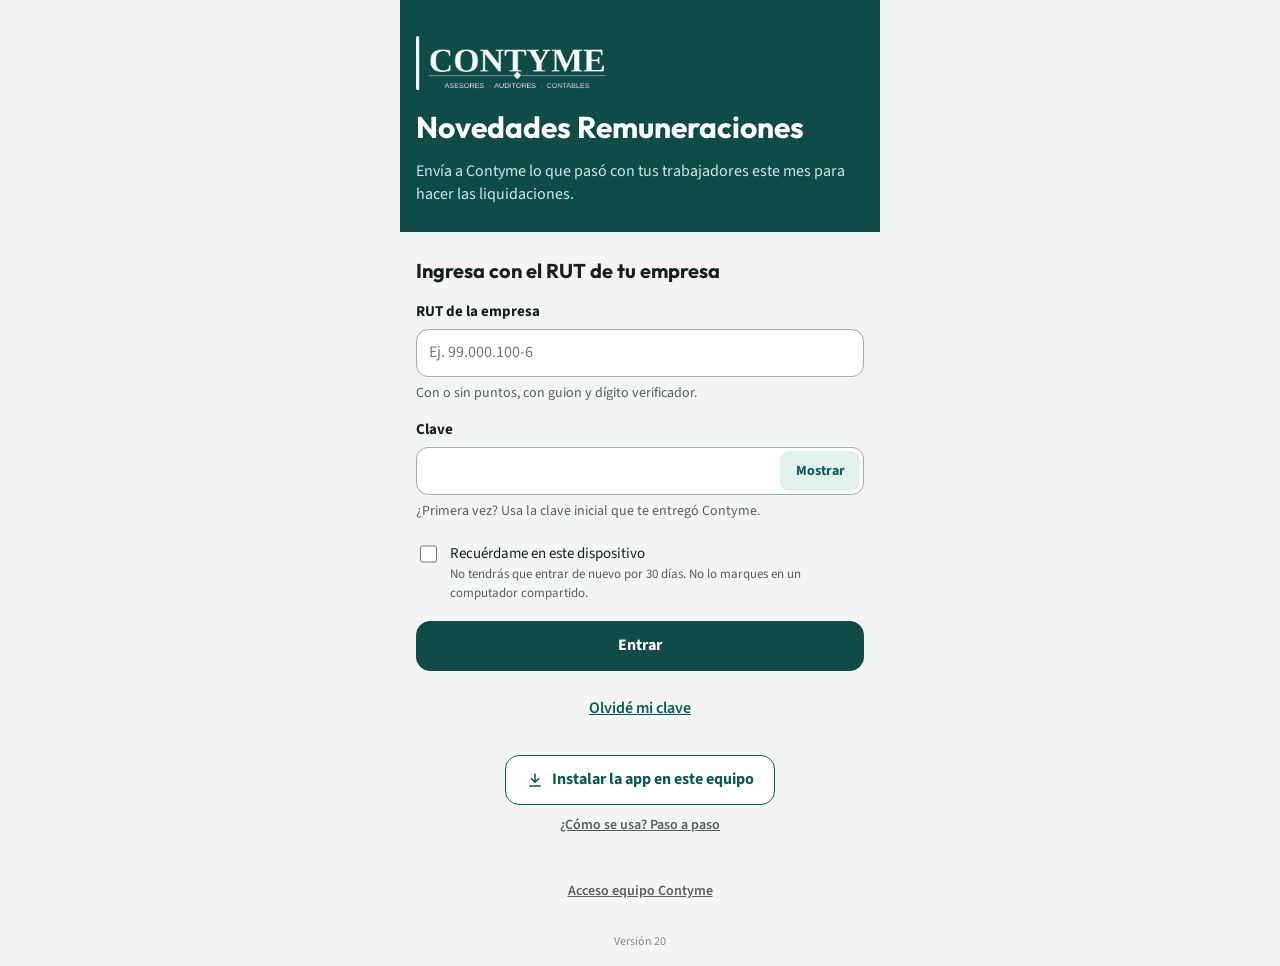
==== commit 340a23e5: "Responder dentro del historial: el cliente responde una nota de Contyme y Contyme responde un mensaj" ====
--- a/index.html
+++ b/index.html
@@ -92,6 +92,7 @@
 .estado { background: rgba(255,255,255,.12); border-radius: 12px; padding: 10px 12px; display: flex; justify-content: space-between; align-items: center; gap: 10px; font-size: 15px; }
 .plazo-urgente { background: #FFE7B3; color: #4A3200 !important; border-radius: 8px; padding: 6px 10px; font-weight: 700; }
 .hist { margin-top: 24px; }
+.resp { margin-top: 4px; padding: 12px 14px; border: 1px solid var(--line); border-radius: 12px; background: var(--card); }
 .hist-lista { list-style: none; padding: 0; margin: 10px 0 0; border-left: 2px solid var(--line); margin-left: 7px; }
 .hist-item { position: relative; display: flex; gap: 12px; padding: 0 0 16px 16px; }
 .hist-punto { position: absolute; left: -8px; top: 5px; width: 14px; height: 14px; border-radius: 50%; background: var(--card); border: 3px solid var(--line-fuerte); }
@@ -276,7 +277,7 @@
 <script>
 (() => {
 'use strict';
-const VERSION_APP = 19; // subir junto con VERSION de sw.js en cada mejora
+const VERSION_APP = 20; // subir junto con VERSION de sw.js en cada mejora
 /* =============================================================================
    NOVEDADES CONTYME · DEMO
    Todo este archivo es PÚBLICO (va a GitHub). Por eso:
@@ -992,6 +993,10 @@
   ingresada: ['Contyme ingresó tus novedades', 'Marcada ingresada'], listas: ['Tus liquidaciones están listas', 'Liquidaciones listas'],
   reabierto: ['Contyme te pidió revisar algo', 'Pidió corrección'], 'por-revisar': ['Contyme volvió a revisar tu envío', 'Volvió a «Por revisar»']
 };
+function tituloEvento(x, quien) {
+  if (x.evento === 'respuesta') return x.de === quien ? 'Respondiste' : x.de === 'contyme' ? 'Contyme te respondió' : 'La empresa respondió';
+  return (EVENTOS[x.evento] || [x.evento, x.evento])[quien === 'cliente' ? 0 : 1];
+}
 function noLeidos(rut) {
   let visto = ''; try { visto = localStorage.getItem('novedades-leido-' + rut) || ''; } catch (e) {}
   return ((s.historial || {})[rut] || []).filter(x => x.de === 'contyme' && String(x.t) > visto).length;
@@ -1003,7 +1008,7 @@
 function avisoMensajes(rut) {
   const n = noLeidos(rut); if (!n) return '';
   const u = ((s.historial || {})[rut] || []).filter(x => x.de === 'contyme').slice(-1)[0];
-  return '<div class="nota nota-info" role="status"><strong>' + esc((EVENTOS[u.evento] || ['Contyme actualizó tu envío'])[0]) + '</strong>' +
+  return '<div class="nota nota-info" role="status"><strong>' + esc(tituloEvento(u, 'cliente')) + '</strong>' +
     (u.texto ? '<span>«' + esc(u.texto) + '»</span>' : '') + '<a href="#historial">Ver el historial ↓</a></div>';
 }
 function historialHtml(rut, quien) {
@@ -1012,9 +1017,17 @@
   if (quien === 'cliente') setTimeout(() => marcarLeidos(rut), 0);
   return '<div class="hist" id="historial"><h2 style="font-size:19px">' + (quien === 'cliente' ? 'Historial de tu envío' : 'Historial del envío') + '</h2><ol class="hist-lista">' +
     h.map(x => '<li class="hist-item ' + (x.de === 'contyme' ? 'de-contyme' : 'de-cliente') + '"><span class="hist-punto" aria-hidden="true"></span><div>' +
-      '<strong>' + esc((EVENTOS[x.evento] || [x.evento, x.evento])[k]) + '</strong>' + (x.resumen ? ' <span class="sub">· ' + esc(x.resumen) + '</span>' : '') +
+      '<strong>' + esc(tituloEvento(x, quien)) + '</strong>' + (x.resumen ? ' <span class="sub">· ' + esc(x.resumen) + '</span>' : '') +
       '<span class="sub hist-fecha">' + esc(fmtHora(x.t)) + (quien === 'contyme' && x.autor ? ' · ' + esc(String(x.autor).split('@')[0]) : '') + '</span>' +
-      (x.texto ? '<div class="hist-texto">«' + esc(x.texto) + '»</div>' : '') + '</div></li>').join('') + '</ol></div>';
+      (x.texto ? '<div class="hist-texto">«' + esc(x.texto) + '»</div>' : '') + '</div></li>').join('') + '</ol>' + cajaRespuesta(h, quien) + '</div>';
+}
+/* Se puede responder solo cuando el último mensaje es del otro lado (no es un chat libre). */
+function cajaRespuesta(h, quien) {
+  const u = h.filter(x => x.texto).slice(-1)[0]; if (!u || u.de === quien) return '';
+  const id = quien === 'cliente' ? 'resp-cli' : 'resp-adm';
+  return '<form id="f-' + id + '" novalidate class="resp"><div class="campo"><label for="' + id + '">' + (quien === 'cliente' ? 'Responder a Contyme' : 'Responder a la empresa') + '</label>' +
+    '<textarea id="' + id + '" rows="2" maxlength="1000"' + aria(id) + '>' + esc(val(id)) + '</textarea>' + pieCampo(id) + '</div>' +
+    '<button type="submit" class="btn btn-sec"' + (ui.cargando ? ' disabled' : '') + '>' + (ui.cargando ? 'Enviando…' : 'Enviar respuesta') + '</button></form>';
 }
 function listaTrabajadores(d) {
   const lista = (d.trabajadores || []).slice().sort((a, b) => a.localeCompare(b, 'es'));
@@ -1672,6 +1685,22 @@
     ir('mes');
     toast(repetida ? 'Guardada. Ojo: ' + trabajador + ' ya tenía otra novedad de ese tipo; revisa que no esté repetida.' : editado ? 'Cambios guardados' : 'Novedad guardada. Falta enviar a Contyme.');
   },
+  'f-resp-cli': async () => {
+    if (ui.cargando) return;
+    const txt = String(val('resp-cli')).trim(); if (txt.length < 2) return falla('resp-cli', 'Escribe tu respuesta.');
+    ui.cargando = true; pintar();
+    const r = await api('cli-responder', { texto: txt }); ui.cargando = false;
+    if (!r.ok) return falla(r.campo || null, r.error);
+    s.historial[sesion.rut] = r.historial; ui.form['resp-cli'] = ''; guardar(); ui.foco = 'historial'; pintar(); toast('Respuesta enviada a Contyme');
+  },
+  'f-resp-adm': async () => {
+    if (ui.cargando || !ui.sel) return;
+    const txt = String(val('resp-adm')).trim(); if (txt.length < 2) return falla('resp-adm', 'Escribe la respuesta.');
+    ui.cargando = true; pintar();
+    const r = await api('adm-responder', { rut: ui.sel, texto: txt }); ui.cargando = false;
+    if (!r.ok) return falla(r.campo || null, r.error);
+    s.historial[ui.sel] = r.historial; ui.form['resp-adm'] = ''; guardar(); ui.foco = 'det-titulo'; pintar(); toast('Respuesta enviada: la ve en la app y le llega por correo');
+  },
   'f-trab': () => {
     const texto = val('masiva-trab');
     if (!texto.trim()) return falla('masiva-trab', 'Pega al menos una línea: RUT empresa; nombre; RUT trabajador.');
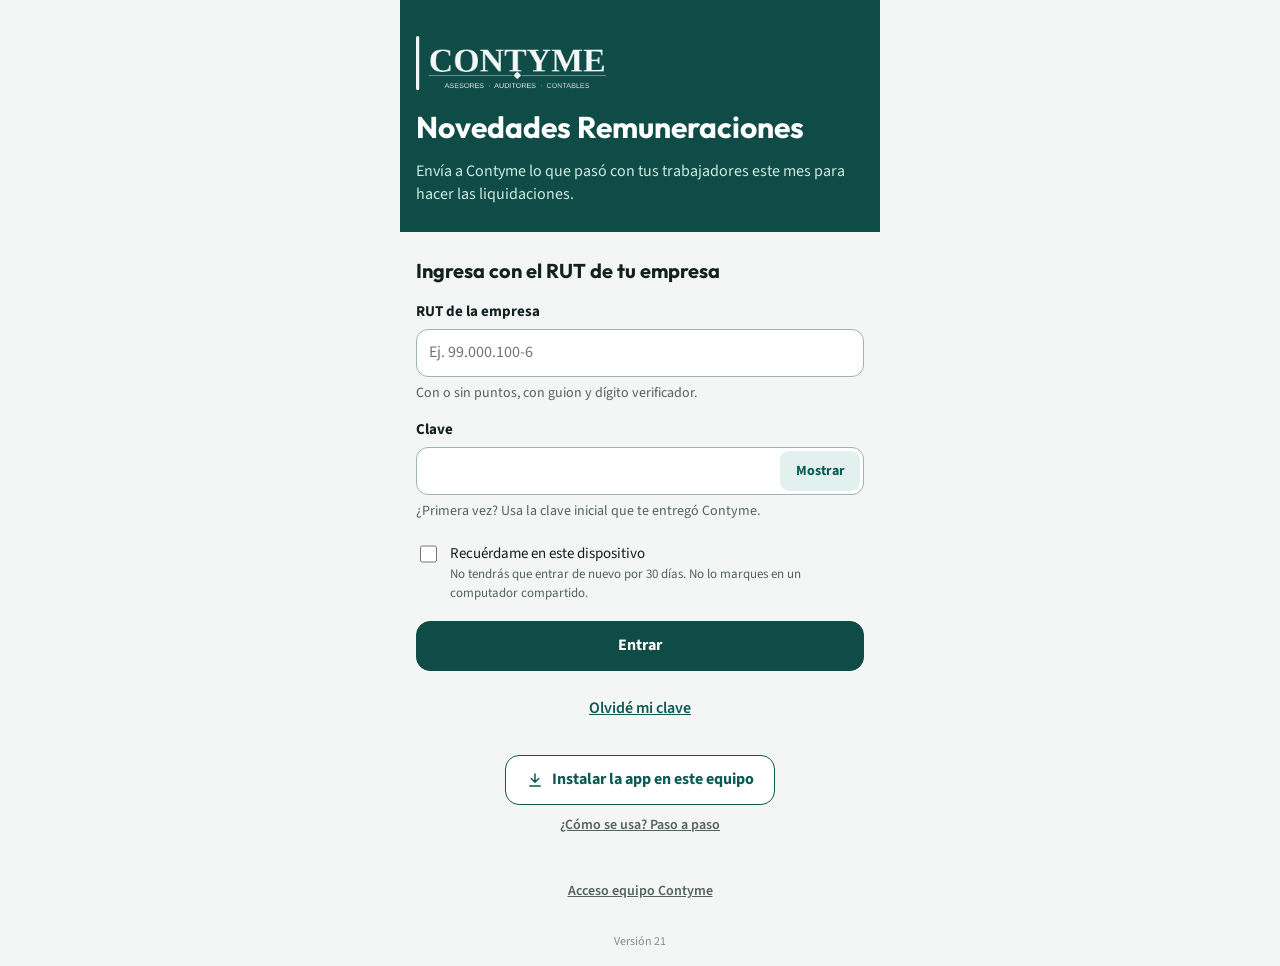
==== commit f998eab0: "Servidor de producción con backoffice@contyme.cl (planilla en la unidad compartida); arreglo: períod" ====
--- a/index.html
+++ b/index.html
@@ -277,7 +277,7 @@
 <script>
 (() => {
 'use strict';
-const VERSION_APP = 20; // subir junto con VERSION de sw.js en cada mejora
+const VERSION_APP = 21; // subir junto con VERSION de sw.js en cada mejora
 /* =============================================================================
    NOVEDADES CONTYME · DEMO
    Todo este archivo es PÚBLICO (va a GitHub). Por eso:
@@ -291,7 +291,7 @@
 const CONFIG = {
   /* Dirección del servidor (Google Apps Script publicado como app web, ver servidor/INSTALAR.md).
      Vacío = todo queda en este dispositivo (modo local, sirve para probar sin servidor). */
-  servidor: 'https://script.google.com/macros/s/AKfycbyXxmqTPAHopFXfiNsSeh80tVQCAarUUCQB2NmhAuSRZ1huPLNJuyCZJtWzNiUZu9xA_g/exec',
+  servidor: 'https://script.google.com/macros/s/AKfycbzm0YuwWZocpHDPIYF2azQjCoRr52mTX7tUfazOxW9wT6258SjuvL_hzGRS48fxWd8M/exec',
   demo: false,               // true: muestra ayudas de prueba (chips, claves de demo, reinicio)
   periodo: (() => { // mes en curso; el servidor confirma el plazo (propiedad PLAZO_DIA, 25 si no está)
     const d = new Date(), M = ['enero', 'febrero', 'marzo', 'abril', 'mayo', 'junio', 'julio', 'agosto', 'septiembre', 'octubre', 'noviembre', 'diciembre'];
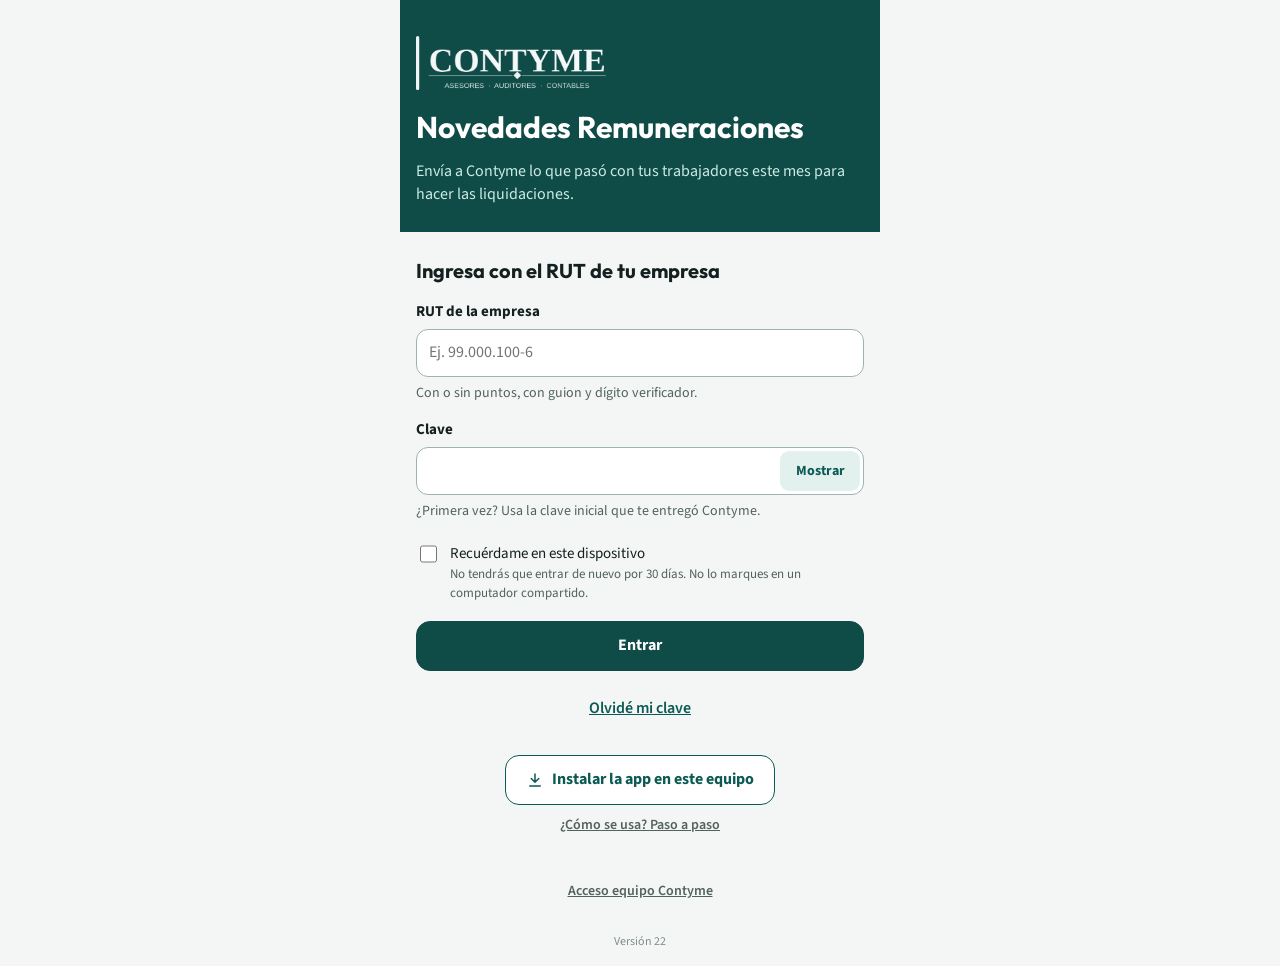
==== commit 519d03c0: "Respaldo: la implementación de backoffice se archivó por error; la app vuelve temporalmente al servi" ====
--- a/index.html
+++ b/index.html
@@ -277,7 +277,7 @@
 <script>
 (() => {
 'use strict';
-const VERSION_APP = 21; // subir junto con VERSION de sw.js en cada mejora
+const VERSION_APP = 22; // subir junto con VERSION de sw.js en cada mejora
 /* =============================================================================
    NOVEDADES CONTYME · DEMO
    Todo este archivo es PÚBLICO (va a GitHub). Por eso:
@@ -291,7 +291,7 @@
 const CONFIG = {
   /* Dirección del servidor (Google Apps Script publicado como app web, ver servidor/INSTALAR.md).
      Vacío = todo queda en este dispositivo (modo local, sirve para probar sin servidor). */
-  servidor: 'https://script.google.com/macros/s/AKfycbzm0YuwWZocpHDPIYF2azQjCoRr52mTX7tUfazOxW9wT6258SjuvL_hzGRS48fxWd8M/exec',
+  servidor: 'https://script.google.com/macros/s/AKfycbyXxmqTPAHopFXfiNsSeh80tVQCAarUUCQB2NmhAuSRZ1huPLNJuyCZJtWzNiUZu9xA_g/exec',
   demo: false,               // true: muestra ayudas de prueba (chips, claves de demo, reinicio)
   periodo: (() => { // mes en curso; el servidor confirma el plazo (propiedad PLAZO_DIA, 25 si no está)
     const d = new Date(), M = ['enero', 'febrero', 'marzo', 'abril', 'mayo', 'junio', 'julio', 'agosto', 'septiembre', 'octubre', 'noviembre', 'diciembre'];
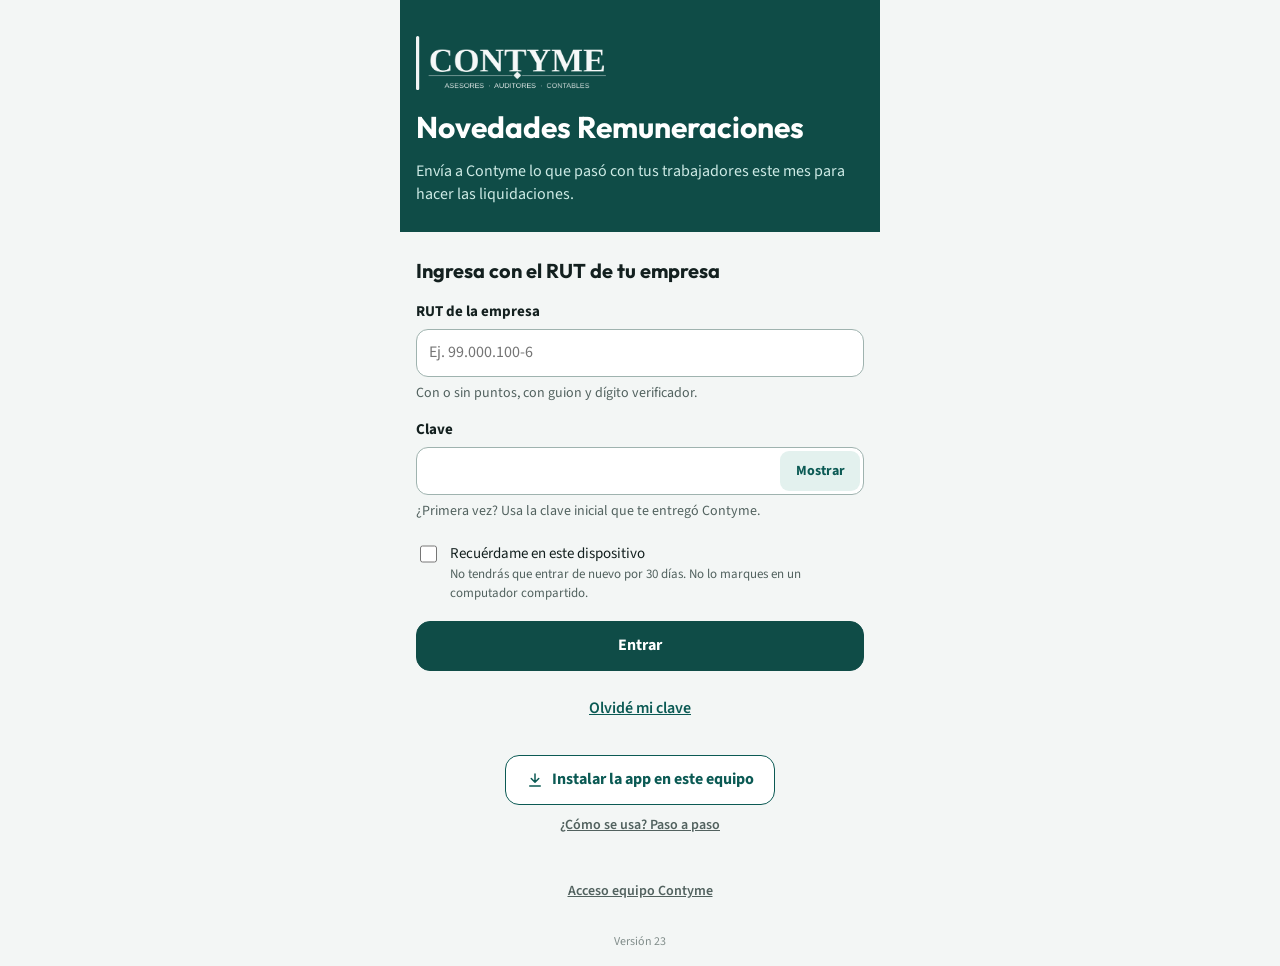
==== commit 8208d3af: "Servidor de producción con backoffice@ (implementación AKfycbwML8 con el código actual) Co-Authored-" ====
--- a/index.html
+++ b/index.html
@@ -277,7 +277,7 @@
 <script>
 (() => {
 'use strict';
-const VERSION_APP = 22; // subir junto con VERSION de sw.js en cada mejora
+const VERSION_APP = 23; // subir junto con VERSION de sw.js en cada mejora
 /* =============================================================================
    NOVEDADES CONTYME · DEMO
    Todo este archivo es PÚBLICO (va a GitHub). Por eso:
@@ -291,7 +291,7 @@
 const CONFIG = {
   /* Dirección del servidor (Google Apps Script publicado como app web, ver servidor/INSTALAR.md).
      Vacío = todo queda en este dispositivo (modo local, sirve para probar sin servidor). */
-  servidor: 'https://script.google.com/macros/s/AKfycbyXxmqTPAHopFXfiNsSeh80tVQCAarUUCQB2NmhAuSRZ1huPLNJuyCZJtWzNiUZu9xA_g/exec',
+  servidor: 'https://script.google.com/macros/s/AKfycbwML8ppDva9IyD9T2FyQf1onmG7jORiq0AOs0WX7ZQkgOgBJFTZBcQGsFeER17PKQw9/exec',
   demo: false,               // true: muestra ayudas de prueba (chips, claves de demo, reinicio)
   periodo: (() => { // mes en curso; el servidor confirma el plazo (propiedad PLAZO_DIA, 25 si no está)
     const d = new Date(), M = ['enero', 'febrero', 'marzo', 'abril', 'mayo', 'junio', 'julio', 'agosto', 'septiembre', 'octubre', 'noviembre', 'diciembre'];
